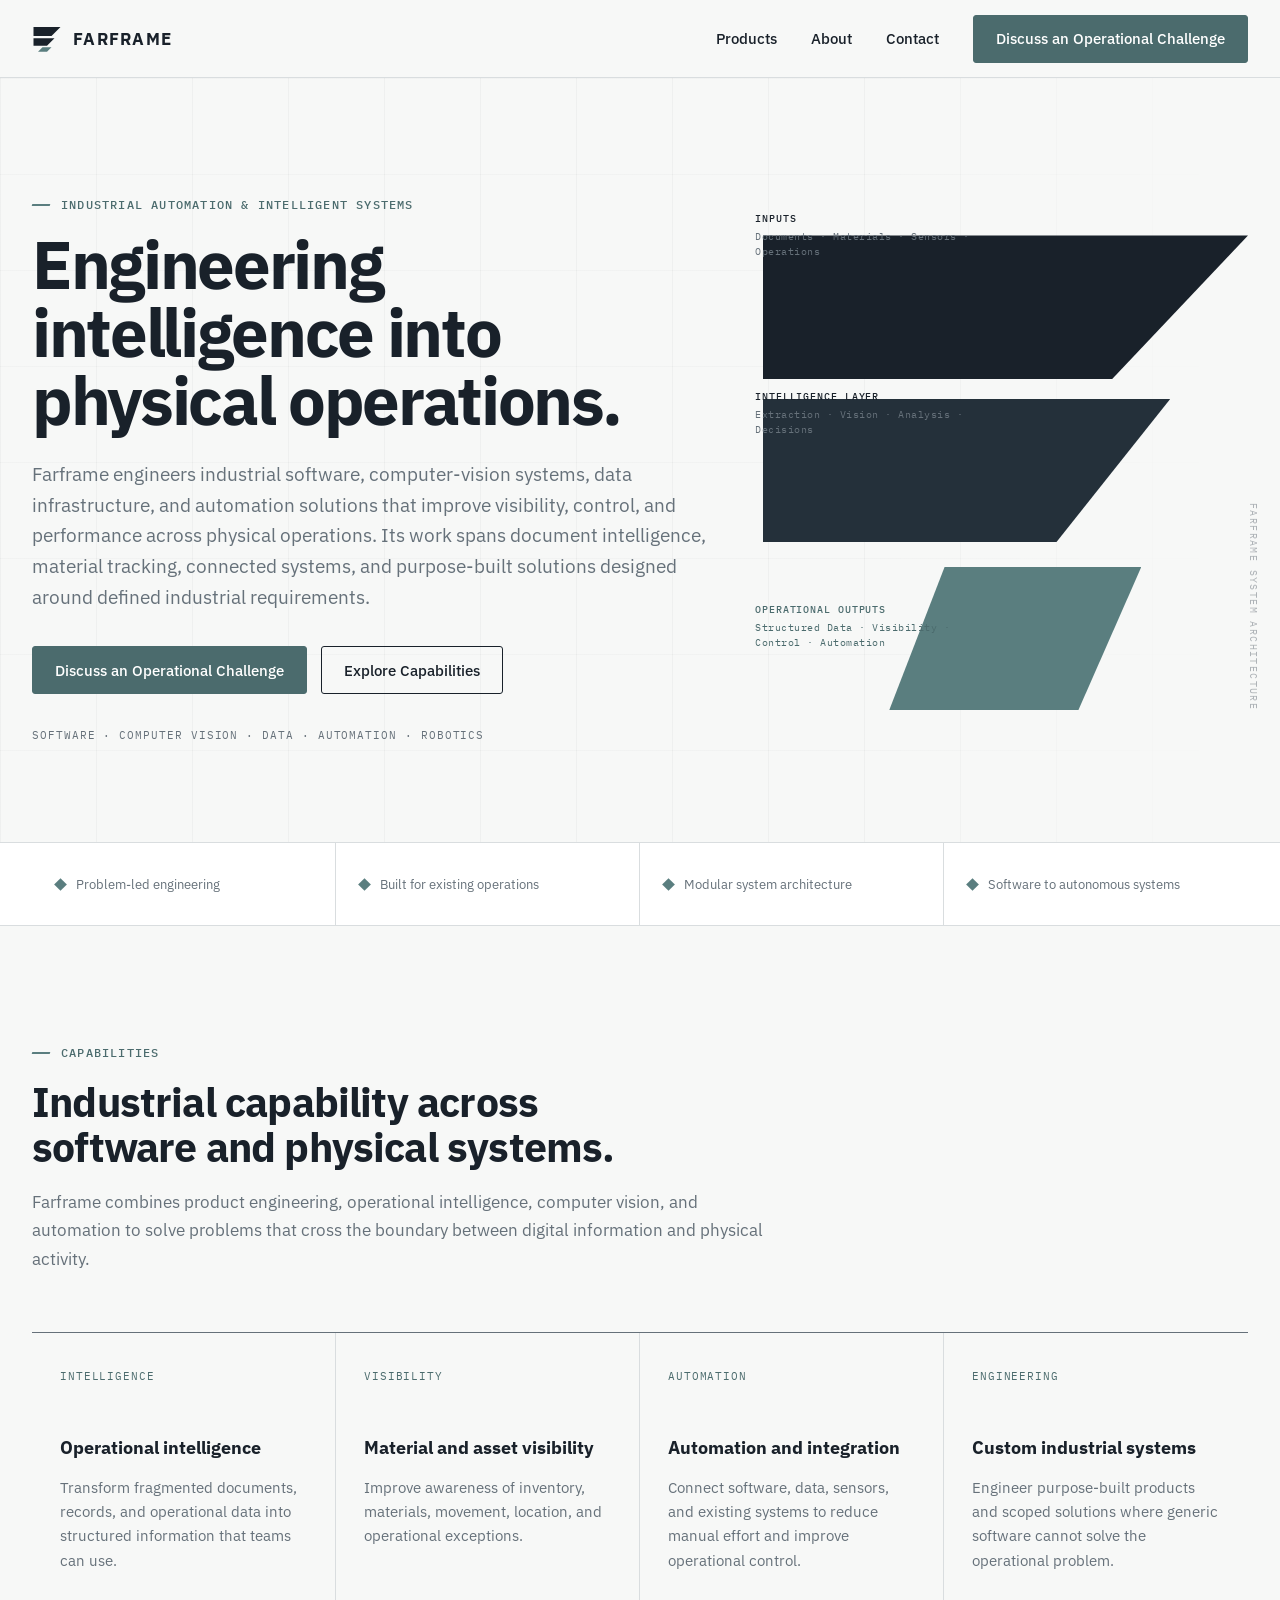
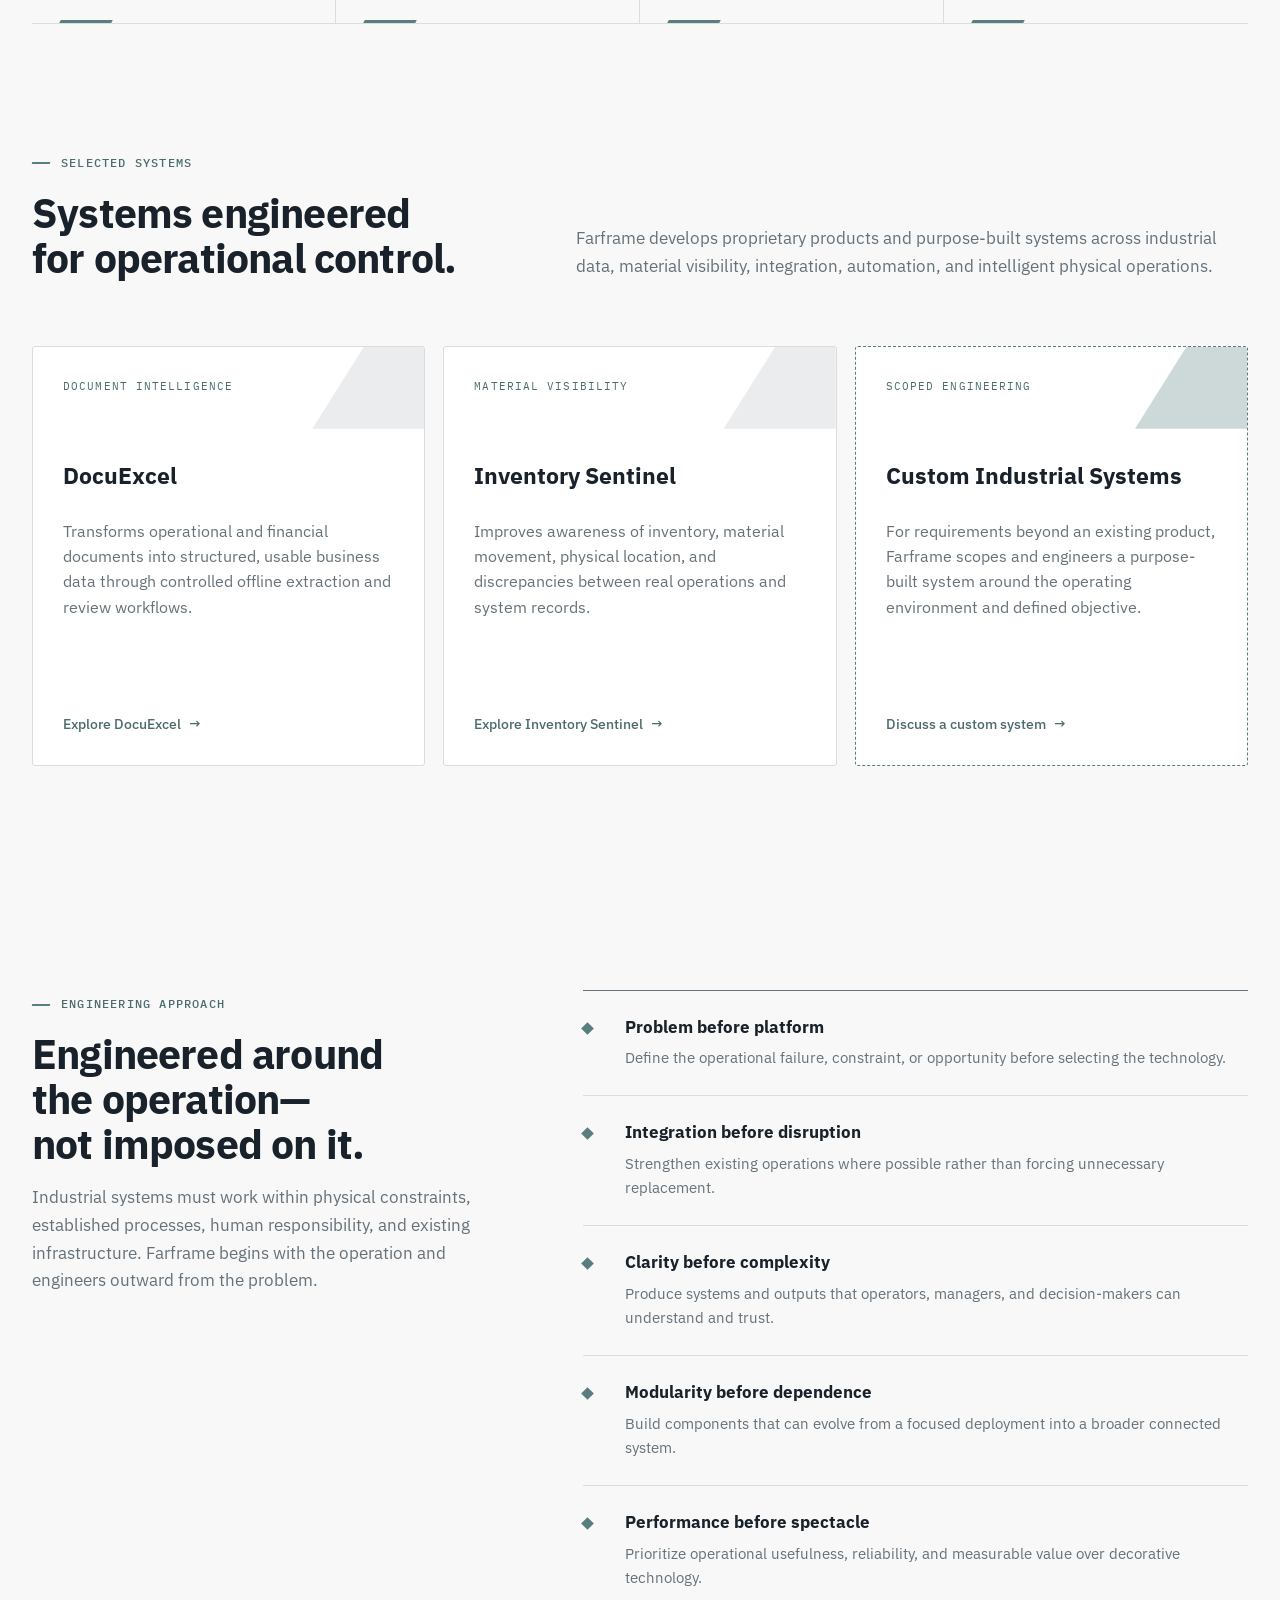
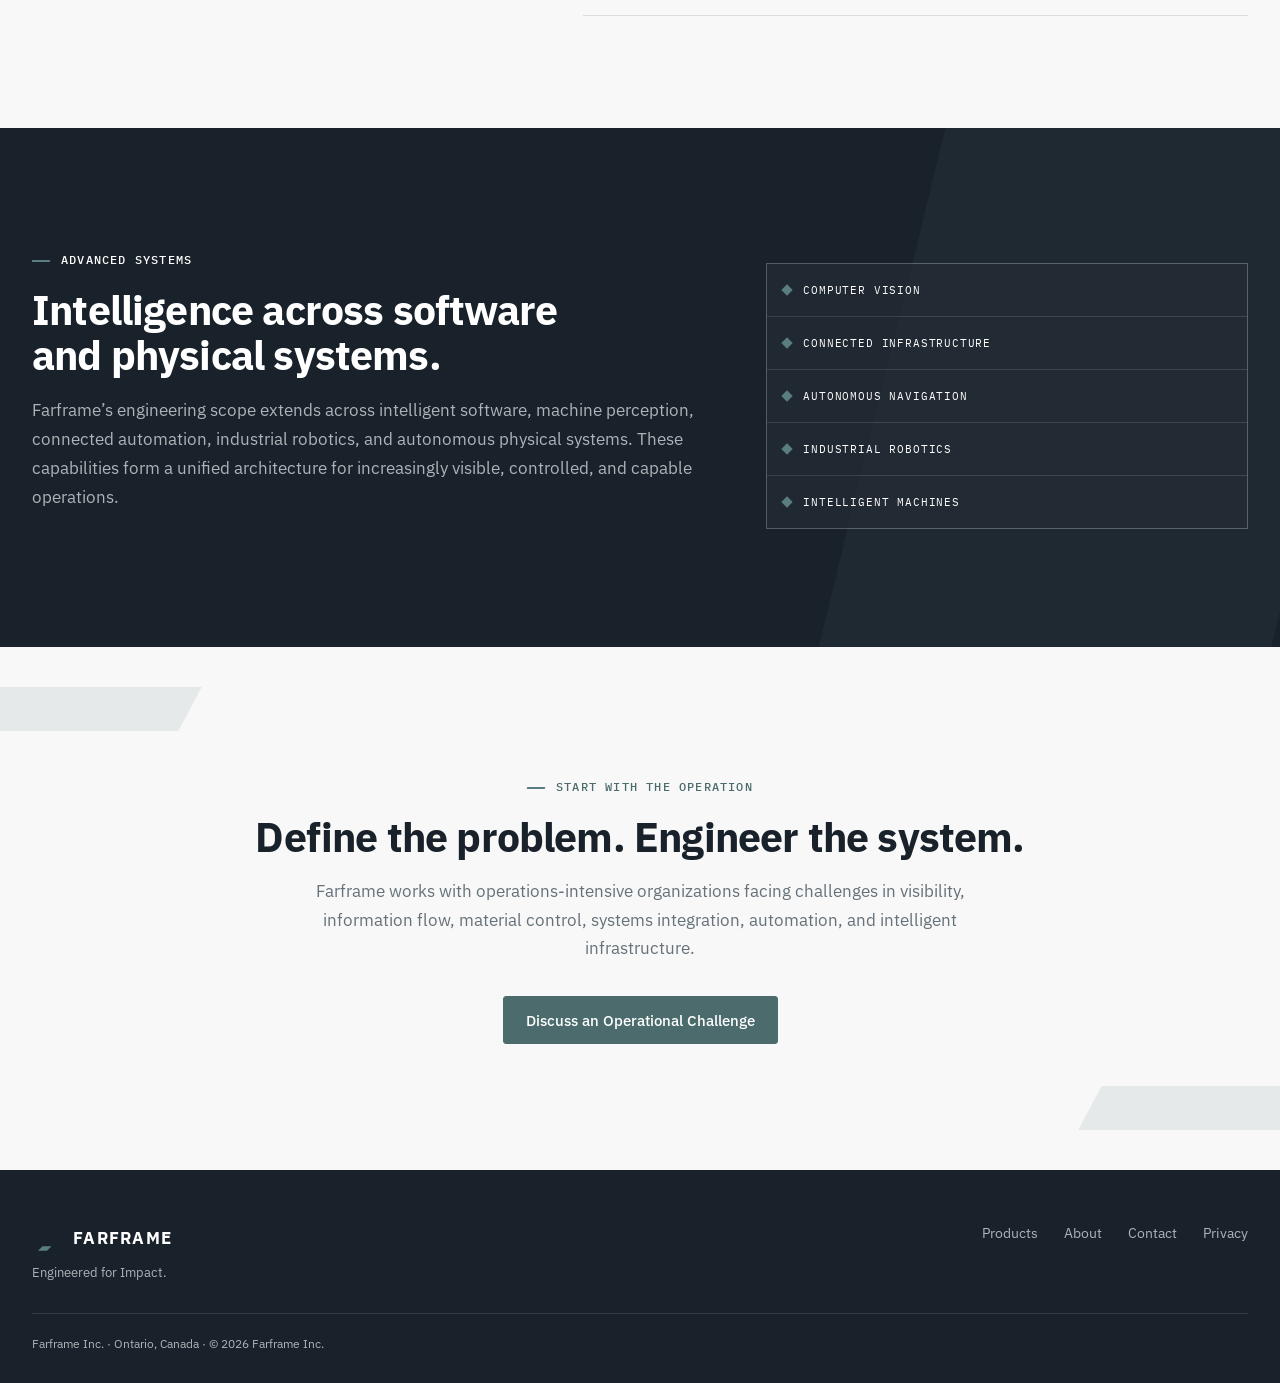
==== index.html @ b7cbfbea "Add files via upload" ====
<!DOCTYPE html>
<html lang="en">
<head>
  <meta charset="UTF-8">
  <meta name="viewport" content="width=device-width, initial-scale=1.0">
  <title>Farframe | Industrial Automation & Intelligent Systems</title>
  <meta name="description" content="Farframe engineers industrial software, computer-vision systems, data infrastructure, automation, and purpose-built intelligent systems for physical operations.">
  <meta name="theme-color" content="#19212A">
  <link rel="canonical" href="https://farframe.ca/">
  <link rel="icon" href="/assets/brand/farframe-favicon.svg" type="image/svg+xml">
  <link rel="preconnect" href="https://fonts.googleapis.com">
  <link rel="preconnect" href="https://fonts.gstatic.com" crossorigin>
  <link href="https://fonts.googleapis.com/css2?family=IBM+Plex+Sans:wght@400;500;600;700&family=IBM+Plex+Mono:wght@500&display=swap" rel="stylesheet">
  <link rel="stylesheet" href="/assets/css/styles.css">
</head>
<body>
<a class="skip-link" href="#main">Skip to main content</a>
<header class="site-header">
  <div class="wrap header-inner">
    <a class="brand" href="/" aria-label="Farframe home">
      <img class="brand-mark" src="/assets/brand/farframe-symbol.svg" width="30" height="28" alt="">
      <span class="brand-word">FARFRAME</span>
    </a>

    <nav class="desktop-nav" aria-label="Primary navigation">
      <a href="/products/">Products</a>
      <a href="/about/">About</a>
      <a href="/contact/">Contact</a>
      <a class="btn btn--primary" href="/contact/">Discuss an Operational Challenge</a>
    </nav>

    <button class="menu-toggle" type="button" aria-label="Open navigation"
      aria-controls="mobile-navigation" aria-expanded="false"><span></span></button>
  </div>
</header>

<nav class="mobile-nav" id="mobile-navigation" aria-label="Mobile navigation"
  data-open="false" aria-hidden="true">
  <a href="/products/">Products</a>
  <a href="/about/">About</a>
  <a href="/contact/">Contact</a>
  <a class="btn btn--primary" href="/contact/">Discuss an Operational Challenge</a>
</nav>
<main id="main">
  <section class="hero">
    <div class="wrap hero-inner">
      <div class="hero-copy">
        <div class="eyebrow mono">INDUSTRIAL AUTOMATION &amp; INTELLIGENT SYSTEMS</div>
        <h1>Engineering intelligence into physical operations.</h1>
        <p>Farframe engineers industrial software, computer-vision systems, data infrastructure, and automation solutions that improve visibility, control, and performance across physical operations. Its work spans document intelligence, material tracking, connected systems, and purpose-built solutions designed around defined industrial requirements.</p>
        <div class="cta-row">
          <a class="btn btn--primary" href="/contact/">Discuss an Operational Challenge</a>
          <a class="btn btn--secondary" href="#capabilities">Explore Capabilities</a>
        </div>
        <div class="capability-line mono">SOFTWARE · COMPUTER VISION · DATA · AUTOMATION · ROBOTICS</div>
      </div>

      <div class="hero-system" aria-hidden="true">
        <div class="system-frame">
          <div class="plane plane--one"></div>
          <div class="plane plane--two"></div>
          <div class="plane plane--three"></div>
          <div class="system-label system-label--input mono"><strong>INPUTS</strong>Documents · Materials · Sensors · Operations</div>
          <div class="system-label system-label--intelligence mono"><strong>INTELLIGENCE LAYER</strong>Extraction · Vision · Analysis · Decisions</div>
          <div class="system-label system-label--output mono"><strong>OPERATIONAL OUTPUTS</strong>Structured Data · Visibility · Control · Automation</div>
          <div class="system-index mono">FARFRAME SYSTEM ARCHITECTURE</div>
        </div>
      </div>
    </div>
  </section>

  <section class="authority-strip" aria-label="Farframe operating principles">
    <div class="wrap authority-grid">
      <div class="authority-item"><span class="authority-node"></span>Problem-led engineering</div>
      <div class="authority-item"><span class="authority-node"></span>Built for existing operations</div>
      <div class="authority-item"><span class="authority-node"></span>Modular system architecture</div>
      <div class="authority-item"><span class="authority-node"></span>Software to autonomous systems</div>
    </div>
  </section>

  <section class="block anchor-section" id="capabilities">
    <div class="wrap">
      <div class="section-head">
        <div class="eyebrow mono">CAPABILITIES</div>
        <h2>Industrial capability across software and physical systems.</h2>
        <p>Farframe combines product engineering, operational intelligence, computer vision, and automation to solve problems that cross the boundary between digital information and physical activity.</p>
      </div>

      <div class="cap-grid">
        <article class="cap-card">
          <span class="cap-number mono">INTELLIGENCE</span>
          <h3>Operational intelligence</h3>
          <p>Transform fragmented documents, records, and operational data into structured information that teams can use.</p>
        </article>
        <article class="cap-card">
          <span class="cap-number mono">VISIBILITY</span>
          <h3>Material and asset visibility</h3>
          <p>Improve awareness of inventory, materials, movement, location, and operational exceptions.</p>
        </article>
        <article class="cap-card">
          <span class="cap-number mono">AUTOMATION</span>
          <h3>Automation and integration</h3>
          <p>Connect software, data, sensors, and existing systems to reduce manual effort and improve operational control.</p>
        </article>
        <article class="cap-card">
          <span class="cap-number mono">ENGINEERING</span>
          <h3>Custom industrial systems</h3>
          <p>Engineer purpose-built products and scoped solutions where generic software cannot solve the operational problem.</p>
        </article>
      </div>
    </div>
  </section>

  <section class="block block--compact-top anchor-section" id="systems">
    <div class="wrap">
      <div class="systems-intro">
        <div>
          <div class="eyebrow mono">SELECTED SYSTEMS</div>
          <h2>Systems engineered for operational control.</h2>
        </div>
        <p>Farframe develops proprietary products and purpose-built systems across industrial data, material visibility, integration, automation, and intelligent physical operations.</p>
      </div>

      <div class="systems-grid">
        <article class="system-card">
          <div class="system-category mono">DOCUMENT INTELLIGENCE</div>
          <h3>DocuExcel</h3>
          <p>Transforms operational and financial documents into structured, usable business data through controlled offline extraction and review workflows.</p>
          <a class="system-link" href="/products/#docuexcel">Explore DocuExcel</a>
        </article>

        <article class="system-card">
          <div class="system-category mono">MATERIAL VISIBILITY</div>
          <h3>Inventory Sentinel</h3>
          <p>Improves awareness of inventory, material movement, physical location, and discrepancies between real operations and system records.</p>
          <a class="system-link" href="/products/#inventory-sentinel">Explore Inventory Sentinel</a>
        </article>

        <article class="system-card system-card--custom">
          <div class="system-category mono">SCOPED ENGINEERING</div>
          <h3>Custom Industrial Systems</h3>
          <p>For requirements beyond an existing product, Farframe scopes and engineers a purpose-built system around the operating environment and defined objective.</p>
          <a class="system-link" href="/contact/?objective=automation">Discuss a custom system</a>
        </article>
      </div>
    </div>
  </section>

  <section class="block anchor-section" id="approach">
    <div class="wrap approach-layout">
      <div class="approach-copy">
        <div class="eyebrow mono">ENGINEERING APPROACH</div>
        <h2>Engineered around the operation—not imposed on it.</h2>
        <p>Industrial systems must work within physical constraints, established processes, human responsibility, and existing infrastructure. Farframe begins with the operation and engineers outward from the problem.</p>
      </div>

      <div class="principles">
        <article class="principle">
          <span class="principle-mark" aria-hidden="true"></span>
          <div><h3>Problem before platform</h3><p>Define the operational failure, constraint, or opportunity before selecting the technology.</p></div>
        </article>
        <article class="principle">
          <span class="principle-mark" aria-hidden="true"></span>
          <div><h3>Integration before disruption</h3><p>Strengthen existing operations where possible rather than forcing unnecessary replacement.</p></div>
        </article>
        <article class="principle">
          <span class="principle-mark" aria-hidden="true"></span>
          <div><h3>Clarity before complexity</h3><p>Produce systems and outputs that operators, managers, and decision-makers can understand and trust.</p></div>
        </article>
        <article class="principle">
          <span class="principle-mark" aria-hidden="true"></span>
          <div><h3>Modularity before dependence</h3><p>Build components that can evolve from a focused deployment into a broader connected system.</p></div>
        </article>
        <article class="principle">
          <span class="principle-mark" aria-hidden="true"></span>
          <div><h3>Performance before spectacle</h3><p>Prioritize operational usefulness, reliability, and measurable value over decorative technology.</p></div>
        </article>
      </div>
    </div>
  </section>

  <section class="advanced">
    <div class="wrap advanced-inner">
      <div>
        <div class="eyebrow mono">ADVANCED SYSTEMS</div>
        <h2>Intelligence across software and physical systems.</h2>
        <p>Farframe’s engineering scope extends across intelligent software, machine perception, connected automation, industrial robotics, and autonomous physical systems. These capabilities form a unified architecture for increasingly visible, controlled, and capable operations.</p>
      </div>
      <div class="advanced-fields" aria-label="Advanced systems fields">
        <div class="advanced-field mono">COMPUTER VISION</div>
        <div class="advanced-field mono">CONNECTED INFRASTRUCTURE</div>
        <div class="advanced-field mono">AUTONOMOUS NAVIGATION</div>
        <div class="advanced-field mono">INDUSTRIAL ROBOTICS</div>
        <div class="advanced-field mono">INTELLIGENT MACHINES</div>
      </div>
    </div>
  </section>

  <section class="final-cta">
    <div class="wrap final-cta-inner">
      <div class="eyebrow mono">START WITH THE OPERATION</div>
      <h2>Define the problem. Engineer the system.</h2>
      <p>Farframe works with operations-intensive organizations facing challenges in visibility, information flow, material control, systems integration, automation, and intelligent infrastructure.</p>
      <a class="btn btn--primary" href="/contact/">Discuss an Operational Challenge</a>
    </div>
  </section>
</main>
<footer class="site-footer">
  <div class="wrap">
    <div class="footer-main">
      <div>
        <div class="footer-brand">
          <img class="brand-mark" src="/assets/brand/farframe-symbol.svg" width="30" height="28" alt="">
          <div class="brand-word">FARFRAME</div>
        </div>
        <div class="footer-tagline">Engineered for Impact.</div>
      </div>
      <nav class="footer-links" aria-label="Footer navigation">
        <a href="/products/">Products</a>
        <a href="/about/">About</a>
        <a href="/contact/">Contact</a>
        <a href="/privacy/">Privacy</a>
      </nav>
    </div>
    <div class="footer-legal">Farframe Inc. · Ontario, Canada · © 2026 Farframe Inc.</div>
  </div>
</footer>
<script src="/assets/js/site.js" defer></script>
</body>
</html>
---- assets/css/styles.css ----
:root {
  --ff-navy: #19212a;
  --ff-navy-2: #24303a;
  --ff-teal-structural: #5a7e7f;
  --ff-teal-interface: #4b6b6d;
  --ff-grey-steel: #66717a;
  --ff-grey-frame: #aeb3b7;
  --ff-grey-foundation: #d9dddf;
  --ff-off-white: #f7f8f7;
  --ff-white: #ffffff;
  --ff-error: #8b2d2d;

  --radius: 3px;
  --header-height: 78px;
  --wrap: 1240px;
  --shadow-small: 0 10px 30px rgba(25, 33, 42, 0.06);
}

*,
*::before,
*::after {
  box-sizing: border-box;
}

html {
  scroll-behavior: smooth;
  scroll-padding-top: calc(var(--header-height) + 20px);
}

body {
  margin: 0;
  background: var(--ff-off-white);
  color: var(--ff-navy);
  font-family: "IBM Plex Sans", Arial, sans-serif;
  -webkit-font-smoothing: antialiased;
  text-rendering: optimizeLegibility;
}

body.menu-open {
  overflow: hidden;
}

img,
svg {
  display: block;
  max-width: 100%;
}

a {
  color: inherit;
}

button,
input,
select,
textarea {
  font: inherit;
}

button {
  color: inherit;
}

.wrap {
  width: min(var(--wrap), calc(100% - 64px));
  margin-inline: auto;
}

.narrow {
  max-width: 760px;
}

.mono {
  font-family: "IBM Plex Mono", ui-monospace, SFMono-Regular, Menlo, monospace;
}

.anchor-section {
  scroll-margin-top: calc(var(--header-height) + 20px);
}

.skip-link {
  position: fixed;
  top: -100px;
  left: 16px;
  z-index: 500;
  padding: 12px 18px;
  border-radius: var(--radius);
  background: var(--ff-navy);
  color: var(--ff-white);
  text-decoration: none;
}

.skip-link:focus {
  top: 14px;
}

a:focus-visible,
button:focus-visible,
input:focus-visible,
select:focus-visible,
textarea:focus-visible {
  outline: 3px solid var(--ff-navy);
  outline-offset: 3px;
}

.sr-only {
  position: absolute;
  width: 1px;
  height: 1px;
  padding: 0;
  margin: -1px;
  overflow: hidden;
  white-space: nowrap;
  border: 0;
  clip: rect(0, 0, 0, 0);
}

/* Header */
.site-header {
  position: sticky;
  top: 0;
  z-index: 100;
  height: var(--header-height);
  display: flex;
  align-items: center;
  border-bottom: 1px solid var(--ff-grey-foundation);
  background: rgba(247, 248, 247, 0.96);
  backdrop-filter: blur(10px);
}

.header-inner {
  display: flex;
  align-items: center;
  justify-content: space-between;
  gap: 28px;
}

.brand {
  display: inline-flex;
  align-items: center;
  gap: 11px;
  min-width: max-content;
  color: var(--ff-navy);
  text-decoration: none;
}

.brand-mark {
  width: 30px;
  height: 28px;
  flex: 0 0 auto;
}

.brand-word {
  font-size: 17px;
  font-weight: 700;
  letter-spacing: 0.075em;
}

.desktop-nav {
  display: flex;
  align-items: center;
  gap: 34px;
  margin-left: auto;
}

.desktop-nav > a:not(.btn) {
  position: relative;
  color: var(--ff-navy);
  font-size: 15px;
  font-weight: 500;
  text-decoration: none;
}

.desktop-nav > a:not(.btn)::after {
  content: "";
  position: absolute;
  right: 0;
  bottom: -8px;
  left: 0;
  height: 2px;
  background: var(--ff-teal-interface);
  transform: scaleX(0);
  transform-origin: left;
  transition: transform 180ms ease;
}

.desktop-nav > a:not(.btn):hover::after,
.desktop-nav > a[aria-current="page"]::after {
  transform: scaleX(1);
}

.menu-toggle {
  display: none;
  width: 46px;
  height: 46px;
  padding: 0;
  border: 1px solid var(--ff-grey-steel);
  border-radius: var(--radius);
  background: transparent;
  cursor: pointer;
}

.menu-toggle span,
.menu-toggle::before,
.menu-toggle::after {
  content: "";
  display: block;
  width: 20px;
  height: 2px;
  margin: 4px auto;
  background: currentColor;
  transition: transform 180ms ease, opacity 180ms ease;
}

.menu-toggle[aria-expanded="true"] span {
  opacity: 0;
}

.menu-toggle[aria-expanded="true"]::before {
  transform: translateY(6px) rotate(45deg);
}

.menu-toggle[aria-expanded="true"]::after {
  transform: translateY(-6px) rotate(-45deg);
}

.mobile-nav {
  position: fixed;
  inset: var(--header-height) 0 auto 0;
  z-index: 90;
  display: none;
  padding: 18px 20px 24px;
  border-bottom: 1px solid var(--ff-grey-foundation);
  background: var(--ff-off-white);
  box-shadow: var(--shadow-small);
}

.mobile-nav[data-open="true"] {
  display: block;
}

.mobile-nav a {
  display: flex;
  min-height: 50px;
  align-items: center;
  border-bottom: 1px solid var(--ff-grey-foundation);
  font-weight: 500;
  text-decoration: none;
}

.mobile-nav .btn {
  width: 100%;
  margin-top: 18px;
  border-bottom: 0;
}

/* Buttons */
.btn {
  display: inline-flex;
  min-height: 48px;
  align-items: center;
  justify-content: center;
  padding: 0 22px;
  border: 1px solid transparent;
  border-radius: var(--radius);
  font-size: 15px;
  font-weight: 500;
  text-align: center;
  text-decoration: none;
  cursor: pointer;
  transition:
    background-color 180ms ease,
    border-color 180ms ease,
    color 180ms ease,
    transform 180ms ease;
}

.btn--primary {
  border-color: var(--ff-teal-interface);
  background: var(--ff-teal-interface);
  color: var(--ff-white);
}

.btn--primary:hover {
  border-color: #3f5c5e;
  background: #3f5c5e;
}

.btn--primary:active {
  transform: translateY(1px);
}

.btn--primary:focus-visible {
  outline: none;
  box-shadow:
    0 0 0 2px var(--ff-white),
    0 0 0 5px var(--ff-navy);
}

.btn--secondary {
  border-color: var(--ff-navy);
  background: transparent;
  color: var(--ff-navy);
}

.btn--secondary:hover {
  background: var(--ff-navy);
  color: var(--ff-white);
}

.btn--light {
  border-color: var(--ff-white);
  color: var(--ff-white);
}

.btn--light:hover {
  background: var(--ff-white);
  color: var(--ff-navy);
}

/* Typography */
.eyebrow {
  display: inline-flex;
  align-items: center;
  gap: 11px;
  margin-bottom: 18px;
  color: var(--ff-teal-interface);
  font-size: 12px;
  font-weight: 500;
  line-height: 1.4;
  letter-spacing: 0.1em;
}

.eyebrow::before {
  content: "";
  width: 18px;
  height: 2px;
  background: var(--ff-teal-structural);
  transform: skewX(-16deg);
}

h1,
h2,
h3 {
  margin-top: 0;
  text-wrap: balance;
}

h1 {
  margin-bottom: 24px;
  font-size: clamp(2.65rem, 5.2vw, 4.7rem);
  font-weight: 700;
  line-height: 1.02;
  letter-spacing: -0.035em;
}

h2 {
  margin-bottom: 18px;
  font-size: clamp(2rem, 3.2vw, 2.8rem);
  line-height: 1.1;
  letter-spacing: -0.02em;
}

h3 {
  line-height: 1.25;
}

.lead {
  color: var(--ff-grey-steel);
  font-size: clamp(1.05rem, 1.5vw, 1.16rem);
  line-height: 1.68;
}

.page-hero {
  position: relative;
  overflow: hidden;
  padding: 106px 0 94px;
  border-bottom: 1px solid var(--ff-grey-foundation);
}

.page-hero::after {
  content: "";
  position: absolute;
  right: -80px;
  bottom: -70px;
  width: 430px;
  height: 160px;
  background: var(--ff-grey-foundation);
  opacity: 0.6;
  clip-path: polygon(18% 0, 100% 0, 76% 100%, 0 100%);
}

.page-hero .lead {
  max-width: 780px;
}

.page-actions {
  display: flex;
  flex-wrap: wrap;
  gap: 14px;
  margin-top: 34px;
}

/* Home hero */
.hero {
  position: relative;
  min-height: 720px;
  overflow: hidden;
  padding: 112px 0 96px;
}

.hero::before {
  content: "";
  position: absolute;
  inset: 0;
  background-image:
    linear-gradient(to right, rgba(25, 33, 42, 0.035) 1px, transparent 1px),
    linear-gradient(to bottom, rgba(25, 33, 42, 0.025) 1px, transparent 1px);
  background-size: 96px 96px;
  mask-image: linear-gradient(to right, black 0%, black 68%, transparent 96%);
  pointer-events: none;
}

.hero-inner {
  position: relative;
  z-index: 3;
  display: grid;
  grid-template-columns: minmax(0, 7fr) minmax(360px, 5fr);
  gap: 52px;
  align-items: center;
}

.hero-copy p {
  max-width: 680px;
  margin: 0 0 34px;
  color: var(--ff-grey-steel);
  font-size: clamp(1.05rem, 1.5vw, 1.16rem);
  line-height: 1.65;
}

.cta-row {
  display: flex;
  flex-wrap: wrap;
  gap: 14px;
  margin-bottom: 32px;
}

.capability-line {
  max-width: 760px;
  color: var(--ff-grey-steel);
  font-size: 11px;
  line-height: 1.8;
  letter-spacing: 0.085em;
}

.hero-system {
  position: relative;
  min-height: 500px;
  display: grid;
  place-items: center;
}

.system-frame {
  position: relative;
  width: min(100%, 490px);
  aspect-ratio: 0.98;
}

.plane {
  position: absolute;
  left: 0;
  height: 29%;
  clip-path: polygon(0 0, 100% 0, 72% 100%, 0 100%);
}

.plane--one {
  top: 3%;
  width: 100%;
  background: var(--ff-navy);
}

.plane--two {
  top: 36%;
  width: 84%;
  background: var(--ff-navy-2);
}

.plane--three {
  top: 70%;
  left: 26%;
  width: 52%;
  background: var(--ff-teal-structural);
  clip-path: polygon(22% 0, 100% 0, 75% 100%, 0 100%);
}

.system-label {
  position: absolute;
  left: -8px;
  width: 230px;
  color: var(--ff-grey-steel);
  font-size: 10px;
  line-height: 1.5;
  letter-spacing: 0.05em;
}

.system-label strong {
  display: block;
  margin-bottom: 3px;
  color: var(--ff-navy);
  font-weight: 500;
  letter-spacing: 0.09em;
}

.system-label--input {
  top: -2%;
}

.system-label--intelligence {
  top: 34%;
}

.system-label--output {
  top: 77%;
  color: var(--ff-teal-interface);
}

.system-label--output strong {
  color: var(--ff-teal-interface);
}

.system-index {
  position: absolute;
  right: -12px;
  bottom: 1%;
  color: var(--ff-grey-frame);
  font-size: 10px;
  letter-spacing: 0.14em;
  writing-mode: vertical-rl;
}

/* Authority strip */
.authority-strip {
  position: relative;
  z-index: 5;
  border-block: 1px solid var(--ff-grey-foundation);
  background: var(--ff-white);
}

.authority-grid {
  display: grid;
  grid-template-columns: repeat(4, 1fr);
}

.authority-item {
  display: flex;
  min-height: 82px;
  align-items: center;
  padding: 18px 24px;
  border-right: 1px solid var(--ff-grey-foundation);
  color: var(--ff-grey-steel);
  font-size: 13px;
}

.authority-item:last-child {
  border-right: 0;
}

.authority-node,
.principle-mark {
  width: 9px;
  height: 9px;
  flex: 0 0 auto;
  background: var(--ff-teal-structural);
  transform: rotate(45deg);
}

.authority-node {
  margin-right: 11px;
}

/* Shared sections */
.block {
  padding: 112px 0;
}

.block--white {
  background: var(--ff-white);
}

.block--compact-top {
  padding-top: 12px;
}

.section-head {
  max-width: 790px;
  margin-bottom: 58px;
}

.section-head p,
.body-copy {
  color: var(--ff-grey-steel);
  font-size: 1.075rem;
  line-height: 1.68;
}

.section-head p {
  max-width: 740px;
}

.cap-grid {
  display: grid;
  grid-template-columns: repeat(4, minmax(0, 1fr));
  border-top: 1px solid var(--ff-grey-steel);
  border-bottom: 1px solid var(--ff-grey-foundation);
}

.cap-card {
  position: relative;
  min-height: 290px;
  padding: 36px 28px 32px;
  border-right: 1px solid var(--ff-grey-foundation);
}

.cap-card:last-child {
  border-right: 0;
}

.cap-number {
  display: block;
  margin-bottom: 54px;
  color: var(--ff-teal-interface);
  font-size: 11px;
  letter-spacing: 0.08em;
}

.cap-card h3 {
  margin-bottom: 14px;
  font-size: 1.12rem;
}

.cap-card p {
  color: var(--ff-grey-steel);
  font-size: 0.95rem;
  line-height: 1.6;
}

.cap-card::after {
  content: "";
  position: absolute;
  bottom: 0;
  left: 28px;
  width: 52px;
  height: 3px;
  background: var(--ff-teal-structural);
  transform: skewX(-28deg);
}

/* Systems cards */
.systems-intro {
  display: grid;
  grid-template-columns: 5fr 7fr;
  gap: 64px;
  align-items: end;
  margin-bottom: 48px;
}

.systems-intro p {
  color: var(--ff-grey-steel);
  font-size: 1.05rem;
  line-height: 1.65;
}

.systems-grid {
  display: grid;
  grid-template-columns: repeat(3, minmax(0, 1fr));
  gap: 18px;
}

.system-card {
  position: relative;
  display: flex;
  min-height: 420px;
  flex-direction: column;
  overflow: hidden;
  padding: 32px 30px;
  border: 1px solid var(--ff-grey-foundation);
  border-radius: var(--radius);
  background: var(--ff-white);
  transition: transform 180ms ease, border-color 180ms ease;
}

.system-card:hover {
  border-color: var(--ff-grey-steel);
  transform: translateY(-2px);
}

.system-card--custom {
  border-color: var(--ff-teal-structural);
  border-style: dashed;
}

.system-card::before {
  content: "";
  position: absolute;
  top: 0;
  right: 0;
  width: 112px;
  height: 82px;
  background: var(--ff-grey-foundation);
  opacity: 0.55;
  clip-path: polygon(46% 0, 100% 0, 100% 100%, 0 100%);
}

.system-card--custom::before {
  background: var(--ff-teal-structural);
  opacity: 0.3;
}

.system-category {
  position: relative;
  z-index: 1;
  margin-bottom: 68px;
  color: var(--ff-teal-interface);
  font-size: 11px;
  letter-spacing: 0.1em;
}

.system-card h3 {
  margin-bottom: 14px;
  font-size: 1.45rem;
}

.system-card p {
  flex-grow: 1;
  margin-bottom: 28px;
  color: var(--ff-grey-steel);
  font-size: 0.97rem;
  line-height: 1.62;
}

.system-link {
  display: inline-flex;
  width: fit-content;
  align-items: center;
  gap: 8px;
  color: var(--ff-teal-interface);
  font-size: 14px;
  font-weight: 500;
  text-decoration: none;
}

.system-link::after {
  content: "→";
  transition: transform 180ms ease;
}

.system-link:hover::after {
  transform: translateX(4px);
}

/* Approach */
.approach-layout {
  display: grid;
  grid-template-columns: 5fr 7fr;
  gap: 76px;
  align-items: start;
}

.approach-copy {
  position: sticky;
  top: calc(var(--header-height) + 40px);
}

.approach-copy p {
  color: var(--ff-grey-steel);
  font-size: 1.05rem;
  line-height: 1.65;
}

.principles {
  border-top: 1px solid var(--ff-grey-steel);
}

.principle {
  display: grid;
  grid-template-columns: 24px 1fr;
  gap: 18px;
  padding: 26px 0;
  border-bottom: 1px solid var(--ff-grey-foundation);
}

.principle-mark {
  margin-top: 7px;
}

.principle h3 {
  margin-bottom: 8px;
  font-size: 1.04rem;
}

.principle p {
  margin: 0;
  color: var(--ff-grey-steel);
  font-size: 0.95rem;
  line-height: 1.58;
}

/* Advanced */
.advanced {
  position: relative;
  overflow: hidden;
  padding: 118px 0;
  background: var(--ff-navy);
  color: var(--ff-white);
}

.advanced::after {
  content: "";
  position: absolute;
  top: -28%;
  right: -12%;
  width: 52%;
  height: 168%;
  background: var(--ff-teal-structural);
  opacity: 0.09;
  clip-path: polygon(32% 0, 100% 0, 68% 100%, 0 100%);
}

.advanced-inner {
  position: relative;
  z-index: 2;
  display: grid;
  grid-template-columns: 7fr 5fr;
  gap: 60px;
  align-items: end;
}

.advanced .eyebrow {
  color: var(--ff-white);
}

.advanced h2 {
  max-width: 760px;
}

.advanced p {
  max-width: 720px;
  color: var(--ff-grey-frame);
  font-size: 1.08rem;
  line-height: 1.68;
}

.advanced-fields {
  display: grid;
  gap: 1px;
  border: 1px solid rgba(255, 255, 255, 0.14);
  background: rgba(255, 255, 255, 0.14);
}

.advanced-field {
  display: flex;
  min-height: 52px;
  align-items: center;
  padding: 12px 16px;
  background: rgba(25, 33, 42, 0.75);
  color: var(--ff-white);
  font-size: 11px;
  letter-spacing: 0.075em;
}

.advanced-field::before {
  content: "";
  width: 8px;
  height: 8px;
  margin-right: 12px;
  background: var(--ff-teal-structural);
  transform: rotate(45deg);
}

/* Product detail pages */
.product-section {
  padding: 112px 0;
  border-bottom: 1px solid var(--ff-grey-foundation);
}

.product-layout {
  display: grid;
  grid-template-columns: 5fr 7fr;
  gap: 70px;
  align-items: start;
}

.product-side {
  position: sticky;
  top: calc(var(--header-height) + 40px);
}

.product-side .mono {
  color: var(--ff-teal-interface);
  font-size: 11px;
  letter-spacing: 0.1em;
}

.product-content h2 {
  margin-bottom: 24px;
}

.product-content h3 {
  margin: 34px 0 12px;
  font-size: 1.15rem;
}

.product-content p,
.product-content li {
  color: var(--ff-grey-steel);
  font-size: 1rem;
  line-height: 1.68;
}

.product-content ul {
  display: grid;
  gap: 10px;
  padding-left: 1.2rem;
}

.workflow {
  display: grid;
  gap: 1px;
  margin-top: 36px;
  border: 1px solid var(--ff-grey-foundation);
  background: var(--ff-grey-foundation);
}

.workflow-step {
  display: grid;
  grid-template-columns: 42px 1fr;
  gap: 18px;
  align-items: center;
  min-height: 72px;
  padding: 14px 18px;
  background: var(--ff-white);
}

.workflow-step span:first-child {
  color: var(--ff-teal-interface);
  font-size: 11px;
}

/* About */
.story-grid,
.fact-grid {
  display: grid;
  gap: 1px;
  border: 1px solid var(--ff-grey-foundation);
  background: var(--ff-grey-foundation);
}

.story-grid {
  grid-template-columns: repeat(5, 1fr);
}

.story-card,
.fact-card {
  background: var(--ff-white);
}

.story-card {
  min-height: 260px;
  padding: 28px 24px;
}

.story-card .mono {
  display: block;
  margin-bottom: 52px;
  color: var(--ff-teal-interface);
  font-size: 11px;
  letter-spacing: 0.08em;
}

.story-card h3 {
  margin-bottom: 10px;
  font-size: 1.05rem;
}

.story-card p {
  color: var(--ff-grey-steel);
  font-size: 0.92rem;
  line-height: 1.58;
}

.fact-grid {
  grid-template-columns: repeat(2, 1fr);
}

.fact-card {
  padding: 24px 26px;
}

.fact-card dt {
  margin-bottom: 5px;
  color: var(--ff-teal-interface);
  font-family: "IBM Plex Mono", ui-monospace, monospace;
  font-size: 11px;
  letter-spacing: 0.08em;
}

.fact-card dd {
  margin: 0;
  font-weight: 500;
}

/* Contact form */
.contact-layout {
  display: grid;
  grid-template-columns: 7fr 5fr;
  gap: 70px;
  align-items: start;
}

.contact-form {
  display: grid;
  gap: 22px;
}

.form-row {
  display: grid;
  grid-template-columns: 1fr 1fr;
  gap: 18px;
}

.form-field {
  display: grid;
  gap: 8px;
}

.form-field label {
  font-size: 14px;
  font-weight: 600;
}

.form-field input,
.form-field select,
.form-field textarea {
  width: 100%;
  border: 1px solid var(--ff-grey-steel);
  border-radius: var(--radius);
  background: var(--ff-white);
  color: var(--ff-navy);
}

.form-field input,
.form-field select {
  min-height: 50px;
  padding: 0 14px;
}

.form-field textarea {
  min-height: 180px;
  padding: 14px;
  resize: vertical;
}

.form-field input:hover,
.form-field select:hover,
.form-field textarea:hover {
  border-color: var(--ff-navy);
}

.form-field input:focus-visible,
.form-field select:focus-visible,
.form-field textarea:focus-visible {
  border-color: var(--ff-teal-interface);
}

.form-help,
.privacy-note {
  color: var(--ff-grey-steel);
  font-size: 13px;
  line-height: 1.55;
}

.form-actions {
  display: flex;
  align-items: center;
  gap: 18px;
  flex-wrap: wrap;
}

.contact-panel {
  padding: 32px;
  border: 1px solid var(--ff-grey-foundation);
  background: var(--ff-white);
}

.contact-panel h2 {
  font-size: 1.45rem;
}

.contact-panel ul {
  display: grid;
  gap: 14px;
  padding-left: 1.2rem;
  color: var(--ff-grey-steel);
  line-height: 1.58;
}

/* Privacy */
.legal-copy {
  max-width: 790px;
}

.legal-copy h2 {
  margin-top: 54px;
  font-size: 1.55rem;
}

.legal-copy h3 {
  margin-top: 30px;
  font-size: 1.08rem;
}

.legal-copy p,
.legal-copy li {
  color: var(--ff-grey-steel);
  font-size: 1rem;
  line-height: 1.7;
}

.legal-copy ul {
  display: grid;
  gap: 8px;
  padding-left: 1.2rem;
}

/* Final CTA */
.final-cta {
  position: relative;
  overflow: hidden;
  padding: 126px 0;
  text-align: center;
}

.final-cta::before,
.final-cta::after {
  content: "";
  position: absolute;
  width: 280px;
  height: 44px;
  background: var(--ff-grey-foundation);
  opacity: 0.55;
  transform: skewX(-28deg);
}

.final-cta::before {
  top: 40px;
  left: -90px;
}

.final-cta::after {
  right: -90px;
  bottom: 40px;
}

.final-cta-inner {
  position: relative;
  z-index: 2;
}

.final-cta p {
  max-width: 720px;
  margin: 0 auto 34px;
  color: var(--ff-grey-steel);
  font-size: 1.075rem;
  line-height: 1.65;
}

/* Footer */
.site-footer {
  padding: 54px 0 32px;
  background: var(--ff-navy);
  color: var(--ff-white);
}

.footer-main {
  display: flex;
  align-items: flex-start;
  justify-content: space-between;
  gap: 40px;
}

.footer-brand {
  display: inline-flex;
  align-items: center;
  gap: 11px;
}

.footer-brand .brand-word {
  color: var(--ff-white);
}

.footer-tagline {
  margin-top: 8px;
  color: var(--ff-grey-frame);
  font-size: 13px;
}

.footer-links {
  display: flex;
  flex-wrap: wrap;
  gap: 26px;
}

.footer-links a {
  color: var(--ff-grey-frame);
  font-size: 14px;
  text-decoration: none;
}

.footer-links a:hover {
  color: var(--ff-white);
}

.footer-legal {
  margin-top: 32px;
  padding-top: 22px;
  border-top: 1px solid rgba(255, 255, 255, 0.12);
  color: var(--ff-grey-frame);
  font-size: 12px;
}

/* 404 / Thanks */
.state-page {
  min-height: calc(100vh - var(--header-height));
  display: grid;
  place-items: center;
  padding: 80px 0;
}

.state-card {
  max-width: 760px;
  text-align: center;
}

.state-code {
  margin-bottom: 18px;
  color: var(--ff-teal-interface);
  font-size: 12px;
  letter-spacing: 0.1em;
}

/* Responsive */
@media (max-width: 1040px) {
  .hero-inner {
    grid-template-columns: 1fr 0.78fr;
    gap: 28px;
  }

  .system-label {
    display: none;
  }

  .cap-grid {
    grid-template-columns: repeat(2, 1fr);
  }

  .cap-card:nth-child(2) {
    border-right: 0;
  }

  .cap-card:nth-child(-n + 2) {
    border-bottom: 1px solid var(--ff-grey-foundation);
  }

  .systems-intro,
  .approach-layout,
  .advanced-inner,
  .product-layout,
  .contact-layout {
    grid-template-columns: 1fr;
    gap: 38px;
  }

  .approach-copy,
  .product-side {
    position: static;
  }

  .story-grid {
    grid-template-columns: repeat(2, 1fr);
  }

  .story-card:last-child {
    grid-column: 1 / -1;
  }
}

@media (max-width: 800px) {
  :root {
    --header-height: 68px;
  }

  .wrap {
    width: min(100% - 40px, var(--wrap));
  }

  .desktop-nav {
    display: none;
  }

  .menu-toggle {
    display: block;
  }

  .hero {
    min-height: auto;
    padding: 72px 0 64px;
  }

  .hero-inner {
    grid-template-columns: 1fr;
  }

  .hero-system {
    min-height: 320px;
    margin-top: 8px;
    overflow: hidden;
  }

  .system-frame {
    width: min(420px, 112%);
    transform: translateX(12%);
  }

  .system-index {
    display: none;
  }

  .authority-grid {
    grid-template-columns: repeat(2, 1fr);
  }

  .authority-item:nth-child(2) {
    border-right: 0;
  }

  .authority-item:nth-child(-n + 2) {
    border-bottom: 1px solid var(--ff-grey-foundation);
  }

  .block,
  .product-section {
    padding: 84px 0;
  }

  .systems-grid {
    grid-template-columns: 1fr;
  }

  .system-card {
    min-height: 340px;
  }

  .footer-main {
    flex-direction: column;
  }

  .page-hero {
    padding: 76px 0 68px;
  }
}

@media (max-width: 560px) {
  .wrap {
    width: min(100% - 32px, var(--wrap));
  }

  .brand-word {
    font-size: 15px;
  }

  h1 {
    font-size: clamp(2.42rem, 12vw, 3.25rem);
  }

  .eyebrow {
    max-width: 100%;
    font-size: 10px;
  }

  .cta-row,
  .page-actions,
  .form-actions {
    display: grid;
    grid-template-columns: 1fr;
  }

  .btn {
    width: 100%;
  }

  .capability-line {
    font-size: 9.5px;
  }

  .hero-system {
    min-height: 265px;
  }

  .system-frame {
    width: 320px;
    transform: translateX(18%);
  }

  .authority-grid,
  .cap-grid,
  .story-grid,
  .fact-grid,
  .form-row {
    grid-template-columns: 1fr;
  }

  .authority-item {
    min-height: 62px;
    padding: 14px 16px;
    border-right: 0;
    border-bottom: 1px solid var(--ff-grey-foundation);
  }

  .authority-item:last-child {
    border-bottom: 0;
  }

  .cap-card {
    min-height: 240px;
    border-right: 0;
    border-bottom: 1px solid var(--ff-grey-foundation);
  }

  .cap-card:last-child {
    border-bottom: 0;
  }

  .cap-number {
    margin-bottom: 38px;
  }

  .systems-intro {
    display: block;
  }

  .systems-intro h2 {
    margin-bottom: 18px;
  }

  .story-card:last-child {
    grid-column: auto;
  }

  .advanced {
    padding: 86px 0;
  }

  .final-cta {
    padding: 92px 0;
  }

  .contact-panel {
    padding: 24px 20px;
  }
}

@media (prefers-reduced-motion: reduce) {
  html {
    scroll-behavior: auto;
  }

  *,
  *::before,
  *::after {
    animation-duration: 0.01ms !important;
    animation-iteration-count: 1 !important;
    transition-duration: 0.01ms !important;
  }
}
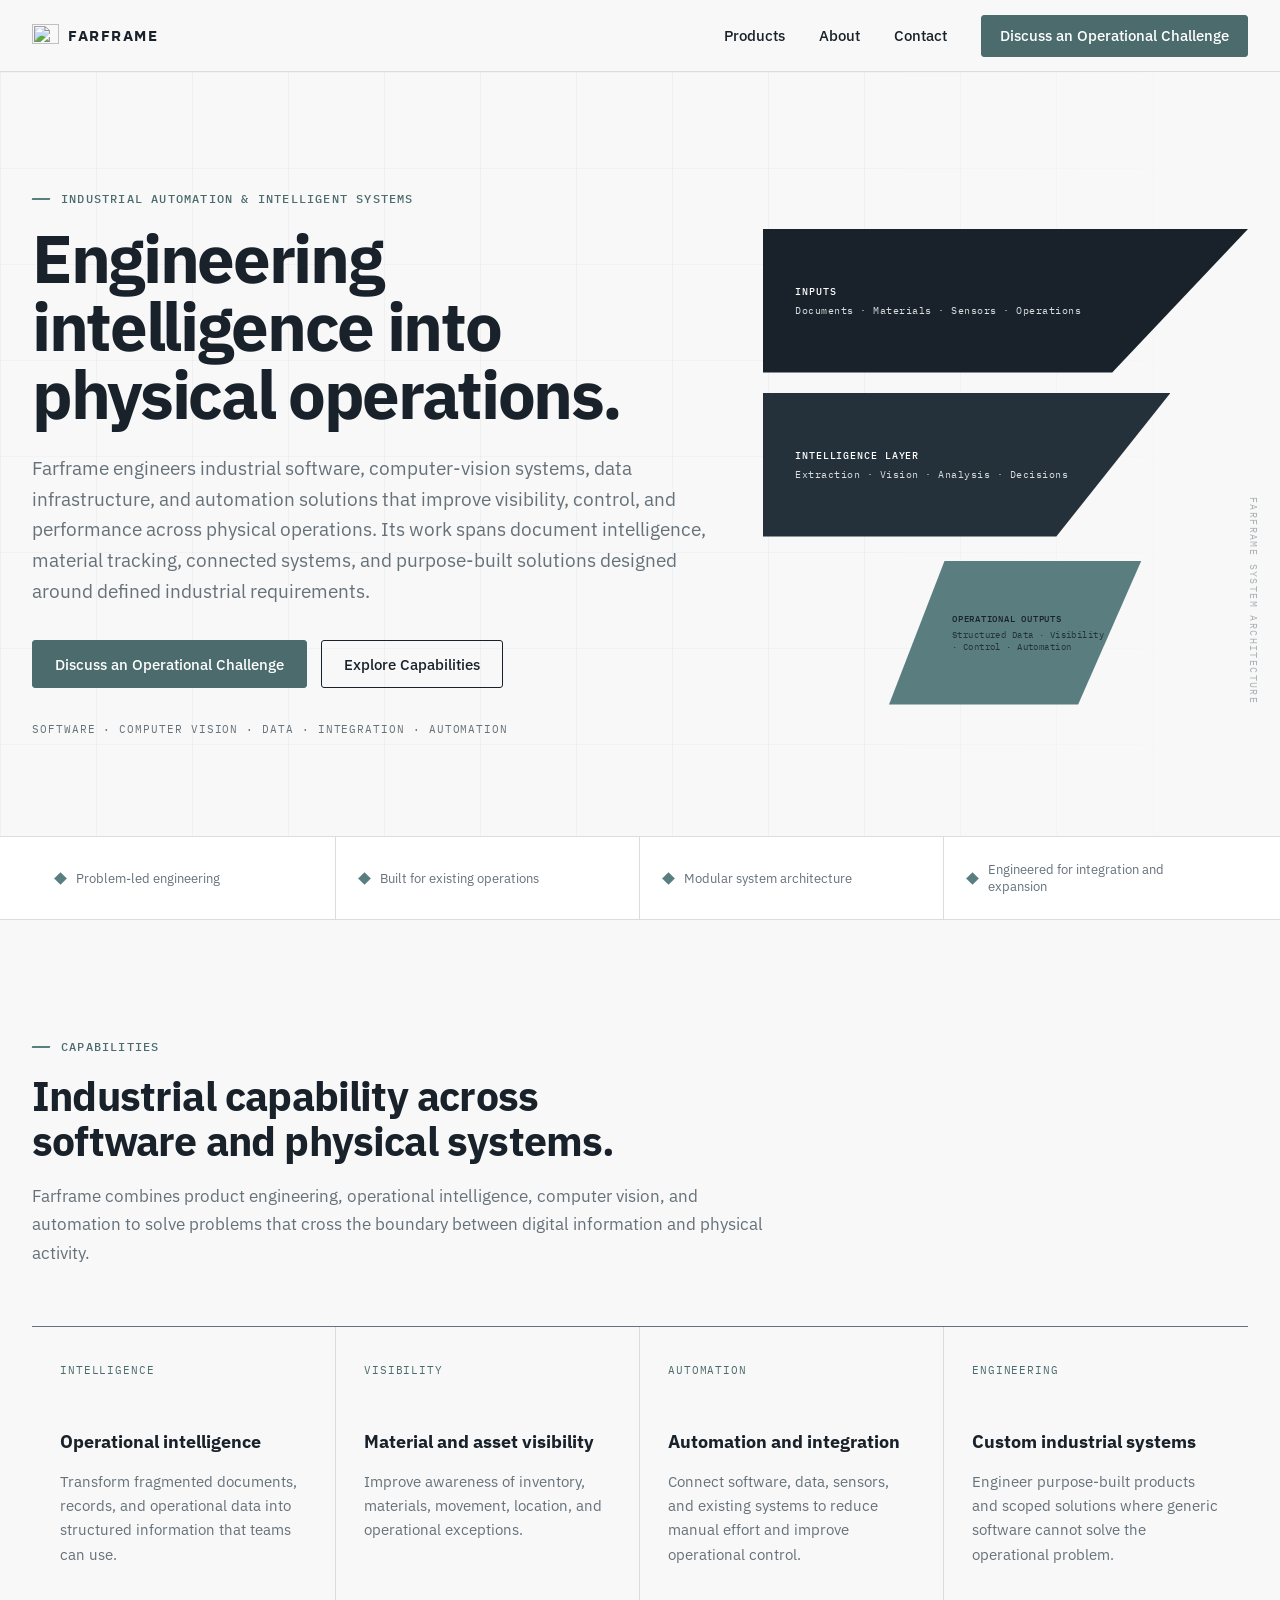
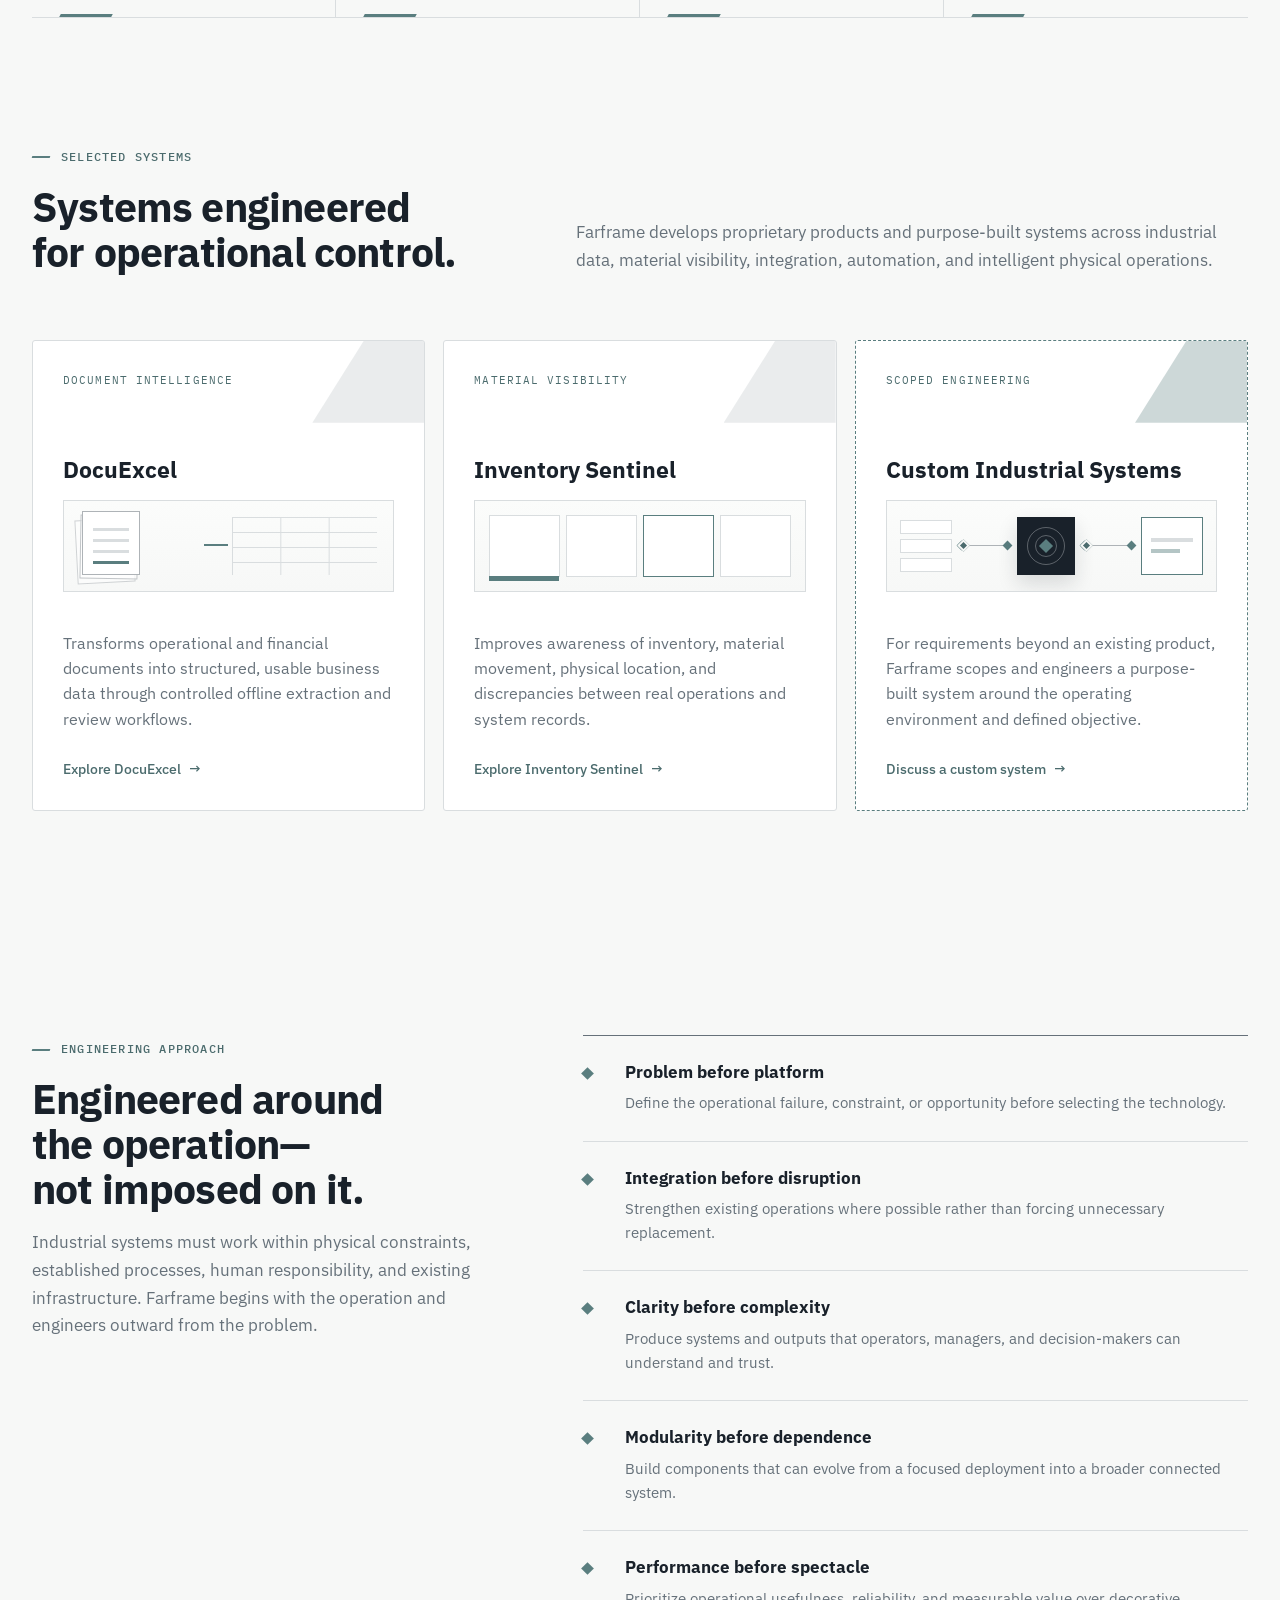
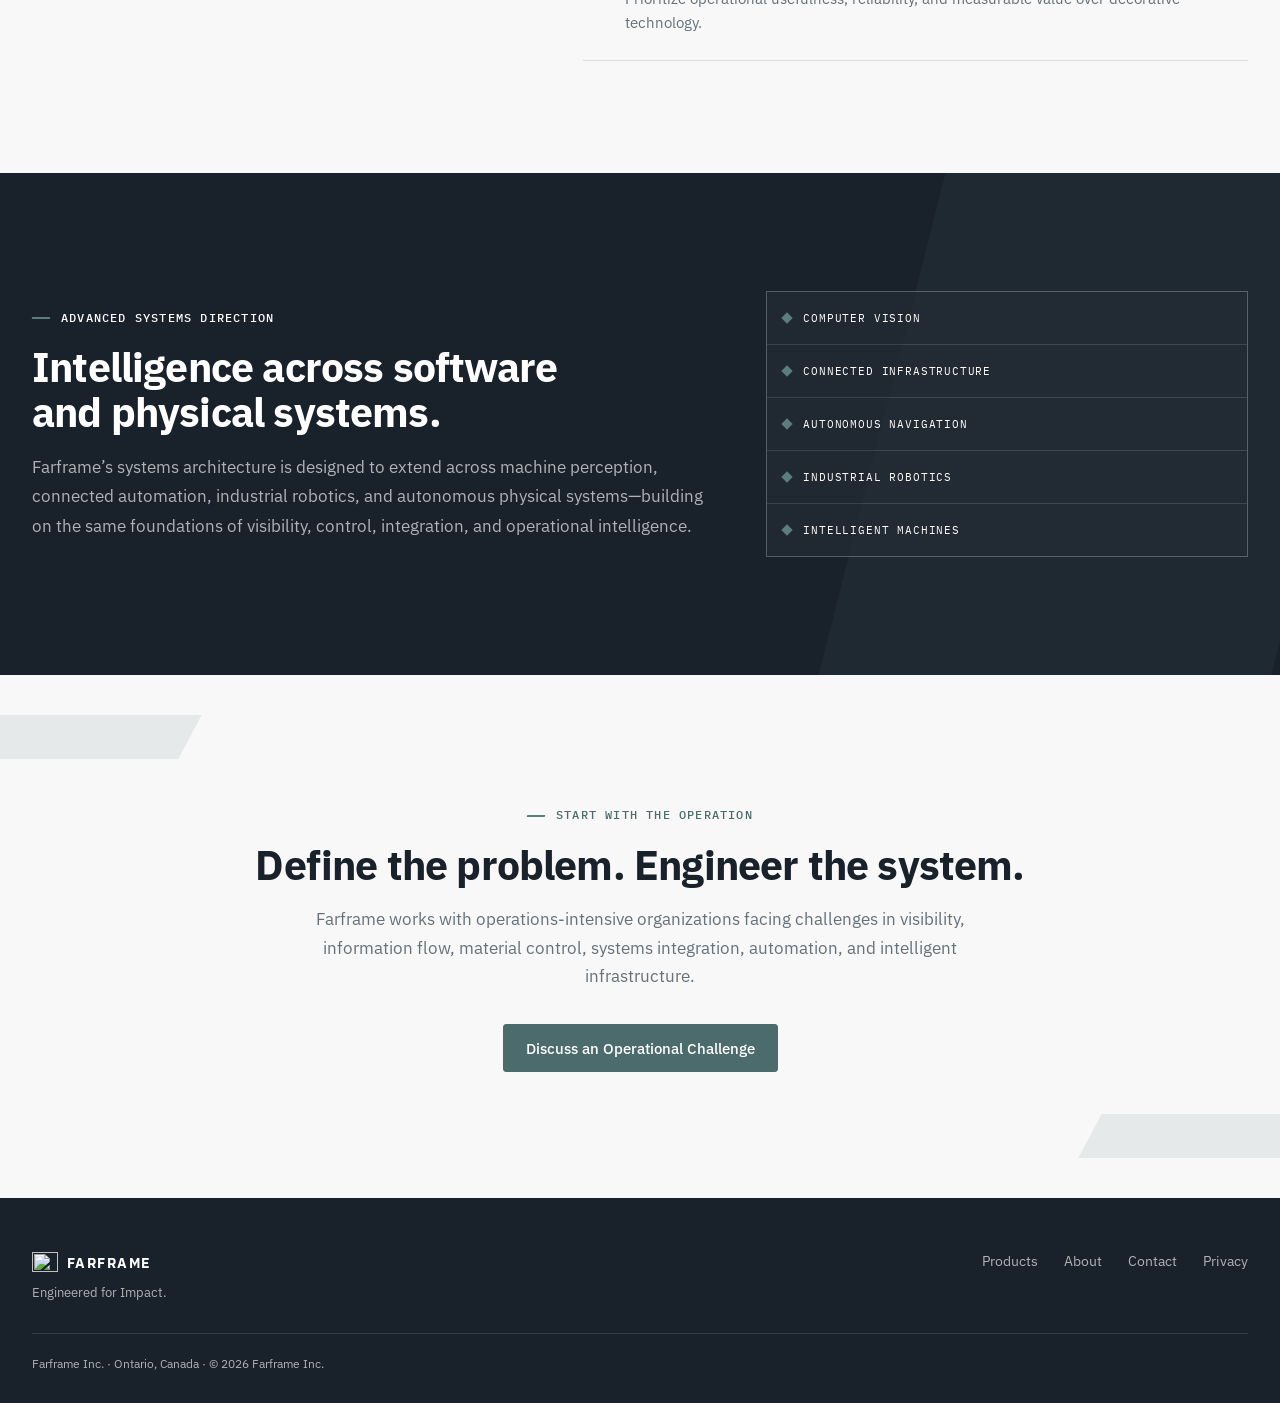
==== commit 41387418: "Add files via upload" ====
--- a/index.html
+++ b/index.html
@@ -3,11 +3,11 @@
 <head>
   <meta charset="UTF-8">
   <meta name="viewport" content="width=device-width, initial-scale=1.0">
-  <title>Farframe | Industrial Automation & Intelligent Systems</title>
+  <title>Farframe | Industrial Automation &amp; Intelligent Systems</title>
   <meta name="description" content="Farframe engineers industrial software, computer-vision systems, data infrastructure, automation, and purpose-built intelligent systems for physical operations.">
   <meta name="theme-color" content="#19212A">
   <link rel="canonical" href="https://farframe.ca/">
-  <link rel="icon" href="/assets/brand/farframe-favicon.svg" type="image/svg+xml">
+  <link rel="icon" href="/assets/brand/farframe-favicon-official.svg?v=20260729-1" type="image/svg+xml">
   <link rel="preconnect" href="https://fonts.googleapis.com">
   <link rel="preconnect" href="https://fonts.gstatic.com" crossorigin>
   <link href="https://fonts.googleapis.com/css2?family=IBM+Plex+Sans:wght@400;500;600;700&family=IBM+Plex+Mono:wght@500&display=swap" rel="stylesheet">
@@ -18,24 +18,19 @@
 <header class="site-header">
   <div class="wrap header-inner">
     <a class="brand" href="/" aria-label="Farframe home">
-      <img class="brand-mark" src="/assets/brand/farframe-symbol.svg" width="30" height="28" alt="">
-      <span class="brand-word">FARFRAME</span>
+      <img class="brand-symbol" src="/assets/brand/farframe-mark-2026.svg" width="28" height="24" alt="">
+      <span class="brand-name">FARFRAME</span>
     </a>
-
     <nav class="desktop-nav" aria-label="Primary navigation">
       <a href="/products/">Products</a>
       <a href="/about/">About</a>
       <a href="/contact/">Contact</a>
-      <a class="btn btn--primary" href="/contact/">Discuss an Operational Challenge</a>
+      <a class="btn btn--primary btn--header" href="/contact/">Discuss an Operational Challenge</a>
     </nav>
-
-    <button class="menu-toggle" type="button" aria-label="Open navigation"
-      aria-controls="mobile-navigation" aria-expanded="false"><span></span></button>
+    <button class="menu-toggle" type="button" aria-label="Open navigation" aria-controls="mobile-navigation" aria-expanded="false"><span></span></button>
   </div>
 </header>
-
-<nav class="mobile-nav" id="mobile-navigation" aria-label="Mobile navigation"
-  data-open="false" aria-hidden="true">
+<nav class="mobile-nav" id="mobile-navigation" aria-label="Mobile navigation" data-open="false" aria-hidden="true">
   <a href="/products/">Products</a>
   <a href="/about/">About</a>
   <a href="/contact/">Contact</a>
@@ -52,17 +47,20 @@
           <a class="btn btn--primary" href="/contact/">Discuss an Operational Challenge</a>
           <a class="btn btn--secondary" href="#capabilities">Explore Capabilities</a>
         </div>
-        <div class="capability-line mono">SOFTWARE · COMPUTER VISION · DATA · AUTOMATION · ROBOTICS</div>
+        <div class="capability-line mono">SOFTWARE · COMPUTER VISION · DATA · INTEGRATION · AUTOMATION</div>
       </div>
 
       <div class="hero-system" aria-hidden="true">
         <div class="system-frame">
-          <div class="plane plane--one"></div>
-          <div class="plane plane--two"></div>
-          <div class="plane plane--three"></div>
-          <div class="system-label system-label--input mono"><strong>INPUTS</strong>Documents · Materials · Sensors · Operations</div>
-          <div class="system-label system-label--intelligence mono"><strong>INTELLIGENCE LAYER</strong>Extraction · Vision · Analysis · Decisions</div>
-          <div class="system-label system-label--output mono"><strong>OPERATIONAL OUTPUTS</strong>Structured Data · Visibility · Control · Automation</div>
+          <div class="plane plane--one">
+            <div class="system-label system-label--input mono"><strong>INPUTS</strong><span>Documents · Materials · Sensors · Operations</span></div>
+          </div>
+          <div class="plane plane--two">
+            <div class="system-label system-label--intelligence mono"><strong>INTELLIGENCE LAYER</strong><span>Extraction · Vision · Analysis · Decisions</span></div>
+          </div>
+          <div class="plane plane--three">
+            <div class="system-label system-label--output mono"><strong>OPERATIONAL OUTPUTS</strong><span>Structured Data · Visibility · Control · Automation</span></div>
+          </div>
           <div class="system-index mono">FARFRAME SYSTEM ARCHITECTURE</div>
         </div>
       </div>
@@ -74,7 +72,7 @@
       <div class="authority-item"><span class="authority-node"></span>Problem-led engineering</div>
       <div class="authority-item"><span class="authority-node"></span>Built for existing operations</div>
       <div class="authority-item"><span class="authority-node"></span>Modular system architecture</div>
-      <div class="authority-item"><span class="authority-node"></span>Software to autonomous systems</div>
+      <div class="authority-item"><span class="authority-node"></span>Engineered for integration and expansion</div>
     </div>
   </section>
 
@@ -125,20 +123,31 @@
         <article class="system-card">
           <div class="system-category mono">DOCUMENT INTELLIGENCE</div>
           <h3>DocuExcel</h3>
+          <div class="system-mini system-mini--document" aria-hidden="true"><span></span><span></span><span></span><i></i></div>
           <p>Transforms operational and financial documents into structured, usable business data through controlled offline extraction and review workflows.</p>
-          <a class="system-link" href="/products/#docuexcel">Explore DocuExcel</a>
+          <a class="system-link" href="/products/docuexcel/">Explore DocuExcel</a>
         </article>
 
         <article class="system-card">
           <div class="system-category mono">MATERIAL VISIBILITY</div>
           <h3>Inventory Sentinel</h3>
+          <div class="system-mini system-mini--inventory" aria-hidden="true"><span></span><span></span><span></span><span></span><i></i></div>
           <p>Improves awareness of inventory, material movement, physical location, and discrepancies between real operations and system records.</p>
-          <a class="system-link" href="/products/#inventory-sentinel">Explore Inventory Sentinel</a>
+          <a class="system-link" href="/products/inventory-sentinel/">Explore Inventory Sentinel</a>
         </article>
 
         <article class="system-card system-card--custom">
           <div class="system-category mono">SCOPED ENGINEERING</div>
           <h3>Custom Industrial Systems</h3>
+          <div class="system-mini system-mini--custom" aria-hidden="true">
+            <div class="custom-mini-inputs">
+              <span></span><span></span><span></span>
+            </div>
+            <div class="custom-mini-route custom-mini-route--in"><i></i></div>
+            <div class="custom-mini-core"><b></b></div>
+            <div class="custom-mini-route custom-mini-route--out"><i></i></div>
+            <div class="custom-mini-output"><span></span><span></span></div>
+          </div>
           <p>For requirements beyond an existing product, Farframe scopes and engineers a purpose-built system around the operating environment and defined objective.</p>
           <a class="system-link" href="/contact/?objective=automation">Discuss a custom system</a>
         </article>
@@ -182,9 +191,9 @@
   <section class="advanced">
     <div class="wrap advanced-inner">
       <div>
-        <div class="eyebrow mono">ADVANCED SYSTEMS</div>
+        <div class="eyebrow mono">ADVANCED SYSTEMS DIRECTION</div>
         <h2>Intelligence across software and physical systems.</h2>
-        <p>Farframe’s engineering scope extends across intelligent software, machine perception, connected automation, industrial robotics, and autonomous physical systems. These capabilities form a unified architecture for increasingly visible, controlled, and capable operations.</p>
+        <p>Farframe’s systems architecture is designed to extend across machine perception, connected automation, industrial robotics, and autonomous physical systems—building on the same foundations of visibility, control, integration, and operational intelligence.</p>
       </div>
       <div class="advanced-fields" aria-label="Advanced systems fields">
         <div class="advanced-field mono">COMPUTER VISION</div>
@@ -208,11 +217,11 @@
 <footer class="site-footer">
   <div class="wrap">
     <div class="footer-main">
-      <div>
-        <div class="footer-brand">
-          <img class="brand-mark" src="/assets/brand/farframe-symbol.svg" width="30" height="28" alt="">
-          <div class="brand-word">FARFRAME</div>
-        </div>
+      <div class="footer-identity">
+        <a class="footer-brand" href="/" aria-label="Farframe home">
+          <img class="footer-symbol" src="/assets/brand/farframe-mark-reversed-2026.svg" width="27" height="23" alt="">
+          <span class="footer-name">FARFRAME</span>
+        </a>
         <div class="footer-tagline">Engineered for Impact.</div>
       </div>
       <nav class="footer-links" aria-label="Footer navigation">
--- a/assets/css/styles.css
+++ b/assets/css/styles.css
@@ -1481,4 +1481,1137 @@
     animation-iteration-count: 1 !important;
     transition-duration: 0.01ms !important;
   }
-}+}
+
+/* ==========================================================================
+   Farframe web refinement — restrained brand use and product system motion
+   ========================================================================== */
+
+:root {
+  --header-height: 72px;
+  --motion-standard: 760ms cubic-bezier(.2,.75,.2,1);
+}
+
+/* Approved logo assets are cropped and deliberately small. */
+.brand,
+.footer-brand {
+  display: inline-flex;
+  align-items: center;
+  text-decoration: none;
+}
+
+.brand { gap: 10px; }
+.brand-symbol { width: 27px; height: auto; flex: 0 0 auto; }
+.brand-wordmark { width: 112px; height: auto; }
+.footer-brand { gap: 10px; }
+.footer-symbol { width: 26px; height: auto; }
+.footer-wordmark { width: 108px; height: auto; }
+
+.brand-mark,
+.brand-word { display: none; }
+
+.btn--header { min-height: 42px; padding-inline: 18px; }
+.site-header { background: rgba(247,248,247,.94); }
+
+.reveal {
+  opacity: 0;
+  transform: translateY(22px);
+  transition: opacity var(--motion-standard), transform var(--motion-standard);
+}
+.reveal.is-visible { opacity: 1; transform: none; }
+
+/* Home selected-system cards: product-specific micro diagrams, not repeated logos. */
+.system-card { min-height: 440px; }
+.system-card h3 { position: relative; z-index: 2; }
+.system-mini {
+  position: relative;
+  z-index: 2;
+  height: 92px;
+  margin: 2px 0 24px;
+  overflow: hidden;
+  border: 1px solid var(--ff-grey-foundation);
+  background: linear-gradient(180deg, #fbfcfb, var(--ff-off-white));
+}
+.system-mini--document span {
+  position: absolute;
+  left: 18px;
+  width: 58px;
+  height: 64px;
+  border: 1px solid var(--ff-grey-frame);
+  background: var(--ff-white);
+}
+.system-mini--document span:nth-child(1) { top: 18px; transform: translateX(-6px) rotate(-3deg); opacity: .55; }
+.system-mini--document span:nth-child(2) { top: 14px; transform: translateX(-2px) rotate(1deg); opacity: .75; }
+.system-mini--document span:nth-child(3) { top: 10px; }
+.system-mini--document span:nth-child(3)::before,
+.system-mini--document span:nth-child(3)::after {
+  content: ""; position: absolute; left: 10px; right: 10px; height: 3px; background: var(--ff-grey-foundation);
+}
+.system-mini--document span:nth-child(3)::before { top: 16px; box-shadow: 0 11px 0 var(--ff-grey-foundation), 0 22px 0 var(--ff-grey-foundation); }
+.system-mini--document span:nth-child(3)::after { bottom: 10px; background: var(--ff-teal-structural); }
+.system-mini--document i {
+  position: absolute; right: 16px; top: 16px; width: 44%; height: 58px;
+  background-image: linear-gradient(var(--ff-grey-foundation) 1px, transparent 1px), linear-gradient(90deg,var(--ff-grey-foundation) 1px, transparent 1px);
+  background-size: 100% 15px, 33.33% 100%;
+}
+.system-mini--document i::after {
+  content: ""; position: absolute; left: -28px; top: 27px; width: 24px; height: 2px; background: var(--ff-teal-structural);
+  animation: mini-transfer 3.2s ease-in-out infinite;
+}
+.system-mini--inventory {
+  display: grid; grid-template-columns: repeat(4,1fr); gap: 6px; padding: 14px;
+}
+.system-mini--inventory span { border: 1px solid var(--ff-grey-foundation); background: var(--ff-white); }
+.system-mini--inventory span:nth-child(3) { border-color: var(--ff-teal-structural); }
+.system-mini--inventory i {
+  position: absolute; width: calc(25% - 13px); height: 5px; left: 14px; bottom: 10px; background: var(--ff-teal-structural);
+  animation: inventory-mini 4.2s ease-in-out infinite;
+}
+@keyframes mini-transfer { 0%,18% { transform: translateX(-18px); opacity: 0; } 40%,72% { transform: translateX(24px); opacity: 1; } 100% { transform: translateX(52px); opacity: 0; } }
+@keyframes inventory-mini { 0%,15% { transform: translateX(0); } 48%,64% { transform: translateX(215%); } 100% { transform: translateX(323%); } }
+
+/* Products overview */
+.page-hero--products { padding-block: 96px 84px; }
+.product-hero-grid { display: grid; grid-template-columns: 7fr 5fr; gap: 76px; align-items: end; }
+.product-index-panel { border-top: 1px solid var(--ff-grey-steel); }
+.product-index-panel > .mono { padding: 0 0 18px; color: var(--ff-teal-interface); font-size: 11px; letter-spacing: .1em; }
+.product-index-panel a {
+  display: grid; grid-template-columns: 36px 1fr auto; gap: 14px; align-items: center;
+  min-height: 72px; border-bottom: 1px solid var(--ff-grey-foundation); text-decoration: none;
+}
+.product-index-panel a > span { color: var(--ff-teal-interface); font-family: "IBM Plex Mono", monospace; font-size: 11px; }
+.product-index-panel a strong { font-size: 1rem; }
+.product-index-panel a small { color: var(--ff-grey-steel); }
+.product-index-panel a:hover strong { color: var(--ff-teal-interface); }
+
+.product-showcase { padding: 118px 0; border-bottom: 1px solid var(--ff-grey-foundation); }
+.product-showcase--white { background: var(--ff-white); }
+.product-showcase-grid { display: grid; grid-template-columns: minmax(300px,5fr) minmax(500px,7fr); gap: 72px; align-items: center; }
+.product-showcase-grid--reverse .product-showcase-copy { order: 2; }
+.product-showcase-copy p { color: var(--ff-grey-steel); font-size: 1.08rem; line-height: 1.7; }
+.signal-list { display: grid; gap: 12px; margin: 30px 0 34px; padding: 0; list-style: none; }
+.signal-list li { position: relative; padding-left: 22px; color: var(--ff-grey-steel); line-height: 1.55; }
+.signal-list li::before { content: ""; position: absolute; left: 1px; top: .62em; width: 8px; height: 8px; background: var(--ff-teal-structural); transform: rotate(45deg); }
+
+.custom-system-panel { display: grid; grid-template-columns: 5fr 7fr; gap: 72px; padding: 56px; border: 1px solid var(--ff-teal-structural); background: var(--ff-white); }
+.custom-system-panel p { margin-top: 0; color: var(--ff-grey-steel); font-size: 1.05rem; line-height: 1.68; }
+.custom-system-fields { display: flex; flex-wrap: wrap; gap: 8px; margin: 28px 0 34px; }
+.custom-system-fields span { padding: 9px 11px; border: 1px solid var(--ff-grey-foundation); color: var(--ff-grey-steel); font-size: 10px; letter-spacing: .06em; }
+
+/* Product animations */
+.product-visual {
+  position: relative; min-height: 440px; overflow: hidden; padding: 24px;
+  border: 1px solid var(--ff-grey-foundation); background: #f1f4f3;
+  box-shadow: 0 24px 70px rgba(25,33,42,.08);
+  isolation: isolate;
+}
+.product-visual::before {
+  content: ""; position: absolute; inset: 0; z-index: -2;
+  background-image: linear-gradient(rgba(25,33,42,.045) 1px,transparent 1px),linear-gradient(90deg,rgba(25,33,42,.045) 1px,transparent 1px);
+  background-size: 44px 44px;
+}
+.product-visual::after { content: ""; position: absolute; z-index: -1; right: -70px; bottom: -80px; width: 280px; height: 180px; background: rgba(90,126,127,.12); transform: skewX(-26deg); }
+.visual-topline,
+.visual-status { display: flex; align-items: center; justify-content: space-between; gap: 18px; color: var(--ff-grey-steel); font-size: 9px; letter-spacing: .085em; }
+.visual-topline { padding-bottom: 16px; border-bottom: 1px solid var(--ff-grey-foundation); }
+.visual-topline span:first-child { color: var(--ff-navy); }
+.visual-status { position: absolute; right: 24px; bottom: 20px; left: 24px; justify-content: flex-start; }
+.status-node { width: 7px; height: 7px; flex: 0 0 auto; background: var(--ff-teal-structural); transform: rotate(45deg); animation: status-pulse 2.6s ease-in-out infinite; }
+
+.doc-model { display: grid; grid-template-columns: 1fr 86px 1.25fr; align-items: center; min-height: 330px; padding: 24px 8px 40px; }
+.document-stack { position: relative; width: 150px; height: 190px; justify-self: center; }
+.document-page { position: absolute; inset: 0; border: 1px solid var(--ff-grey-frame); background: var(--ff-white); box-shadow: 0 12px 25px rgba(25,33,42,.06); }
+.document-page--back { transform: translate(-16px,12px) rotate(-3deg); opacity: .48; }
+.document-page--mid { transform: translate(-8px,6px) rotate(1deg); opacity: .72; }
+.document-page--front { padding: 24px 20px; animation: document-lift 7s ease-in-out infinite; }
+.document-page--front > i { display: block; width: 100%; height: 5px; margin-bottom: 14px; background: var(--ff-grey-foundation); }
+.document-page--front > i:nth-child(2) { width: 72%; }
+.document-page--front > i:nth-child(3) { width: 88%; }
+.document-page--front > i:nth-child(4) { width: 60%; }
+.field { position: absolute; left: 18px; height: 22px; border: 1px solid var(--ff-teal-structural); background: rgba(90,126,127,.08); opacity: 0; animation: field-detect 7s ease-in-out infinite; }
+.field--one { top: 44px; width: 108px; }
+.field--two { top: 96px; width: 82px; animation-delay: .55s; }
+.data-transfer { position: relative; height: 2px; background: var(--ff-grey-frame); }
+.data-transfer::before,
+.data-transfer::after { content: ""; position: absolute; top: -3px; width: 8px; height: 8px; background: var(--ff-teal-structural); transform: rotate(45deg); }
+.data-transfer::before { left: -2px; }
+.data-transfer::after { right: -2px; }
+.data-transfer span { position: absolute; top: -4px; left: 0; width: 10px; height: 10px; border: 2px solid var(--ff-white); background: var(--ff-teal-interface); transform: rotate(45deg); animation: transfer-data 3.5s ease-in-out infinite; }
+.sheet-output { position: relative; min-height: 216px; border: 1px solid var(--ff-grey-steel); background: var(--ff-white); box-shadow: 0 16px 35px rgba(25,33,42,.07); }
+.sheet-head,
+.sheet-row { display: grid; grid-template-columns: 1fr 1fr 1fr; }
+.sheet-head { height: 35px; background: var(--ff-navy); }
+.sheet-head i + i,
+.sheet-row i + i { border-left: 1px solid var(--ff-grey-foundation); }
+.sheet-row { height: 43px; border-top: 1px solid var(--ff-grey-foundation); opacity: .22; animation: row-populate 7s ease-in-out infinite; }
+.sheet-row--2 { animation-delay: .28s; }
+.sheet-row--3 { animation-delay: .56s; }
+.sheet-row--4 { animation-delay: .84s; }
+.sheet-row i { position: relative; }
+.sheet-row i::after { content: ""; position: absolute; left: 10px; right: 18px; top: 19px; height: 3px; background: var(--ff-grey-foundation); }
+.sheet-row i:nth-child(2)::after { right: 8px; background: rgba(90,126,127,.38); }
+
+.inventory-model { display: grid; grid-template-columns: minmax(260px,1.4fr) minmax(150px,.6fr); gap: 18px; min-height: 330px; padding: 26px 4px 42px; }
+.warehouse-grid { position: relative; display: grid; grid-template-columns: repeat(3,1fr); gap: 8px; min-height: 272px; padding: 12px; overflow: hidden; border: 1px solid var(--ff-grey-steel); background: rgba(255,255,255,.75); }
+.rack-cell { position: relative; border: 1px solid var(--ff-grey-foundation); background: rgba(255,255,255,.78); }
+.rack-cell b { position: absolute; left: 7px; bottom: 5px; color: var(--ff-grey-frame); font: 500 8px "IBM Plex Mono",monospace; }
+.rack-cell--5 { border-color: var(--ff-teal-structural); background: rgba(90,126,127,.08); }
+.scan-band { position: absolute; z-index: 2; top: -20%; left: 0; width: 100%; height: 42px; border-bottom: 2px solid var(--ff-teal-structural); background: linear-gradient(to bottom,transparent,rgba(90,126,127,.16)); animation: scan-area 5.4s ease-in-out infinite; }
+.tracked-item { position: absolute; z-index: 3; top: 37px; left: 38px; width: 33px; height: 27px; border: 2px solid var(--ff-navy); background: var(--ff-teal-structural); box-shadow: 0 7px 18px rgba(25,33,42,.22); animation: material-move 8s cubic-bezier(.55,.02,.35,1) infinite; }
+.tracked-item i { position: absolute; inset: 5px; border: 1px solid rgba(255,255,255,.7); }
+.exception-marker { position: absolute; z-index: 4; right: 19px; bottom: 19px; display: grid; place-items: center; width: 25px; height: 25px; border-radius: 50%; background: var(--ff-error); color: #fff; font: 600 13px "IBM Plex Mono",monospace; animation: exception-show 8s ease-in-out infinite; }
+.inventory-panel { padding: 19px 16px; border: 1px solid var(--ff-grey-foundation); background: var(--ff-navy); color: var(--ff-white); }
+.panel-label { margin-bottom: 23px; color: var(--ff-grey-frame); font-size: 9px; letter-spacing: .1em; }
+.panel-metric { padding: 13px 0; border-top: 1px solid rgba(255,255,255,.12); }
+.panel-metric span { display: block; margin-bottom: 4px; color: var(--ff-grey-frame); font: 500 8px "IBM Plex Mono",monospace; letter-spacing: .08em; }
+.panel-metric strong { font-size: 14px; font-weight: 500; }
+.panel-metric:last-of-type strong { color: #9db7b7; animation: status-text 8s ease-in-out infinite; }
+.panel-track { height: 3px; margin-top: 22px; background: rgba(255,255,255,.14); }
+.panel-track i { display: block; width: 32%; height: 100%; background: var(--ff-teal-structural); animation: panel-progress 8s ease-in-out infinite; }
+
+@keyframes status-pulse { 0%,100% { opacity:.45; } 50% { opacity:1; } }
+@keyframes document-lift { 0%,100% { transform: translateY(0); } 35%,55% { transform: translateY(-6px); } }
+@keyframes field-detect { 0%,18%,82%,100% { opacity:0; transform:scaleX(.7); transform-origin:left; } 28%,68% { opacity:1; transform:scaleX(1); } }
+@keyframes transfer-data { 0%,10% { left:0; opacity:0; } 25% { opacity:1; } 75% { opacity:1; } 90%,100% { left:calc(100% - 10px); opacity:0; } }
+@keyframes row-populate { 0%,25% { opacity:.18; transform:translateX(4px); } 42%,78% { opacity:1; transform:none; } 100% { opacity:.25; } }
+@keyframes scan-area { 0% { top:-18%; opacity:0; } 16% { opacity:1; } 72% { opacity:1; } 100% { top:104%; opacity:0; } }
+@keyframes material-move { 0%,12% { transform:translate(0,0); } 34%,46% { transform:translate(190px,0); } 64%,78% { transform:translate(190px,151px); } 100% { transform:translate(92px,151px); } }
+@keyframes exception-show { 0%,58%,100% { opacity:0; transform:scale(.65); } 66%,88% { opacity:1; transform:scale(1); } }
+@keyframes status-text { 0%,58%,100% { color:#9db7b7; } 66%,88% { color:#e5a7a7; } }
+@keyframes panel-progress { 0%,12% { width:18%; } 45% { width:58%; } 78%,100% { width:100%; } }
+
+/* Dedicated product pages */
+.product-detail-hero { padding: 96px 0 86px; overflow: hidden; }
+.product-detail-grid { display: grid; grid-template-columns: 5fr 7fr; gap: 66px; align-items: center; }
+.product-detail-copy h1 { font-size: clamp(2.8rem,5vw,4.6rem); }
+.product-detail-copy .lead { max-width: 630px; }
+.detail-signal-strip { border-block: 1px solid var(--ff-grey-foundation); background: var(--ff-white); }
+.detail-signal-grid { display: grid; grid-template-columns: repeat(4,1fr); }
+.detail-signal-grid span { min-height: 70px; display: grid; place-items: center; padding: 12px; border-right: 1px solid var(--ff-grey-foundation); color: var(--ff-grey-steel); font-size: 9px; letter-spacing: .08em; text-align: center; }
+.detail-signal-grid span:last-child { border-right: 0; }
+.detail-two-column { display: grid; grid-template-columns: 5fr 7fr; gap: 76px; align-items: start; }
+.sticky-copy { position: sticky; top: calc(var(--header-height) + 38px); }
+.sticky-copy p { color: var(--ff-grey-steel); font-size: 1.05rem; line-height: 1.68; }
+.detail-steps { border-top: 1px solid var(--ff-grey-steel); }
+.detail-steps article { display: grid; grid-template-columns: 48px 1fr; gap: 20px; padding: 28px 0; border-bottom: 1px solid var(--ff-grey-foundation); }
+.detail-steps article > span { color: var(--ff-teal-interface); font-size: 11px; }
+.detail-steps h3 { margin-bottom: 8px; }
+.detail-steps p { margin: 0; color: var(--ff-grey-steel); line-height: 1.62; }
+.detail-use-grid .section-head { margin-bottom: 48px; }
+.use-card-grid { display: grid; grid-template-columns: repeat(4,1fr); border: 1px solid var(--ff-grey-foundation); background: var(--ff-grey-foundation); gap: 1px; }
+.use-card-grid article { min-height: 270px; padding: 28px 24px; background: var(--ff-white); }
+.use-card-grid article > span { display:block; margin-bottom: 48px; color: var(--ff-teal-interface); font-size: 10px; letter-spacing:.08em; }
+.use-card-grid h3 { margin-bottom: 12px; font-size: 1.05rem; }
+.use-card-grid p { color: var(--ff-grey-steel); font-size: .93rem; line-height: 1.58; }
+.story-grid--four { grid-template-columns: repeat(4,1fr); }
+
+@media (max-width: 1120px) {
+  .product-showcase-grid,
+  .product-detail-grid { grid-template-columns: 1fr 1.15fr; gap: 42px; }
+  .product-visual { min-height: 410px; }
+  .doc-model { grid-template-columns: 1fr 58px 1.1fr; }
+  .document-stack { width: 124px; height: 166px; }
+  .inventory-model { grid-template-columns: 1fr 145px; }
+  @keyframes material-move { 0%,12% { transform:translate(0,0); } 34%,46% { transform:translate(145px,0); } 64%,78% { transform:translate(145px,151px); } 100% { transform:translate(72px,151px); } }
+}
+
+@media (max-width: 900px) {
+  .product-hero-grid,
+  .product-showcase-grid,
+  .product-detail-grid,
+  .detail-two-column,
+  .custom-system-panel { grid-template-columns: 1fr; }
+  .product-showcase-grid--reverse .product-showcase-copy { order: 0; }
+  .product-index-panel { margin-top: 12px; }
+  .product-visual { min-height: 430px; }
+  .custom-system-panel { gap: 22px; padding: 38px; }
+  .sticky-copy { position: static; }
+  .use-card-grid,
+  .story-grid--four { grid-template-columns: repeat(2,1fr); }
+}
+
+@media (max-width: 800px) {
+  :root { --header-height: 66px; }
+  .brand-symbol { width: 25px; height: auto; }
+  .brand-wordmark { width: 101px; }
+  .product-showcase,
+  .product-detail-hero { padding-block: 78px; }
+  .detail-signal-grid { grid-template-columns: repeat(2,1fr); }
+  .detail-signal-grid span:nth-child(2) { border-right:0; }
+  .detail-signal-grid span:nth-child(-n+2) { border-bottom:1px solid var(--ff-grey-foundation); }
+}
+
+@media (max-width: 620px) {
+  .brand { gap: 8px; }
+  .brand-symbol { width: 24px; height: auto; }
+  .brand-wordmark { width: 92px; }
+  .product-index-panel a { grid-template-columns: 30px 1fr; padding-block: 12px; }
+  .product-index-panel a small { grid-column: 2; }
+  .product-visual { min-height: 388px; padding: 17px; }
+  .visual-status { right:17px; bottom:15px; left:17px; font-size:8px; }
+  .visual-topline span:last-child { display:none; }
+  .doc-model { grid-template-columns: 1fr; min-height: 310px; padding-top: 18px; }
+  .document-stack { width: 104px; height: 132px; justify-self:start; margin-left:26px; }
+  .data-transfer { position:absolute; left:46%; top:176px; width:82px; transform:rotate(90deg); transform-origin:left; }
+  .sheet-output { width: 62%; min-height: 138px; justify-self:end; margin-top:-40px; }
+  .sheet-head { height:25px; }
+  .sheet-row { height:28px; }
+  .sheet-row i::after { top:12px; left:6px; right:8px; }
+  .inventory-model { grid-template-columns: 1fr; min-height: 305px; }
+  .warehouse-grid { min-height:225px; }
+  .inventory-panel { display:none; }
+  @keyframes material-move { 0%,12% { transform:translate(0,0); } 34%,46% { transform:translate(145px,0); } 64%,78% { transform:translate(145px,118px); } 100% { transform:translate(72px,118px); } }
+  .use-card-grid,
+  .story-grid--four { grid-template-columns:1fr; }
+  .use-card-grid article { min-height:220px; }
+  .custom-system-panel { padding: 28px 22px; }
+  .footer-wordmark { width: 98px; }
+}
+
+@media (prefers-reduced-motion: reduce) {
+  .reveal { opacity:1; transform:none; }
+  .product-visual *, .system-mini * { animation:none !important; }
+}
+
+[data-product-animation] * { animation-play-state: paused !important; }
+[data-product-animation].is-active * { animation-play-state: running !important; }
+
+
+/* ==========================================================================
+   July 2026 correction — approved mark, embedded architecture labels,
+   and custom-system composition motion
+   ========================================================================== */
+
+/* The hidden Illustrator wordmark is no longer used. The visible uploaded
+   Primary_Logo mark is the sole image asset in header and footer. */
+.brand,
+.footer-brand {
+  gap: 9px;
+}
+
+.brand-symbol {
+  width: 27px;
+  height: auto;
+}
+
+.brand-name,
+.footer-name {
+  display: inline-block;
+  font-family: "IBM Plex Sans", Arial, sans-serif;
+  font-weight: 700;
+  line-height: 1;
+  letter-spacing: 0.105em;
+}
+
+.brand-name {
+  color: var(--ff-navy);
+  font-size: 15px;
+}
+
+.footer-name {
+  color: var(--ff-white);
+  font-size: 14px;
+}
+
+.brand-wordmark,
+.footer-wordmark {
+  display: none !important;
+}
+
+/* Labels are children of the planes, so the copy scales with each structural
+   mass instead of floating independently over the diagram. */
+.plane {
+  isolation: isolate;
+  overflow: hidden;
+}
+
+.system-label {
+  position: absolute;
+  top: 50%;
+  right: 24%;
+  left: 32px;
+  z-index: 10;
+  width: auto;
+  color: var(--ff-grey-foundation);
+  font-size: 10px;
+  line-height: 1.5;
+  letter-spacing: 0.05em;
+  transform: translateY(-50%);
+}
+
+.system-label strong {
+  display: block;
+  margin-bottom: 4px;
+  color: var(--ff-white);
+  font-weight: 500;
+  letter-spacing: 0.09em;
+}
+
+.system-label span {
+  display: block;
+}
+
+.system-label--input,
+.system-label--intelligence,
+.system-label--output {
+  top: 50%;
+}
+
+.plane--two .system-label {
+  right: 20%;
+}
+
+.plane--three .system-label {
+  right: 12%;
+  left: 25%;
+  color: rgba(25, 33, 42, 0.82);
+  font-size: 8.5px;
+  line-height: 1.42;
+}
+
+.plane--three .system-label strong,
+.system-label--output strong {
+  color: var(--ff-navy);
+}
+
+/* Override the previous tablet rule that hid the now-correct labels. */
+@media (max-width: 1040px) {
+  .system-label {
+    display: block;
+    left: 24px;
+    font-size: 8.5px;
+  }
+
+  .plane--three .system-label {
+    left: 23%;
+    font-size: 7.5px;
+  }
+}
+
+@media (max-width: 800px) {
+  .system-frame {
+    width: min(420px, 100%);
+    transform: none;
+  }
+
+  .system-label {
+    left: 26px;
+    font-size: 9px;
+  }
+
+  .plane--three .system-label {
+    left: 24%;
+    font-size: 7.8px;
+  }
+}
+
+@media (max-width: 560px) {
+  .system-frame {
+    width: min(330px, 100%);
+    transform: none;
+  }
+
+  .system-label {
+    left: 20px;
+    font-size: 7.8px;
+    line-height: 1.35;
+  }
+
+  .system-label strong {
+    margin-bottom: 2px;
+    font-size: 7.5px;
+  }
+
+  .plane--three .system-label {
+    right: 9%;
+    left: 23%;
+    font-size: 6.6px;
+  }
+}
+
+/* Custom Systems: animated composition diagram, intentionally distinct from
+   the two product demonstrations. */
+.custom-system-panel {
+  grid-template-columns: minmax(280px, 5fr) minmax(480px, 7fr);
+  align-items: center;
+  gap: 64px;
+  padding: 56px;
+}
+
+.custom-system-copy p {
+  margin-top: 0;
+  color: var(--ff-grey-steel);
+  font-size: 1.05rem;
+  line-height: 1.68;
+}
+
+.custom-system-visual {
+  position: relative;
+  min-height: 390px;
+  overflow: hidden;
+  padding: 22px;
+  border: 1px solid var(--ff-grey-foundation);
+  background: #f1f4f3;
+  box-shadow: 0 22px 55px rgba(25, 33, 42, 0.08);
+  isolation: isolate;
+}
+
+.custom-system-visual::before {
+  content: "";
+  position: absolute;
+  inset: 0;
+  z-index: -2;
+  background-image:
+    linear-gradient(rgba(25, 33, 42, 0.045) 1px, transparent 1px),
+    linear-gradient(90deg, rgba(25, 33, 42, 0.045) 1px, transparent 1px);
+  background-size: 38px 38px;
+}
+
+.custom-system-visual::after {
+  content: "";
+  position: absolute;
+  right: -86px;
+  bottom: -94px;
+  z-index: -1;
+  width: 300px;
+  height: 190px;
+  background: rgba(90, 126, 127, 0.13);
+  transform: skewX(-26deg);
+}
+
+.custom-visual-top,
+.custom-visual-status {
+  display: flex;
+  align-items: center;
+  gap: 14px;
+  color: var(--ff-grey-steel);
+  font-size: 9px;
+  letter-spacing: 0.085em;
+}
+
+.custom-visual-top {
+  justify-content: space-between;
+  padding-bottom: 15px;
+  border-bottom: 1px solid var(--ff-grey-foundation);
+}
+
+.custom-visual-top span:first-child {
+  color: var(--ff-navy);
+}
+
+.custom-map {
+  position: relative;
+  display: grid;
+  grid-template-columns: minmax(112px, 1fr) 64px minmax(132px, 1.15fr) 64px minmax(112px, 1fr);
+  align-items: center;
+  min-height: 286px;
+  padding: 42px 4px 44px;
+}
+
+.custom-stage {
+  position: relative;
+  z-index: 4;
+  display: flex;
+  min-height: 126px;
+  flex-direction: column;
+  justify-content: flex-end;
+  padding: 20px 18px;
+  border: 1px solid var(--ff-grey-frame);
+  background: var(--ff-white);
+  box-shadow: 0 12px 28px rgba(25, 33, 42, 0.055);
+}
+
+.custom-stage--output {
+  border-color: var(--ff-teal-structural);
+}
+
+.custom-stage::before {
+  content: "";
+  position: absolute;
+  top: 0;
+  right: 0;
+  width: 52px;
+  height: 40px;
+  background: var(--ff-grey-foundation);
+  opacity: 0.65;
+  clip-path: polygon(45% 0, 100% 0, 100% 100%, 0 100%);
+}
+
+.custom-stage--output::before {
+  background: var(--ff-teal-structural);
+  opacity: 0.32;
+}
+
+.custom-stage-index {
+  position: absolute;
+  top: 15px;
+  left: 17px;
+  color: var(--ff-teal-interface);
+  font-size: 9px;
+  letter-spacing: 0.08em;
+}
+
+.custom-stage strong,
+.custom-core strong {
+  display: block;
+  color: var(--ff-navy);
+  font-size: 12px;
+  letter-spacing: 0.075em;
+}
+
+.custom-stage small,
+.custom-core small {
+  display: block;
+  margin-top: 7px;
+  color: var(--ff-grey-steel);
+  font-size: 9px;
+  line-height: 1.45;
+}
+
+.custom-core {
+  position: relative;
+  z-index: 5;
+  display: grid;
+  min-height: 166px;
+  place-content: center;
+  padding: 26px 20px;
+  border: 1px solid var(--ff-navy);
+  background: var(--ff-navy);
+  text-align: center;
+  box-shadow: 0 18px 38px rgba(25, 33, 42, 0.16);
+}
+
+.custom-core strong {
+  position: relative;
+  z-index: 4;
+  color: var(--ff-white);
+}
+
+.custom-core small {
+  position: relative;
+  z-index: 4;
+  color: var(--ff-grey-foundation);
+}
+
+.custom-core-node {
+  position: relative;
+  z-index: 4;
+  width: 11px;
+  height: 11px;
+  margin: 0 auto 14px;
+  background: var(--ff-teal-structural);
+  transform: rotate(45deg);
+  animation: custom-core-pulse 2.8s ease-in-out infinite;
+}
+
+.custom-core-ring {
+  position: absolute;
+  top: 50%;
+  left: 50%;
+  border: 1px solid rgba(217, 221, 223, 0.28);
+  border-radius: 50%;
+  transform: translate(-50%, -50%);
+  animation: custom-ring 4.6s ease-out infinite;
+}
+
+.custom-core-ring--one {
+  width: 72px;
+  height: 72px;
+}
+
+.custom-core-ring--two {
+  width: 110px;
+  height: 110px;
+  animation-delay: 1.4s;
+}
+
+.custom-connector {
+  position: relative;
+  z-index: 3;
+  height: 2px;
+  background: var(--ff-grey-frame);
+}
+
+.custom-connector::before,
+.custom-connector::after {
+  content: "";
+  position: absolute;
+  top: -3px;
+  width: 8px;
+  height: 8px;
+  background: var(--ff-teal-structural);
+  transform: rotate(45deg);
+}
+
+.custom-connector::before { left: -2px; }
+.custom-connector::after { right: -2px; }
+
+.custom-connector i {
+  position: absolute;
+  top: -4px;
+  left: 0;
+  width: 10px;
+  height: 10px;
+  border: 2px solid #f1f4f3;
+  background: var(--ff-teal-interface);
+  transform: rotate(45deg);
+  animation: custom-signal 3.4s ease-in-out infinite;
+}
+
+.custom-connector--out i {
+  animation-delay: 1.7s;
+}
+
+.custom-satellite {
+  position: absolute;
+  z-index: 6;
+  min-width: 50px;
+  padding: 6px 8px;
+  border: 1px solid var(--ff-grey-foundation);
+  background: rgba(255, 255, 255, 0.92);
+  color: var(--ff-grey-steel);
+  font-size: 8px;
+  letter-spacing: 0.08em;
+  text-align: center;
+  animation: custom-satellite 4.4s ease-in-out infinite;
+}
+
+.custom-satellite::after {
+  content: "";
+  position: absolute;
+  width: 1px;
+  height: 24px;
+  background: var(--ff-grey-frame);
+}
+
+.custom-satellite--erp { top: 16px; left: 5%; }
+.custom-satellite--erp::after { top: 100%; left: 50%; }
+.custom-satellite--sensor { bottom: 16px; left: 8%; animation-delay: .6s; }
+.custom-satellite--sensor::after { bottom: 100%; left: 50%; }
+.custom-satellite--vision { top: 16px; right: 8%; animation-delay: 1.2s; }
+.custom-satellite--vision::after { top: 100%; left: 50%; }
+.custom-satellite--edge { right: 5%; bottom: 16px; animation-delay: 1.8s; }
+.custom-satellite--edge::after { right: 50%; bottom: 100%; }
+
+.custom-visual-status {
+  position: absolute;
+  right: 22px;
+  bottom: 17px;
+  left: 22px;
+}
+
+@keyframes custom-signal {
+  0%, 12% { left: 0; opacity: 0; }
+  25% { opacity: 1; }
+  72% { opacity: 1; }
+  88%, 100% { left: calc(100% - 10px); opacity: 0; }
+}
+
+@keyframes custom-core-pulse {
+  0%, 100% { opacity: 0.65; transform: rotate(45deg) scale(0.82); }
+  50% { opacity: 1; transform: rotate(45deg) scale(1.08); }
+}
+
+@keyframes custom-ring {
+  0% { opacity: 0; transform: translate(-50%, -50%) scale(0.55); }
+  32% { opacity: 0.5; }
+  100% { opacity: 0; transform: translate(-50%, -50%) scale(1.35); }
+}
+
+@keyframes custom-satellite {
+  0%, 100% { border-color: var(--ff-grey-foundation); color: var(--ff-grey-steel); }
+  45%, 62% { border-color: var(--ff-teal-structural); color: var(--ff-navy); }
+}
+
+@media (max-width: 1080px) {
+  .custom-system-panel {
+    grid-template-columns: 1fr;
+  }
+
+  .custom-system-visual {
+    min-height: 380px;
+  }
+}
+
+@media (max-width: 680px) {
+  .brand-name { font-size: 13px; }
+  .footer-name { font-size: 13px; }
+
+  .custom-system-panel {
+    padding: 28px 22px;
+  }
+
+  .custom-system-visual {
+    min-height: 500px;
+    padding: 17px;
+  }
+
+  .custom-map {
+    grid-template-columns: 1fr;
+    grid-template-rows: 112px 48px 138px 48px 112px;
+    min-height: 424px;
+    padding: 20px 30px 38px;
+  }
+
+  .custom-stage {
+    min-height: 112px;
+  }
+
+  .custom-core {
+    min-height: 138px;
+  }
+
+  .custom-connector {
+    width: 2px;
+    height: 48px;
+    justify-self: center;
+  }
+
+  .custom-connector::before,
+  .custom-connector::after {
+    top: auto;
+    left: -3px;
+  }
+
+  .custom-connector::before { top: -2px; }
+  .custom-connector::after { right: auto; bottom: -2px; }
+
+  .custom-connector i {
+    top: 0;
+    left: -4px;
+    animation-name: custom-signal-vertical;
+  }
+
+  .custom-satellite {
+    display: none;
+  }
+
+  .custom-visual-top span:last-child {
+    display: none;
+  }
+
+  .custom-visual-status {
+    right: 17px;
+    bottom: 14px;
+    left: 17px;
+    font-size: 7.5px;
+  }
+}
+
+@keyframes custom-signal-vertical {
+  0%, 12% { top: 0; opacity: 0; }
+  25% { opacity: 1; }
+  72% { opacity: 1; }
+  88%, 100% { top: calc(100% - 10px); opacity: 0; }
+}
+
+@media (prefers-reduced-motion: reduce) {
+  .custom-system-visual * {
+    animation: none !important;
+  }
+}
+
+/* ========================================================================== 
+   Homepage motion layer — CSS-only and safe without JavaScript
+   ========================================================================== */
+
+/* Subtle motion in the architecture diagram. Labels remain fixed inside planes. */
+.hero-system .plane {
+  will-change: transform;
+  transform-origin: 18% 50%;
+}
+
+.hero-system .plane::after {
+  content: "";
+  position: absolute;
+  top: 0;
+  bottom: 0;
+  width: 34%;
+  background: linear-gradient(
+    90deg,
+    transparent,
+    rgba(255, 255, 255, 0.12),
+    transparent
+  );
+  transform: translateX(-160%) skewX(-18deg);
+  animation: architecture-scan 7.2s ease-in-out infinite;
+  pointer-events: none;
+}
+
+.hero-system .plane--one {
+  animation: architecture-plane-one 8s ease-in-out infinite;
+}
+
+.hero-system .plane--two {
+  animation: architecture-plane-two 8s ease-in-out 0.7s infinite;
+}
+
+.hero-system .plane--three {
+  animation: architecture-plane-three 8s ease-in-out 1.4s infinite;
+}
+
+.hero-system .plane--two::after {
+  animation-delay: 1.1s;
+}
+
+.hero-system .plane--three::after {
+  background: linear-gradient(
+    90deg,
+    transparent,
+    rgba(255, 255, 255, 0.22),
+    transparent
+  );
+  animation-delay: 2.2s;
+}
+
+/* Custom Systems miniature: inputs → engineering core → operational output. */
+.system-mini--custom {
+  display: grid;
+  grid-template-columns: 52px minmax(24px, 1fr) 58px minmax(24px, 1fr) 62px;
+  gap: 7px;
+  align-items: center;
+  padding: 15px 13px;
+}
+
+.custom-mini-inputs {
+  display: grid;
+  gap: 5px;
+}
+
+.custom-mini-inputs span {
+  height: 14px;
+  border: 1px solid var(--ff-grey-foundation);
+  background: var(--ff-white);
+  animation: custom-mini-input 4.8s ease-in-out infinite;
+}
+
+.custom-mini-inputs span:nth-child(2) {
+  animation-delay: 0.55s;
+}
+
+.custom-mini-inputs span:nth-child(3) {
+  animation-delay: 1.1s;
+}
+
+.custom-mini-route {
+  position: relative;
+  height: 1px;
+  background: var(--ff-grey-frame);
+}
+
+.custom-mini-route::before,
+.custom-mini-route::after {
+  content: "";
+  position: absolute;
+  top: -3px;
+  width: 7px;
+  height: 7px;
+  background: var(--ff-teal-structural);
+  transform: rotate(45deg);
+}
+
+.custom-mini-route::before {
+  left: -1px;
+}
+
+.custom-mini-route::after {
+  right: -1px;
+}
+
+.custom-mini-route i {
+  position: absolute;
+  top: -4px;
+  left: 0;
+  width: 9px;
+  height: 9px;
+  border: 2px solid var(--ff-off-white);
+  background: var(--ff-teal-interface);
+  transform: rotate(45deg);
+  animation: custom-mini-signal 3.4s ease-in-out infinite;
+}
+
+.custom-mini-route--out i {
+  animation-delay: 1.7s;
+}
+
+.custom-mini-core {
+  position: relative;
+  display: grid;
+  width: 58px;
+  height: 58px;
+  place-items: center;
+  overflow: hidden;
+  border: 1px solid var(--ff-navy);
+  background: var(--ff-navy);
+  box-shadow: 0 9px 20px rgba(25, 33, 42, 0.14);
+}
+
+.custom-mini-core::before,
+.custom-mini-core::after {
+  content: "";
+  position: absolute;
+  border: 1px solid rgba(217, 221, 223, 0.35);
+  border-radius: 50%;
+  animation: custom-mini-ring 3.8s ease-out infinite;
+}
+
+.custom-mini-core::before {
+  width: 22px;
+  height: 22px;
+}
+
+.custom-mini-core::after {
+  width: 38px;
+  height: 38px;
+  animation-delay: 1.2s;
+}
+
+.custom-mini-core b {
+  position: relative;
+  z-index: 2;
+  width: 10px;
+  height: 10px;
+  background: var(--ff-teal-structural);
+  transform: rotate(45deg);
+  animation: custom-mini-core-pulse 2.4s ease-in-out infinite;
+}
+
+.custom-mini-output {
+  display: grid;
+  align-content: center;
+  min-height: 58px;
+  gap: 7px;
+  padding: 9px;
+  border: 1px solid var(--ff-teal-structural);
+  background: var(--ff-white);
+}
+
+.custom-mini-output span {
+  display: block;
+  height: 4px;
+  background: var(--ff-grey-foundation);
+  transform-origin: left;
+  animation: custom-mini-output 4.8s ease-in-out infinite;
+}
+
+.custom-mini-output span:last-child {
+  width: 68%;
+  background: rgba(90, 126, 127, 0.45);
+  animation-delay: 0.35s;
+}
+
+@keyframes architecture-scan {
+  0%, 18% {
+    transform: translateX(-160%) skewX(-18deg);
+    opacity: 0;
+  }
+  32%, 64% {
+    opacity: 1;
+  }
+  82%, 100% {
+    transform: translateX(430%) skewX(-18deg);
+    opacity: 0;
+  }
+}
+
+@keyframes architecture-plane-one {
+  0%, 100% { transform: translate3d(0, 0, 0); }
+  50% { transform: translate3d(0, -3px, 0); }
+}
+
+@keyframes architecture-plane-two {
+  0%, 100% { transform: translate3d(0, 0, 0); }
+  50% { transform: translate3d(3px, 0, 0); }
+}
+
+@keyframes architecture-plane-three {
+  0%, 100% { transform: translate3d(0, 0, 0); }
+  50% { transform: translate3d(-2px, 3px, 0); }
+}
+
+@keyframes custom-mini-input {
+  0%, 100% {
+    border-color: var(--ff-grey-foundation);
+    background: var(--ff-white);
+  }
+  38%, 58% {
+    border-color: var(--ff-teal-structural);
+    background: rgba(90, 126, 127, 0.08);
+  }
+}
+
+@keyframes custom-mini-signal {
+  0%, 12% {
+    left: 0;
+    opacity: 0;
+  }
+  24%, 74% {
+    opacity: 1;
+  }
+  90%, 100% {
+    left: calc(100% - 9px);
+    opacity: 0;
+  }
+}
+
+@keyframes custom-mini-ring {
+  0% {
+    opacity: 0;
+    transform: scale(0.5);
+  }
+  32% {
+    opacity: 0.65;
+  }
+  100% {
+    opacity: 0;
+    transform: scale(1.45);
+  }
+}
+
+@keyframes custom-mini-core-pulse {
+  0%, 100% {
+    opacity: 0.65;
+    transform: rotate(45deg) scale(0.82);
+  }
+  50% {
+    opacity: 1;
+    transform: rotate(45deg) scale(1.08);
+  }
+}
+
+@keyframes custom-mini-output {
+  0%, 28%, 100% {
+    opacity: 0.3;
+    transform: scaleX(0.35);
+  }
+  48%, 78% {
+    opacity: 1;
+    transform: scaleX(1);
+  }
+}
+
+@media (max-width: 620px) {
+  .system-mini--custom {
+    grid-template-columns: 46px minmax(18px, 1fr) 52px minmax(18px, 1fr) 54px;
+    gap: 5px;
+    padding-inline: 10px;
+  }
+
+  .custom-mini-core {
+    width: 52px;
+    height: 52px;
+  }
+
+  .custom-mini-output {
+    min-height: 52px;
+  }
+}
+
+@media (prefers-reduced-motion: reduce) {
+  .hero-system .plane,
+  .hero-system .plane::after,
+  .system-mini--custom * {
+    animation: none !important;
+  }
+}
+
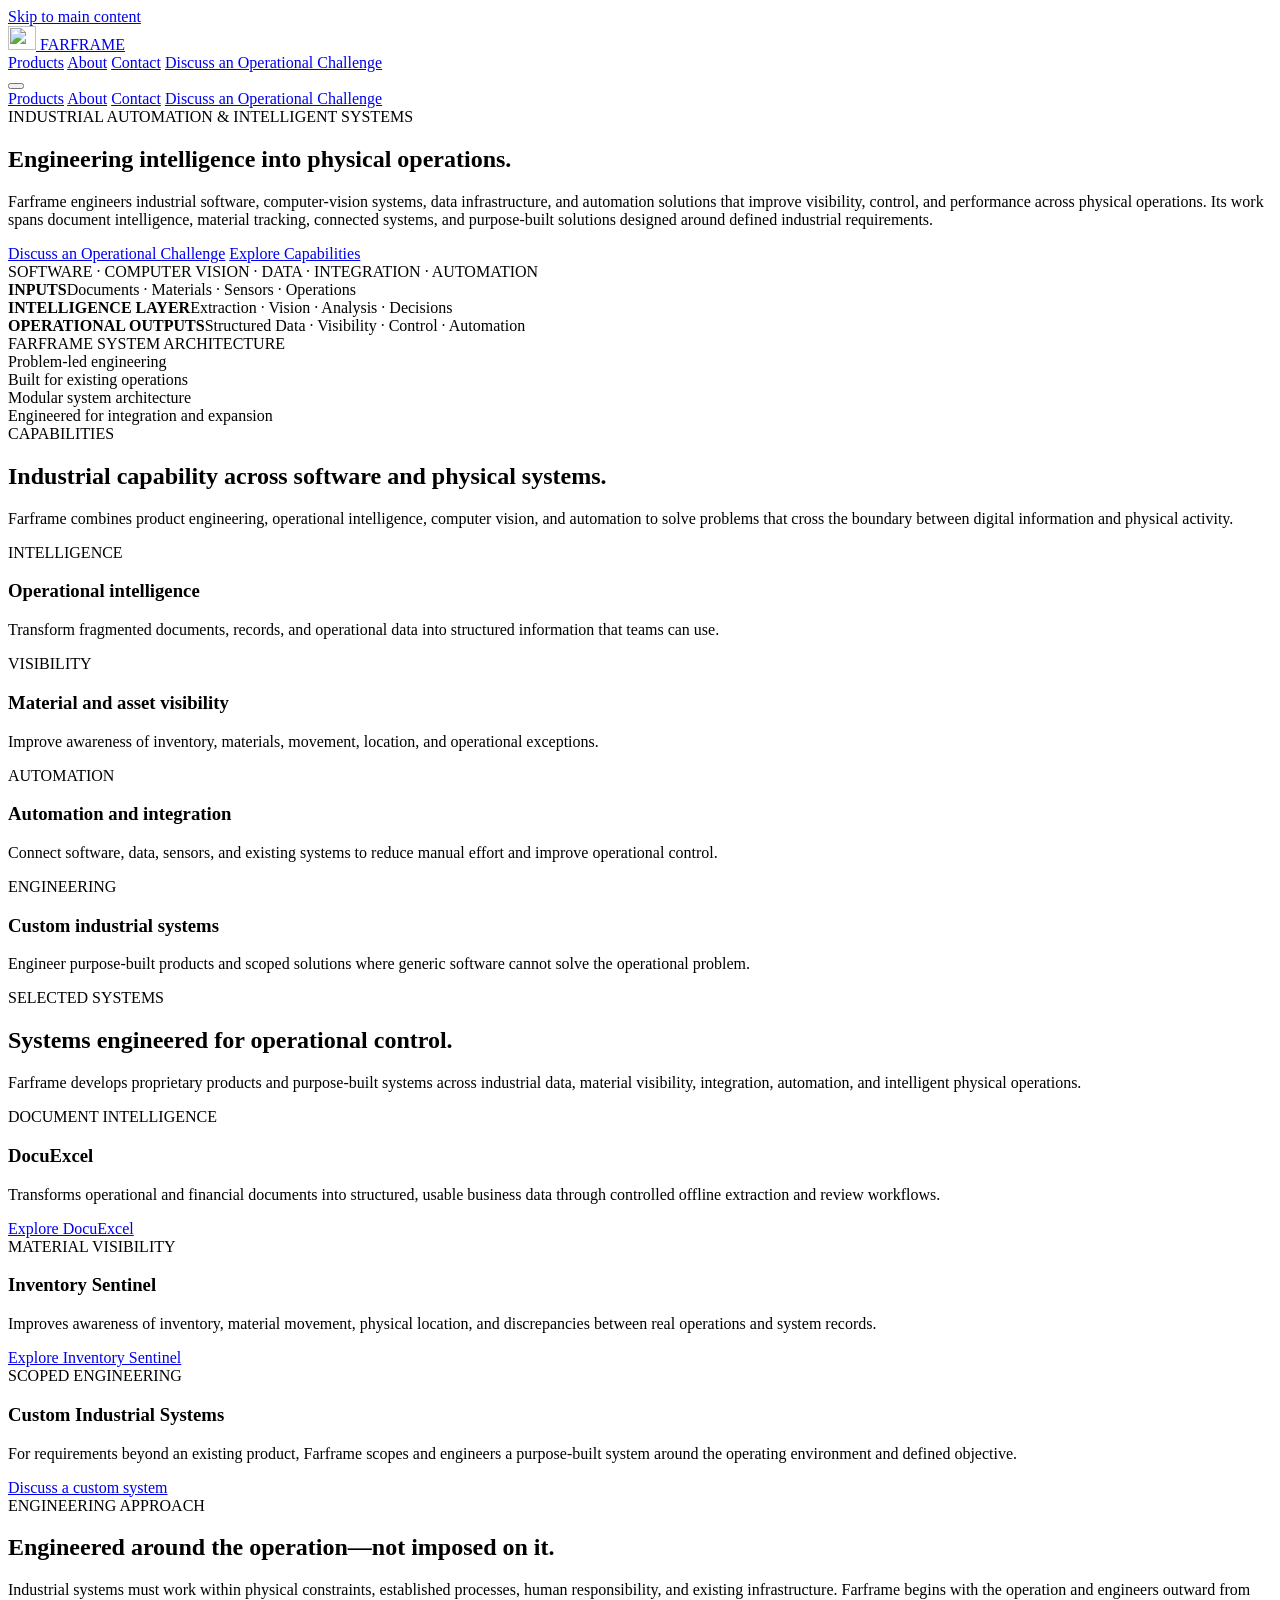
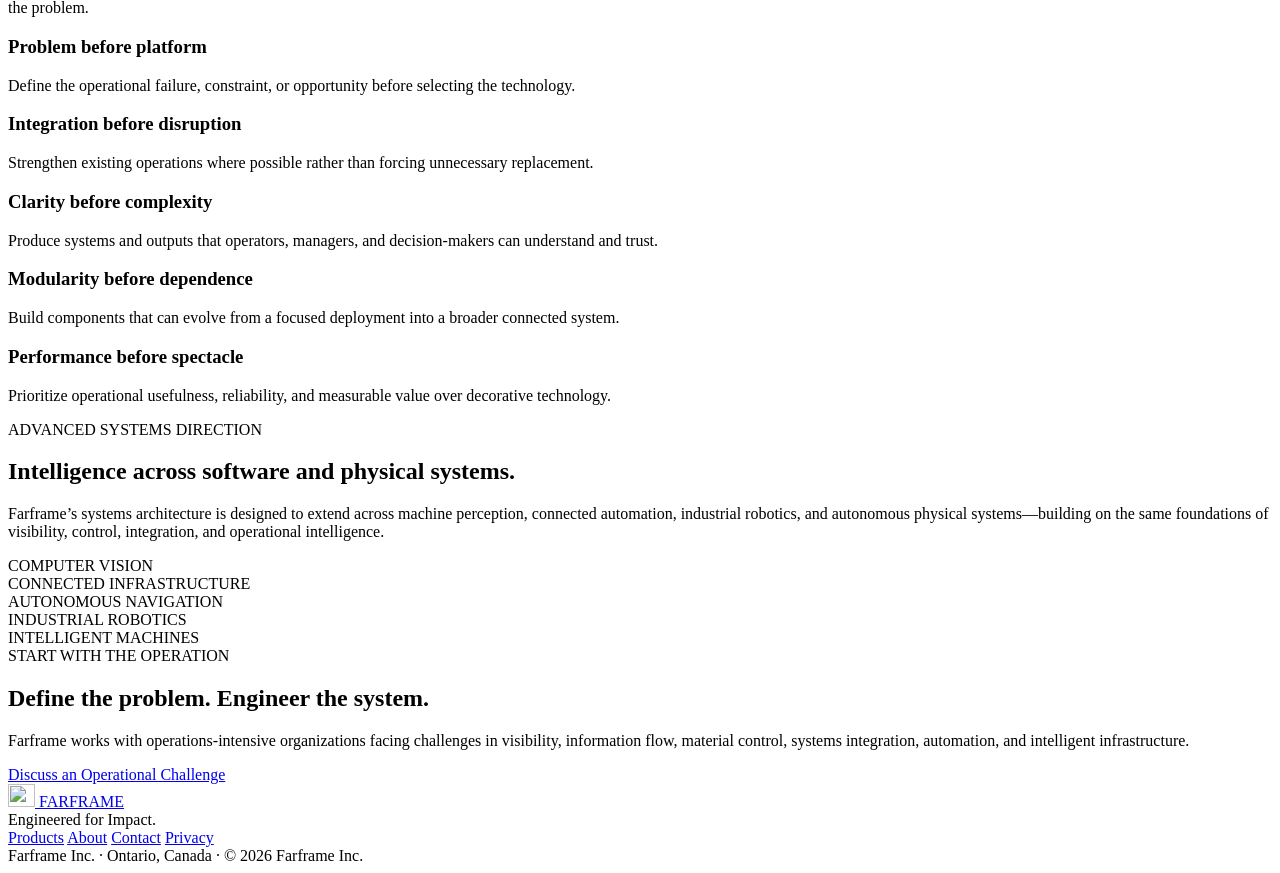
==== commit 46e3fd84: "Update stylesheet link in index.html" ====
--- a/index.html
+++ b/index.html
@@ -11,7 +11,7 @@
   <link rel="preconnect" href="https://fonts.googleapis.com">
   <link rel="preconnect" href="https://fonts.gstatic.com" crossorigin>
   <link href="https://fonts.googleapis.com/css2?family=IBM+Plex+Sans:wght@400;500;600;700&family=IBM+Plex+Mono:wght@500&display=swap" rel="stylesheet">
-  <link rel="stylesheet" href="/assets/css/styles.css">
+  <link rel="stylesheet" href="/styles.css?v=20260729-3">
 </head>
 <body>
 <a class="skip-link" href="#main">Skip to main content</a>
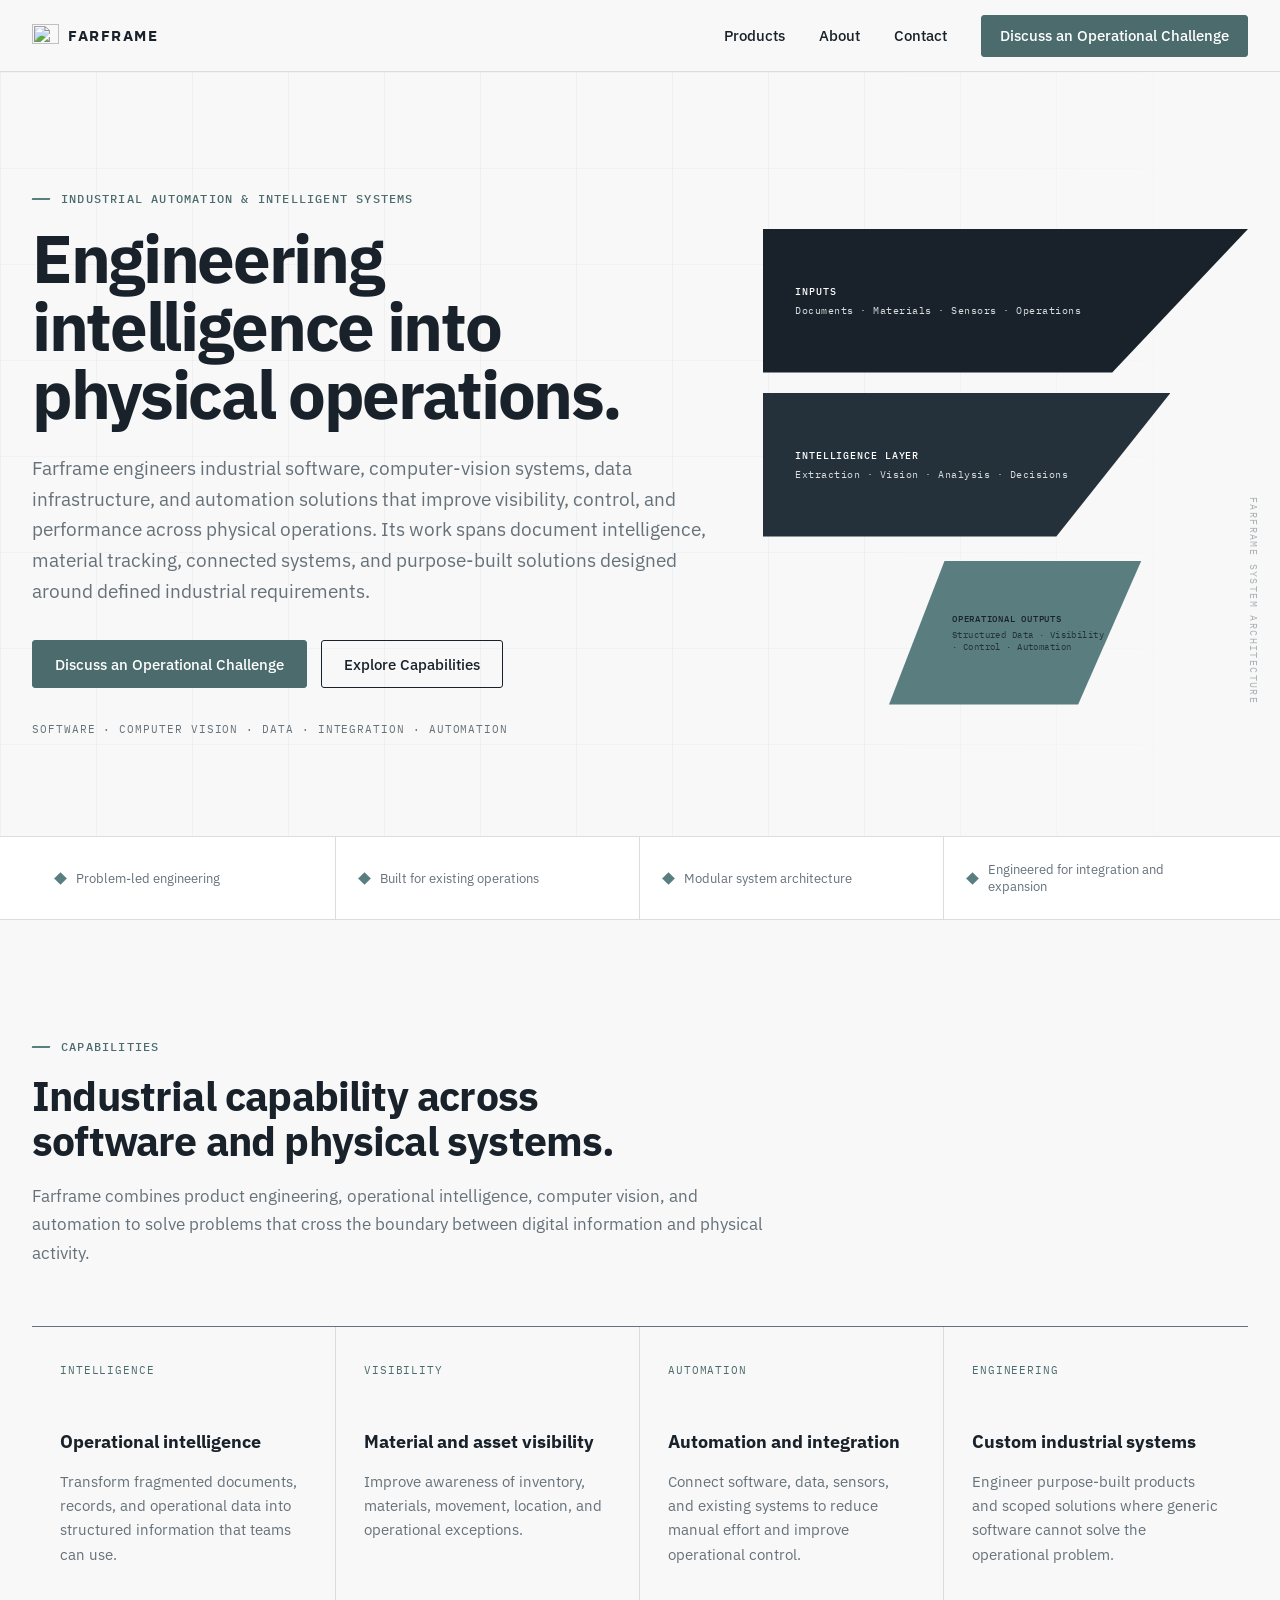
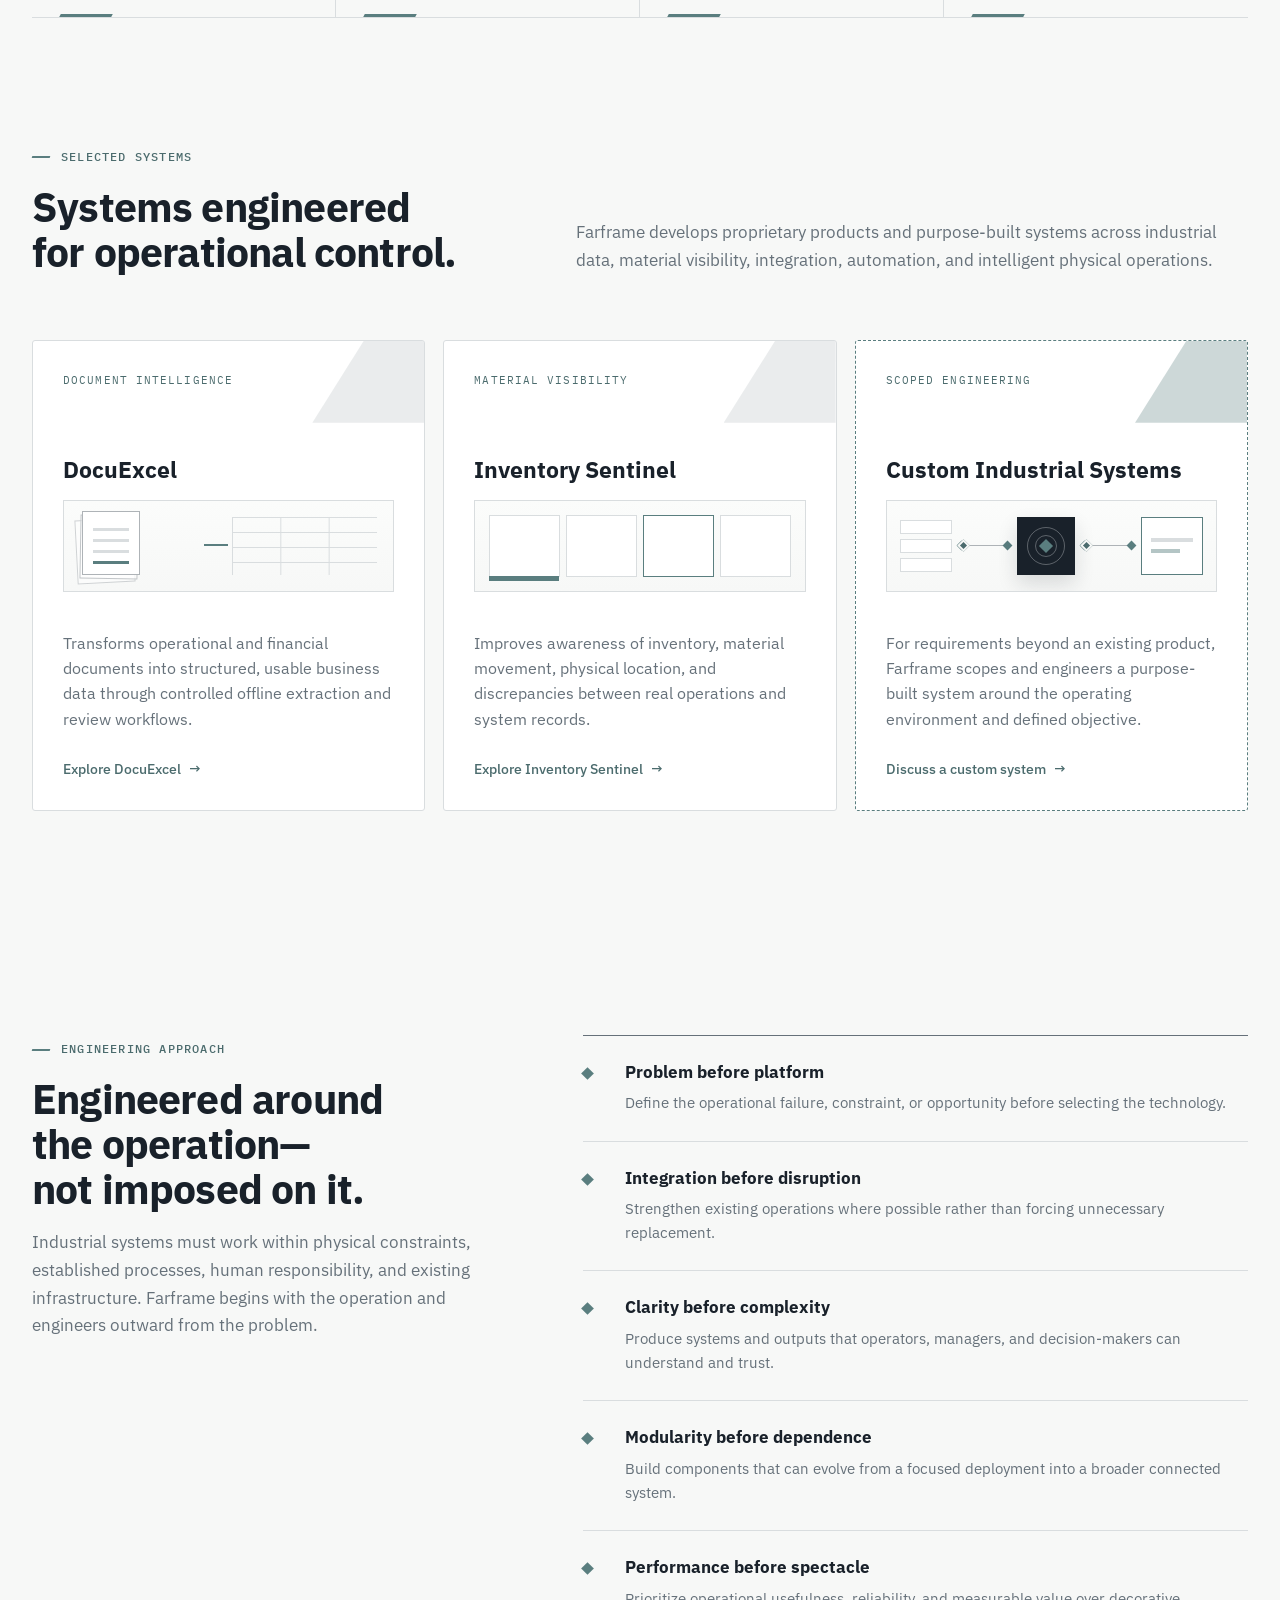
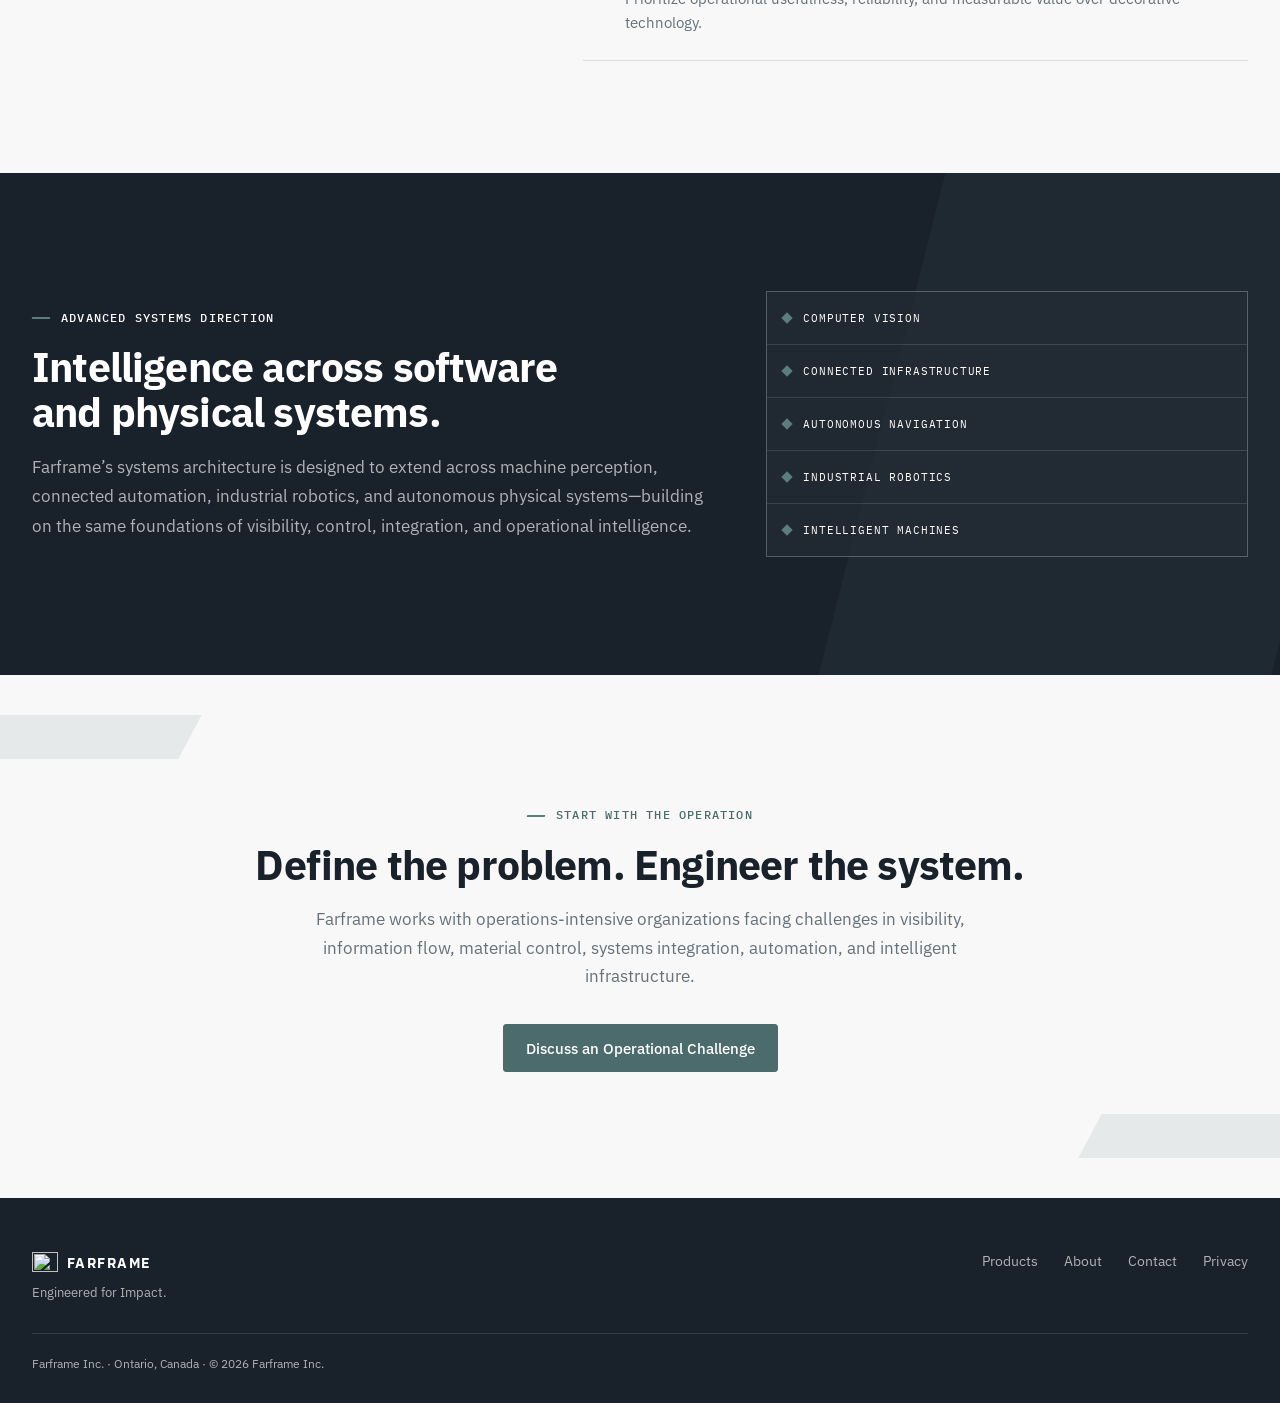
==== commit 1d22b421: "Update stylesheet link to use assets directory" ====
--- a/index.html
+++ b/index.html
@@ -11,7 +11,7 @@
   <link rel="preconnect" href="https://fonts.googleapis.com">
   <link rel="preconnect" href="https://fonts.gstatic.com" crossorigin>
   <link href="https://fonts.googleapis.com/css2?family=IBM+Plex+Sans:wght@400;500;600;700&family=IBM+Plex+Mono:wght@500&display=swap" rel="stylesheet">
-  <link rel="stylesheet" href="/styles.css?v=20260729-3">
+  <link rel="stylesheet" href="/assets/css/styles.css?v=20260729-3">
 </head>
 <body>
 <a class="skip-link" href="#main">Skip to main content</a>
--- a/assets/css/styles.css
+++ b/assets/css/styles.css
@@ -0,0 +1,2617 @@
+:root {
+  --ff-navy: #19212a;
+  --ff-navy-2: #24303a;
+  --ff-teal-structural: #5a7e7f;
+  --ff-teal-interface: #4b6b6d;
+  --ff-grey-steel: #66717a;
+  --ff-grey-frame: #aeb3b7;
+  --ff-grey-foundation: #d9dddf;
+  --ff-off-white: #f7f8f7;
+  --ff-white: #ffffff;
+  --ff-error: #8b2d2d;
+
+  --radius: 3px;
+  --header-height: 78px;
+  --wrap: 1240px;
+  --shadow-small: 0 10px 30px rgba(25, 33, 42, 0.06);
+}
+
+*,
+*::before,
+*::after {
+  box-sizing: border-box;
+}
+
+html {
+  scroll-behavior: smooth;
+  scroll-padding-top: calc(var(--header-height) + 20px);
+}
+
+body {
+  margin: 0;
+  background: var(--ff-off-white);
+  color: var(--ff-navy);
+  font-family: "IBM Plex Sans", Arial, sans-serif;
+  -webkit-font-smoothing: antialiased;
+  text-rendering: optimizeLegibility;
+}
+
+body.menu-open {
+  overflow: hidden;
+}
+
+img,
+svg {
+  display: block;
+  max-width: 100%;
+}
+
+a {
+  color: inherit;
+}
+
+button,
+input,
+select,
+textarea {
+  font: inherit;
+}
+
+button {
+  color: inherit;
+}
+
+.wrap {
+  width: min(var(--wrap), calc(100% - 64px));
+  margin-inline: auto;
+}
+
+.narrow {
+  max-width: 760px;
+}
+
+.mono {
+  font-family: "IBM Plex Mono", ui-monospace, SFMono-Regular, Menlo, monospace;
+}
+
+.anchor-section {
+  scroll-margin-top: calc(var(--header-height) + 20px);
+}
+
+.skip-link {
+  position: fixed;
+  top: -100px;
+  left: 16px;
+  z-index: 500;
+  padding: 12px 18px;
+  border-radius: var(--radius);
+  background: var(--ff-navy);
+  color: var(--ff-white);
+  text-decoration: none;
+}
+
+.skip-link:focus {
+  top: 14px;
+}
+
+a:focus-visible,
+button:focus-visible,
+input:focus-visible,
+select:focus-visible,
+textarea:focus-visible {
+  outline: 3px solid var(--ff-navy);
+  outline-offset: 3px;
+}
+
+.sr-only {
+  position: absolute;
+  width: 1px;
+  height: 1px;
+  padding: 0;
+  margin: -1px;
+  overflow: hidden;
+  white-space: nowrap;
+  border: 0;
+  clip: rect(0, 0, 0, 0);
+}
+
+/* Header */
+.site-header {
+  position: sticky;
+  top: 0;
+  z-index: 100;
+  height: var(--header-height);
+  display: flex;
+  align-items: center;
+  border-bottom: 1px solid var(--ff-grey-foundation);
+  background: rgba(247, 248, 247, 0.96);
+  backdrop-filter: blur(10px);
+}
+
+.header-inner {
+  display: flex;
+  align-items: center;
+  justify-content: space-between;
+  gap: 28px;
+}
+
+.brand {
+  display: inline-flex;
+  align-items: center;
+  gap: 11px;
+  min-width: max-content;
+  color: var(--ff-navy);
+  text-decoration: none;
+}
+
+.brand-mark {
+  width: 30px;
+  height: 28px;
+  flex: 0 0 auto;
+}
+
+.brand-word {
+  font-size: 17px;
+  font-weight: 700;
+  letter-spacing: 0.075em;
+}
+
+.desktop-nav {
+  display: flex;
+  align-items: center;
+  gap: 34px;
+  margin-left: auto;
+}
+
+.desktop-nav > a:not(.btn) {
+  position: relative;
+  color: var(--ff-navy);
+  font-size: 15px;
+  font-weight: 500;
+  text-decoration: none;
+}
+
+.desktop-nav > a:not(.btn)::after {
+  content: "";
+  position: absolute;
+  right: 0;
+  bottom: -8px;
+  left: 0;
+  height: 2px;
+  background: var(--ff-teal-interface);
+  transform: scaleX(0);
+  transform-origin: left;
+  transition: transform 180ms ease;
+}
+
+.desktop-nav > a:not(.btn):hover::after,
+.desktop-nav > a[aria-current="page"]::after {
+  transform: scaleX(1);
+}
+
+.menu-toggle {
+  display: none;
+  width: 46px;
+  height: 46px;
+  padding: 0;
+  border: 1px solid var(--ff-grey-steel);
+  border-radius: var(--radius);
+  background: transparent;
+  cursor: pointer;
+}
+
+.menu-toggle span,
+.menu-toggle::before,
+.menu-toggle::after {
+  content: "";
+  display: block;
+  width: 20px;
+  height: 2px;
+  margin: 4px auto;
+  background: currentColor;
+  transition: transform 180ms ease, opacity 180ms ease;
+}
+
+.menu-toggle[aria-expanded="true"] span {
+  opacity: 0;
+}
+
+.menu-toggle[aria-expanded="true"]::before {
+  transform: translateY(6px) rotate(45deg);
+}
+
+.menu-toggle[aria-expanded="true"]::after {
+  transform: translateY(-6px) rotate(-45deg);
+}
+
+.mobile-nav {
+  position: fixed;
+  inset: var(--header-height) 0 auto 0;
+  z-index: 90;
+  display: none;
+  padding: 18px 20px 24px;
+  border-bottom: 1px solid var(--ff-grey-foundation);
+  background: var(--ff-off-white);
+  box-shadow: var(--shadow-small);
+}
+
+.mobile-nav[data-open="true"] {
+  display: block;
+}
+
+.mobile-nav a {
+  display: flex;
+  min-height: 50px;
+  align-items: center;
+  border-bottom: 1px solid var(--ff-grey-foundation);
+  font-weight: 500;
+  text-decoration: none;
+}
+
+.mobile-nav .btn {
+  width: 100%;
+  margin-top: 18px;
+  border-bottom: 0;
+}
+
+/* Buttons */
+.btn {
+  display: inline-flex;
+  min-height: 48px;
+  align-items: center;
+  justify-content: center;
+  padding: 0 22px;
+  border: 1px solid transparent;
+  border-radius: var(--radius);
+  font-size: 15px;
+  font-weight: 500;
+  text-align: center;
+  text-decoration: none;
+  cursor: pointer;
+  transition:
+    background-color 180ms ease,
+    border-color 180ms ease,
+    color 180ms ease,
+    transform 180ms ease;
+}
+
+.btn--primary {
+  border-color: var(--ff-teal-interface);
+  background: var(--ff-teal-interface);
+  color: var(--ff-white);
+}
+
+.btn--primary:hover {
+  border-color: #3f5c5e;
+  background: #3f5c5e;
+}
+
+.btn--primary:active {
+  transform: translateY(1px);
+}
+
+.btn--primary:focus-visible {
+  outline: none;
+  box-shadow:
+    0 0 0 2px var(--ff-white),
+    0 0 0 5px var(--ff-navy);
+}
+
+.btn--secondary {
+  border-color: var(--ff-navy);
+  background: transparent;
+  color: var(--ff-navy);
+}
+
+.btn--secondary:hover {
+  background: var(--ff-navy);
+  color: var(--ff-white);
+}
+
+.btn--light {
+  border-color: var(--ff-white);
+  color: var(--ff-white);
+}
+
+.btn--light:hover {
+  background: var(--ff-white);
+  color: var(--ff-navy);
+}
+
+/* Typography */
+.eyebrow {
+  display: inline-flex;
+  align-items: center;
+  gap: 11px;
+  margin-bottom: 18px;
+  color: var(--ff-teal-interface);
+  font-size: 12px;
+  font-weight: 500;
+  line-height: 1.4;
+  letter-spacing: 0.1em;
+}
+
+.eyebrow::before {
+  content: "";
+  width: 18px;
+  height: 2px;
+  background: var(--ff-teal-structural);
+  transform: skewX(-16deg);
+}
+
+h1,
+h2,
+h3 {
+  margin-top: 0;
+  text-wrap: balance;
+}
+
+h1 {
+  margin-bottom: 24px;
+  font-size: clamp(2.65rem, 5.2vw, 4.7rem);
+  font-weight: 700;
+  line-height: 1.02;
+  letter-spacing: -0.035em;
+}
+
+h2 {
+  margin-bottom: 18px;
+  font-size: clamp(2rem, 3.2vw, 2.8rem);
+  line-height: 1.1;
+  letter-spacing: -0.02em;
+}
+
+h3 {
+  line-height: 1.25;
+}
+
+.lead {
+  color: var(--ff-grey-steel);
+  font-size: clamp(1.05rem, 1.5vw, 1.16rem);
+  line-height: 1.68;
+}
+
+.page-hero {
+  position: relative;
+  overflow: hidden;
+  padding: 106px 0 94px;
+  border-bottom: 1px solid var(--ff-grey-foundation);
+}
+
+.page-hero::after {
+  content: "";
+  position: absolute;
+  right: -80px;
+  bottom: -70px;
+  width: 430px;
+  height: 160px;
+  background: var(--ff-grey-foundation);
+  opacity: 0.6;
+  clip-path: polygon(18% 0, 100% 0, 76% 100%, 0 100%);
+}
+
+.page-hero .lead {
+  max-width: 780px;
+}
+
+.page-actions {
+  display: flex;
+  flex-wrap: wrap;
+  gap: 14px;
+  margin-top: 34px;
+}
+
+/* Home hero */
+.hero {
+  position: relative;
+  min-height: 720px;
+  overflow: hidden;
+  padding: 112px 0 96px;
+}
+
+.hero::before {
+  content: "";
+  position: absolute;
+  inset: 0;
+  background-image:
+    linear-gradient(to right, rgba(25, 33, 42, 0.035) 1px, transparent 1px),
+    linear-gradient(to bottom, rgba(25, 33, 42, 0.025) 1px, transparent 1px);
+  background-size: 96px 96px;
+  mask-image: linear-gradient(to right, black 0%, black 68%, transparent 96%);
+  pointer-events: none;
+}
+
+.hero-inner {
+  position: relative;
+  z-index: 3;
+  display: grid;
+  grid-template-columns: minmax(0, 7fr) minmax(360px, 5fr);
+  gap: 52px;
+  align-items: center;
+}
+
+.hero-copy p {
+  max-width: 680px;
+  margin: 0 0 34px;
+  color: var(--ff-grey-steel);
+  font-size: clamp(1.05rem, 1.5vw, 1.16rem);
+  line-height: 1.65;
+}
+
+.cta-row {
+  display: flex;
+  flex-wrap: wrap;
+  gap: 14px;
+  margin-bottom: 32px;
+}
+
+.capability-line {
+  max-width: 760px;
+  color: var(--ff-grey-steel);
+  font-size: 11px;
+  line-height: 1.8;
+  letter-spacing: 0.085em;
+}
+
+.hero-system {
+  position: relative;
+  min-height: 500px;
+  display: grid;
+  place-items: center;
+}
+
+.system-frame {
+  position: relative;
+  width: min(100%, 490px);
+  aspect-ratio: 0.98;
+}
+
+.plane {
+  position: absolute;
+  left: 0;
+  height: 29%;
+  clip-path: polygon(0 0, 100% 0, 72% 100%, 0 100%);
+}
+
+.plane--one {
+  top: 3%;
+  width: 100%;
+  background: var(--ff-navy);
+}
+
+.plane--two {
+  top: 36%;
+  width: 84%;
+  background: var(--ff-navy-2);
+}
+
+.plane--three {
+  top: 70%;
+  left: 26%;
+  width: 52%;
+  background: var(--ff-teal-structural);
+  clip-path: polygon(22% 0, 100% 0, 75% 100%, 0 100%);
+}
+
+.system-label {
+  position: absolute;
+  left: -8px;
+  width: 230px;
+  color: var(--ff-grey-steel);
+  font-size: 10px;
+  line-height: 1.5;
+  letter-spacing: 0.05em;
+}
+
+.system-label strong {
+  display: block;
+  margin-bottom: 3px;
+  color: var(--ff-navy);
+  font-weight: 500;
+  letter-spacing: 0.09em;
+}
+
+.system-label--input {
+  top: -2%;
+}
+
+.system-label--intelligence {
+  top: 34%;
+}
+
+.system-label--output {
+  top: 77%;
+  color: var(--ff-teal-interface);
+}
+
+.system-label--output strong {
+  color: var(--ff-teal-interface);
+}
+
+.system-index {
+  position: absolute;
+  right: -12px;
+  bottom: 1%;
+  color: var(--ff-grey-frame);
+  font-size: 10px;
+  letter-spacing: 0.14em;
+  writing-mode: vertical-rl;
+}
+
+/* Authority strip */
+.authority-strip {
+  position: relative;
+  z-index: 5;
+  border-block: 1px solid var(--ff-grey-foundation);
+  background: var(--ff-white);
+}
+
+.authority-grid {
+  display: grid;
+  grid-template-columns: repeat(4, 1fr);
+}
+
+.authority-item {
+  display: flex;
+  min-height: 82px;
+  align-items: center;
+  padding: 18px 24px;
+  border-right: 1px solid var(--ff-grey-foundation);
+  color: var(--ff-grey-steel);
+  font-size: 13px;
+}
+
+.authority-item:last-child {
+  border-right: 0;
+}
+
+.authority-node,
+.principle-mark {
+  width: 9px;
+  height: 9px;
+  flex: 0 0 auto;
+  background: var(--ff-teal-structural);
+  transform: rotate(45deg);
+}
+
+.authority-node {
+  margin-right: 11px;
+}
+
+/* Shared sections */
+.block {
+  padding: 112px 0;
+}
+
+.block--white {
+  background: var(--ff-white);
+}
+
+.block--compact-top {
+  padding-top: 12px;
+}
+
+.section-head {
+  max-width: 790px;
+  margin-bottom: 58px;
+}
+
+.section-head p,
+.body-copy {
+  color: var(--ff-grey-steel);
+  font-size: 1.075rem;
+  line-height: 1.68;
+}
+
+.section-head p {
+  max-width: 740px;
+}
+
+.cap-grid {
+  display: grid;
+  grid-template-columns: repeat(4, minmax(0, 1fr));
+  border-top: 1px solid var(--ff-grey-steel);
+  border-bottom: 1px solid var(--ff-grey-foundation);
+}
+
+.cap-card {
+  position: relative;
+  min-height: 290px;
+  padding: 36px 28px 32px;
+  border-right: 1px solid var(--ff-grey-foundation);
+}
+
+.cap-card:last-child {
+  border-right: 0;
+}
+
+.cap-number {
+  display: block;
+  margin-bottom: 54px;
+  color: var(--ff-teal-interface);
+  font-size: 11px;
+  letter-spacing: 0.08em;
+}
+
+.cap-card h3 {
+  margin-bottom: 14px;
+  font-size: 1.12rem;
+}
+
+.cap-card p {
+  color: var(--ff-grey-steel);
+  font-size: 0.95rem;
+  line-height: 1.6;
+}
+
+.cap-card::after {
+  content: "";
+  position: absolute;
+  bottom: 0;
+  left: 28px;
+  width: 52px;
+  height: 3px;
+  background: var(--ff-teal-structural);
+  transform: skewX(-28deg);
+}
+
+/* Systems cards */
+.systems-intro {
+  display: grid;
+  grid-template-columns: 5fr 7fr;
+  gap: 64px;
+  align-items: end;
+  margin-bottom: 48px;
+}
+
+.systems-intro p {
+  color: var(--ff-grey-steel);
+  font-size: 1.05rem;
+  line-height: 1.65;
+}
+
+.systems-grid {
+  display: grid;
+  grid-template-columns: repeat(3, minmax(0, 1fr));
+  gap: 18px;
+}
+
+.system-card {
+  position: relative;
+  display: flex;
+  min-height: 420px;
+  flex-direction: column;
+  overflow: hidden;
+  padding: 32px 30px;
+  border: 1px solid var(--ff-grey-foundation);
+  border-radius: var(--radius);
+  background: var(--ff-white);
+  transition: transform 180ms ease, border-color 180ms ease;
+}
+
+.system-card:hover {
+  border-color: var(--ff-grey-steel);
+  transform: translateY(-2px);
+}
+
+.system-card--custom {
+  border-color: var(--ff-teal-structural);
+  border-style: dashed;
+}
+
+.system-card::before {
+  content: "";
+  position: absolute;
+  top: 0;
+  right: 0;
+  width: 112px;
+  height: 82px;
+  background: var(--ff-grey-foundation);
+  opacity: 0.55;
+  clip-path: polygon(46% 0, 100% 0, 100% 100%, 0 100%);
+}
+
+.system-card--custom::before {
+  background: var(--ff-teal-structural);
+  opacity: 0.3;
+}
+
+.system-category {
+  position: relative;
+  z-index: 1;
+  margin-bottom: 68px;
+  color: var(--ff-teal-interface);
+  font-size: 11px;
+  letter-spacing: 0.1em;
+}
+
+.system-card h3 {
+  margin-bottom: 14px;
+  font-size: 1.45rem;
+}
+
+.system-card p {
+  flex-grow: 1;
+  margin-bottom: 28px;
+  color: var(--ff-grey-steel);
+  font-size: 0.97rem;
+  line-height: 1.62;
+}
+
+.system-link {
+  display: inline-flex;
+  width: fit-content;
+  align-items: center;
+  gap: 8px;
+  color: var(--ff-teal-interface);
+  font-size: 14px;
+  font-weight: 500;
+  text-decoration: none;
+}
+
+.system-link::after {
+  content: "→";
+  transition: transform 180ms ease;
+}
+
+.system-link:hover::after {
+  transform: translateX(4px);
+}
+
+/* Approach */
+.approach-layout {
+  display: grid;
+  grid-template-columns: 5fr 7fr;
+  gap: 76px;
+  align-items: start;
+}
+
+.approach-copy {
+  position: sticky;
+  top: calc(var(--header-height) + 40px);
+}
+
+.approach-copy p {
+  color: var(--ff-grey-steel);
+  font-size: 1.05rem;
+  line-height: 1.65;
+}
+
+.principles {
+  border-top: 1px solid var(--ff-grey-steel);
+}
+
+.principle {
+  display: grid;
+  grid-template-columns: 24px 1fr;
+  gap: 18px;
+  padding: 26px 0;
+  border-bottom: 1px solid var(--ff-grey-foundation);
+}
+
+.principle-mark {
+  margin-top: 7px;
+}
+
+.principle h3 {
+  margin-bottom: 8px;
+  font-size: 1.04rem;
+}
+
+.principle p {
+  margin: 0;
+  color: var(--ff-grey-steel);
+  font-size: 0.95rem;
+  line-height: 1.58;
+}
+
+/* Advanced */
+.advanced {
+  position: relative;
+  overflow: hidden;
+  padding: 118px 0;
+  background: var(--ff-navy);
+  color: var(--ff-white);
+}
+
+.advanced::after {
+  content: "";
+  position: absolute;
+  top: -28%;
+  right: -12%;
+  width: 52%;
+  height: 168%;
+  background: var(--ff-teal-structural);
+  opacity: 0.09;
+  clip-path: polygon(32% 0, 100% 0, 68% 100%, 0 100%);
+}
+
+.advanced-inner {
+  position: relative;
+  z-index: 2;
+  display: grid;
+  grid-template-columns: 7fr 5fr;
+  gap: 60px;
+  align-items: end;
+}
+
+.advanced .eyebrow {
+  color: var(--ff-white);
+}
+
+.advanced h2 {
+  max-width: 760px;
+}
+
+.advanced p {
+  max-width: 720px;
+  color: var(--ff-grey-frame);
+  font-size: 1.08rem;
+  line-height: 1.68;
+}
+
+.advanced-fields {
+  display: grid;
+  gap: 1px;
+  border: 1px solid rgba(255, 255, 255, 0.14);
+  background: rgba(255, 255, 255, 0.14);
+}
+
+.advanced-field {
+  display: flex;
+  min-height: 52px;
+  align-items: center;
+  padding: 12px 16px;
+  background: rgba(25, 33, 42, 0.75);
+  color: var(--ff-white);
+  font-size: 11px;
+  letter-spacing: 0.075em;
+}
+
+.advanced-field::before {
+  content: "";
+  width: 8px;
+  height: 8px;
+  margin-right: 12px;
+  background: var(--ff-teal-structural);
+  transform: rotate(45deg);
+}
+
+/* Product detail pages */
+.product-section {
+  padding: 112px 0;
+  border-bottom: 1px solid var(--ff-grey-foundation);
+}
+
+.product-layout {
+  display: grid;
+  grid-template-columns: 5fr 7fr;
+  gap: 70px;
+  align-items: start;
+}
+
+.product-side {
+  position: sticky;
+  top: calc(var(--header-height) + 40px);
+}
+
+.product-side .mono {
+  color: var(--ff-teal-interface);
+  font-size: 11px;
+  letter-spacing: 0.1em;
+}
+
+.product-content h2 {
+  margin-bottom: 24px;
+}
+
+.product-content h3 {
+  margin: 34px 0 12px;
+  font-size: 1.15rem;
+}
+
+.product-content p,
+.product-content li {
+  color: var(--ff-grey-steel);
+  font-size: 1rem;
+  line-height: 1.68;
+}
+
+.product-content ul {
+  display: grid;
+  gap: 10px;
+  padding-left: 1.2rem;
+}
+
+.workflow {
+  display: grid;
+  gap: 1px;
+  margin-top: 36px;
+  border: 1px solid var(--ff-grey-foundation);
+  background: var(--ff-grey-foundation);
+}
+
+.workflow-step {
+  display: grid;
+  grid-template-columns: 42px 1fr;
+  gap: 18px;
+  align-items: center;
+  min-height: 72px;
+  padding: 14px 18px;
+  background: var(--ff-white);
+}
+
+.workflow-step span:first-child {
+  color: var(--ff-teal-interface);
+  font-size: 11px;
+}
+
+/* About */
+.story-grid,
+.fact-grid {
+  display: grid;
+  gap: 1px;
+  border: 1px solid var(--ff-grey-foundation);
+  background: var(--ff-grey-foundation);
+}
+
+.story-grid {
+  grid-template-columns: repeat(5, 1fr);
+}
+
+.story-card,
+.fact-card {
+  background: var(--ff-white);
+}
+
+.story-card {
+  min-height: 260px;
+  padding: 28px 24px;
+}
+
+.story-card .mono {
+  display: block;
+  margin-bottom: 52px;
+  color: var(--ff-teal-interface);
+  font-size: 11px;
+  letter-spacing: 0.08em;
+}
+
+.story-card h3 {
+  margin-bottom: 10px;
+  font-size: 1.05rem;
+}
+
+.story-card p {
+  color: var(--ff-grey-steel);
+  font-size: 0.92rem;
+  line-height: 1.58;
+}
+
+.fact-grid {
+  grid-template-columns: repeat(2, 1fr);
+}
+
+.fact-card {
+  padding: 24px 26px;
+}
+
+.fact-card dt {
+  margin-bottom: 5px;
+  color: var(--ff-teal-interface);
+  font-family: "IBM Plex Mono", ui-monospace, monospace;
+  font-size: 11px;
+  letter-spacing: 0.08em;
+}
+
+.fact-card dd {
+  margin: 0;
+  font-weight: 500;
+}
+
+/* Contact form */
+.contact-layout {
+  display: grid;
+  grid-template-columns: 7fr 5fr;
+  gap: 70px;
+  align-items: start;
+}
+
+.contact-form {
+  display: grid;
+  gap: 22px;
+}
+
+.form-row {
+  display: grid;
+  grid-template-columns: 1fr 1fr;
+  gap: 18px;
+}
+
+.form-field {
+  display: grid;
+  gap: 8px;
+}
+
+.form-field label {
+  font-size: 14px;
+  font-weight: 600;
+}
+
+.form-field input,
+.form-field select,
+.form-field textarea {
+  width: 100%;
+  border: 1px solid var(--ff-grey-steel);
+  border-radius: var(--radius);
+  background: var(--ff-white);
+  color: var(--ff-navy);
+}
+
+.form-field input,
+.form-field select {
+  min-height: 50px;
+  padding: 0 14px;
+}
+
+.form-field textarea {
+  min-height: 180px;
+  padding: 14px;
+  resize: vertical;
+}
+
+.form-field input:hover,
+.form-field select:hover,
+.form-field textarea:hover {
+  border-color: var(--ff-navy);
+}
+
+.form-field input:focus-visible,
+.form-field select:focus-visible,
+.form-field textarea:focus-visible {
+  border-color: var(--ff-teal-interface);
+}
+
+.form-help,
+.privacy-note {
+  color: var(--ff-grey-steel);
+  font-size: 13px;
+  line-height: 1.55;
+}
+
+.form-actions {
+  display: flex;
+  align-items: center;
+  gap: 18px;
+  flex-wrap: wrap;
+}
+
+.contact-panel {
+  padding: 32px;
+  border: 1px solid var(--ff-grey-foundation);
+  background: var(--ff-white);
+}
+
+.contact-panel h2 {
+  font-size: 1.45rem;
+}
+
+.contact-panel ul {
+  display: grid;
+  gap: 14px;
+  padding-left: 1.2rem;
+  color: var(--ff-grey-steel);
+  line-height: 1.58;
+}
+
+/* Privacy */
+.legal-copy {
+  max-width: 790px;
+}
+
+.legal-copy h2 {
+  margin-top: 54px;
+  font-size: 1.55rem;
+}
+
+.legal-copy h3 {
+  margin-top: 30px;
+  font-size: 1.08rem;
+}
+
+.legal-copy p,
+.legal-copy li {
+  color: var(--ff-grey-steel);
+  font-size: 1rem;
+  line-height: 1.7;
+}
+
+.legal-copy ul {
+  display: grid;
+  gap: 8px;
+  padding-left: 1.2rem;
+}
+
+/* Final CTA */
+.final-cta {
+  position: relative;
+  overflow: hidden;
+  padding: 126px 0;
+  text-align: center;
+}
+
+.final-cta::before,
+.final-cta::after {
+  content: "";
+  position: absolute;
+  width: 280px;
+  height: 44px;
+  background: var(--ff-grey-foundation);
+  opacity: 0.55;
+  transform: skewX(-28deg);
+}
+
+.final-cta::before {
+  top: 40px;
+  left: -90px;
+}
+
+.final-cta::after {
+  right: -90px;
+  bottom: 40px;
+}
+
+.final-cta-inner {
+  position: relative;
+  z-index: 2;
+}
+
+.final-cta p {
+  max-width: 720px;
+  margin: 0 auto 34px;
+  color: var(--ff-grey-steel);
+  font-size: 1.075rem;
+  line-height: 1.65;
+}
+
+/* Footer */
+.site-footer {
+  padding: 54px 0 32px;
+  background: var(--ff-navy);
+  color: var(--ff-white);
+}
+
+.footer-main {
+  display: flex;
+  align-items: flex-start;
+  justify-content: space-between;
+  gap: 40px;
+}
+
+.footer-brand {
+  display: inline-flex;
+  align-items: center;
+  gap: 11px;
+}
+
+.footer-brand .brand-word {
+  color: var(--ff-white);
+}
+
+.footer-tagline {
+  margin-top: 8px;
+  color: var(--ff-grey-frame);
+  font-size: 13px;
+}
+
+.footer-links {
+  display: flex;
+  flex-wrap: wrap;
+  gap: 26px;
+}
+
+.footer-links a {
+  color: var(--ff-grey-frame);
+  font-size: 14px;
+  text-decoration: none;
+}
+
+.footer-links a:hover {
+  color: var(--ff-white);
+}
+
+.footer-legal {
+  margin-top: 32px;
+  padding-top: 22px;
+  border-top: 1px solid rgba(255, 255, 255, 0.12);
+  color: var(--ff-grey-frame);
+  font-size: 12px;
+}
+
+/* 404 / Thanks */
+.state-page {
+  min-height: calc(100vh - var(--header-height));
+  display: grid;
+  place-items: center;
+  padding: 80px 0;
+}
+
+.state-card {
+  max-width: 760px;
+  text-align: center;
+}
+
+.state-code {
+  margin-bottom: 18px;
+  color: var(--ff-teal-interface);
+  font-size: 12px;
+  letter-spacing: 0.1em;
+}
+
+/* Responsive */
+@media (max-width: 1040px) {
+  .hero-inner {
+    grid-template-columns: 1fr 0.78fr;
+    gap: 28px;
+  }
+
+  .system-label {
+    display: none;
+  }
+
+  .cap-grid {
+    grid-template-columns: repeat(2, 1fr);
+  }
+
+  .cap-card:nth-child(2) {
+    border-right: 0;
+  }
+
+  .cap-card:nth-child(-n + 2) {
+    border-bottom: 1px solid var(--ff-grey-foundation);
+  }
+
+  .systems-intro,
+  .approach-layout,
+  .advanced-inner,
+  .product-layout,
+  .contact-layout {
+    grid-template-columns: 1fr;
+    gap: 38px;
+  }
+
+  .approach-copy,
+  .product-side {
+    position: static;
+  }
+
+  .story-grid {
+    grid-template-columns: repeat(2, 1fr);
+  }
+
+  .story-card:last-child {
+    grid-column: 1 / -1;
+  }
+}
+
+@media (max-width: 800px) {
+  :root {
+    --header-height: 68px;
+  }
+
+  .wrap {
+    width: min(100% - 40px, var(--wrap));
+  }
+
+  .desktop-nav {
+    display: none;
+  }
+
+  .menu-toggle {
+    display: block;
+  }
+
+  .hero {
+    min-height: auto;
+    padding: 72px 0 64px;
+  }
+
+  .hero-inner {
+    grid-template-columns: 1fr;
+  }
+
+  .hero-system {
+    min-height: 320px;
+    margin-top: 8px;
+    overflow: hidden;
+  }
+
+  .system-frame {
+    width: min(420px, 112%);
+    transform: translateX(12%);
+  }
+
+  .system-index {
+    display: none;
+  }
+
+  .authority-grid {
+    grid-template-columns: repeat(2, 1fr);
+  }
+
+  .authority-item:nth-child(2) {
+    border-right: 0;
+  }
+
+  .authority-item:nth-child(-n + 2) {
+    border-bottom: 1px solid var(--ff-grey-foundation);
+  }
+
+  .block,
+  .product-section {
+    padding: 84px 0;
+  }
+
+  .systems-grid {
+    grid-template-columns: 1fr;
+  }
+
+  .system-card {
+    min-height: 340px;
+  }
+
+  .footer-main {
+    flex-direction: column;
+  }
+
+  .page-hero {
+    padding: 76px 0 68px;
+  }
+}
+
+@media (max-width: 560px) {
+  .wrap {
+    width: min(100% - 32px, var(--wrap));
+  }
+
+  .brand-word {
+    font-size: 15px;
+  }
+
+  h1 {
+    font-size: clamp(2.42rem, 12vw, 3.25rem);
+  }
+
+  .eyebrow {
+    max-width: 100%;
+    font-size: 10px;
+  }
+
+  .cta-row,
+  .page-actions,
+  .form-actions {
+    display: grid;
+    grid-template-columns: 1fr;
+  }
+
+  .btn {
+    width: 100%;
+  }
+
+  .capability-line {
+    font-size: 9.5px;
+  }
+
+  .hero-system {
+    min-height: 265px;
+  }
+
+  .system-frame {
+    width: 320px;
+    transform: translateX(18%);
+  }
+
+  .authority-grid,
+  .cap-grid,
+  .story-grid,
+  .fact-grid,
+  .form-row {
+    grid-template-columns: 1fr;
+  }
+
+  .authority-item {
+    min-height: 62px;
+    padding: 14px 16px;
+    border-right: 0;
+    border-bottom: 1px solid var(--ff-grey-foundation);
+  }
+
+  .authority-item:last-child {
+    border-bottom: 0;
+  }
+
+  .cap-card {
+    min-height: 240px;
+    border-right: 0;
+    border-bottom: 1px solid var(--ff-grey-foundation);
+  }
+
+  .cap-card:last-child {
+    border-bottom: 0;
+  }
+
+  .cap-number {
+    margin-bottom: 38px;
+  }
+
+  .systems-intro {
+    display: block;
+  }
+
+  .systems-intro h2 {
+    margin-bottom: 18px;
+  }
+
+  .story-card:last-child {
+    grid-column: auto;
+  }
+
+  .advanced {
+    padding: 86px 0;
+  }
+
+  .final-cta {
+    padding: 92px 0;
+  }
+
+  .contact-panel {
+    padding: 24px 20px;
+  }
+}
+
+@media (prefers-reduced-motion: reduce) {
+  html {
+    scroll-behavior: auto;
+  }
+
+  *,
+  *::before,
+  *::after {
+    animation-duration: 0.01ms !important;
+    animation-iteration-count: 1 !important;
+    transition-duration: 0.01ms !important;
+  }
+}
+
+/* ==========================================================================
+   Farframe web refinement — restrained brand use and product system motion
+   ========================================================================== */
+
+:root {
+  --header-height: 72px;
+  --motion-standard: 760ms cubic-bezier(.2,.75,.2,1);
+}
+
+/* Approved logo assets are cropped and deliberately small. */
+.brand,
+.footer-brand {
+  display: inline-flex;
+  align-items: center;
+  text-decoration: none;
+}
+
+.brand { gap: 10px; }
+.brand-symbol { width: 27px; height: auto; flex: 0 0 auto; }
+.brand-wordmark { width: 112px; height: auto; }
+.footer-brand { gap: 10px; }
+.footer-symbol { width: 26px; height: auto; }
+.footer-wordmark { width: 108px; height: auto; }
+
+.brand-mark,
+.brand-word { display: none; }
+
+.btn--header { min-height: 42px; padding-inline: 18px; }
+.site-header { background: rgba(247,248,247,.94); }
+
+.reveal {
+  opacity: 0;
+  transform: translateY(22px);
+  transition: opacity var(--motion-standard), transform var(--motion-standard);
+}
+.reveal.is-visible { opacity: 1; transform: none; }
+
+/* Home selected-system cards: product-specific micro diagrams, not repeated logos. */
+.system-card { min-height: 440px; }
+.system-card h3 { position: relative; z-index: 2; }
+.system-mini {
+  position: relative;
+  z-index: 2;
+  height: 92px;
+  margin: 2px 0 24px;
+  overflow: hidden;
+  border: 1px solid var(--ff-grey-foundation);
+  background: linear-gradient(180deg, #fbfcfb, var(--ff-off-white));
+}
+.system-mini--document span {
+  position: absolute;
+  left: 18px;
+  width: 58px;
+  height: 64px;
+  border: 1px solid var(--ff-grey-frame);
+  background: var(--ff-white);
+}
+.system-mini--document span:nth-child(1) { top: 18px; transform: translateX(-6px) rotate(-3deg); opacity: .55; }
+.system-mini--document span:nth-child(2) { top: 14px; transform: translateX(-2px) rotate(1deg); opacity: .75; }
+.system-mini--document span:nth-child(3) { top: 10px; }
+.system-mini--document span:nth-child(3)::before,
+.system-mini--document span:nth-child(3)::after {
+  content: ""; position: absolute; left: 10px; right: 10px; height: 3px; background: var(--ff-grey-foundation);
+}
+.system-mini--document span:nth-child(3)::before { top: 16px; box-shadow: 0 11px 0 var(--ff-grey-foundation), 0 22px 0 var(--ff-grey-foundation); }
+.system-mini--document span:nth-child(3)::after { bottom: 10px; background: var(--ff-teal-structural); }
+.system-mini--document i {
+  position: absolute; right: 16px; top: 16px; width: 44%; height: 58px;
+  background-image: linear-gradient(var(--ff-grey-foundation) 1px, transparent 1px), linear-gradient(90deg,var(--ff-grey-foundation) 1px, transparent 1px);
+  background-size: 100% 15px, 33.33% 100%;
+}
+.system-mini--document i::after {
+  content: ""; position: absolute; left: -28px; top: 27px; width: 24px; height: 2px; background: var(--ff-teal-structural);
+  animation: mini-transfer 3.2s ease-in-out infinite;
+}
+.system-mini--inventory {
+  display: grid; grid-template-columns: repeat(4,1fr); gap: 6px; padding: 14px;
+}
+.system-mini--inventory span { border: 1px solid var(--ff-grey-foundation); background: var(--ff-white); }
+.system-mini--inventory span:nth-child(3) { border-color: var(--ff-teal-structural); }
+.system-mini--inventory i {
+  position: absolute; width: calc(25% - 13px); height: 5px; left: 14px; bottom: 10px; background: var(--ff-teal-structural);
+  animation: inventory-mini 4.2s ease-in-out infinite;
+}
+@keyframes mini-transfer { 0%,18% { transform: translateX(-18px); opacity: 0; } 40%,72% { transform: translateX(24px); opacity: 1; } 100% { transform: translateX(52px); opacity: 0; } }
+@keyframes inventory-mini { 0%,15% { transform: translateX(0); } 48%,64% { transform: translateX(215%); } 100% { transform: translateX(323%); } }
+
+/* Products overview */
+.page-hero--products { padding-block: 96px 84px; }
+.product-hero-grid { display: grid; grid-template-columns: 7fr 5fr; gap: 76px; align-items: end; }
+.product-index-panel { border-top: 1px solid var(--ff-grey-steel); }
+.product-index-panel > .mono { padding: 0 0 18px; color: var(--ff-teal-interface); font-size: 11px; letter-spacing: .1em; }
+.product-index-panel a {
+  display: grid; grid-template-columns: 36px 1fr auto; gap: 14px; align-items: center;
+  min-height: 72px; border-bottom: 1px solid var(--ff-grey-foundation); text-decoration: none;
+}
+.product-index-panel a > span { color: var(--ff-teal-interface); font-family: "IBM Plex Mono", monospace; font-size: 11px; }
+.product-index-panel a strong { font-size: 1rem; }
+.product-index-panel a small { color: var(--ff-grey-steel); }
+.product-index-panel a:hover strong { color: var(--ff-teal-interface); }
+
+.product-showcase { padding: 118px 0; border-bottom: 1px solid var(--ff-grey-foundation); }
+.product-showcase--white { background: var(--ff-white); }
+.product-showcase-grid { display: grid; grid-template-columns: minmax(300px,5fr) minmax(500px,7fr); gap: 72px; align-items: center; }
+.product-showcase-grid--reverse .product-showcase-copy { order: 2; }
+.product-showcase-copy p { color: var(--ff-grey-steel); font-size: 1.08rem; line-height: 1.7; }
+.signal-list { display: grid; gap: 12px; margin: 30px 0 34px; padding: 0; list-style: none; }
+.signal-list li { position: relative; padding-left: 22px; color: var(--ff-grey-steel); line-height: 1.55; }
+.signal-list li::before { content: ""; position: absolute; left: 1px; top: .62em; width: 8px; height: 8px; background: var(--ff-teal-structural); transform: rotate(45deg); }
+
+.custom-system-panel { display: grid; grid-template-columns: 5fr 7fr; gap: 72px; padding: 56px; border: 1px solid var(--ff-teal-structural); background: var(--ff-white); }
+.custom-system-panel p { margin-top: 0; color: var(--ff-grey-steel); font-size: 1.05rem; line-height: 1.68; }
+.custom-system-fields { display: flex; flex-wrap: wrap; gap: 8px; margin: 28px 0 34px; }
+.custom-system-fields span { padding: 9px 11px; border: 1px solid var(--ff-grey-foundation); color: var(--ff-grey-steel); font-size: 10px; letter-spacing: .06em; }
+
+/* Product animations */
+.product-visual {
+  position: relative; min-height: 440px; overflow: hidden; padding: 24px;
+  border: 1px solid var(--ff-grey-foundation); background: #f1f4f3;
+  box-shadow: 0 24px 70px rgba(25,33,42,.08);
+  isolation: isolate;
+}
+.product-visual::before {
+  content: ""; position: absolute; inset: 0; z-index: -2;
+  background-image: linear-gradient(rgba(25,33,42,.045) 1px,transparent 1px),linear-gradient(90deg,rgba(25,33,42,.045) 1px,transparent 1px);
+  background-size: 44px 44px;
+}
+.product-visual::after { content: ""; position: absolute; z-index: -1; right: -70px; bottom: -80px; width: 280px; height: 180px; background: rgba(90,126,127,.12); transform: skewX(-26deg); }
+.visual-topline,
+.visual-status { display: flex; align-items: center; justify-content: space-between; gap: 18px; color: var(--ff-grey-steel); font-size: 9px; letter-spacing: .085em; }
+.visual-topline { padding-bottom: 16px; border-bottom: 1px solid var(--ff-grey-foundation); }
+.visual-topline span:first-child { color: var(--ff-navy); }
+.visual-status { position: absolute; right: 24px; bottom: 20px; left: 24px; justify-content: flex-start; }
+.status-node { width: 7px; height: 7px; flex: 0 0 auto; background: var(--ff-teal-structural); transform: rotate(45deg); animation: status-pulse 2.6s ease-in-out infinite; }
+
+.doc-model { display: grid; grid-template-columns: 1fr 86px 1.25fr; align-items: center; min-height: 330px; padding: 24px 8px 40px; }
+.document-stack { position: relative; width: 150px; height: 190px; justify-self: center; }
+.document-page { position: absolute; inset: 0; border: 1px solid var(--ff-grey-frame); background: var(--ff-white); box-shadow: 0 12px 25px rgba(25,33,42,.06); }
+.document-page--back { transform: translate(-16px,12px) rotate(-3deg); opacity: .48; }
+.document-page--mid { transform: translate(-8px,6px) rotate(1deg); opacity: .72; }
+.document-page--front { padding: 24px 20px; animation: document-lift 7s ease-in-out infinite; }
+.document-page--front > i { display: block; width: 100%; height: 5px; margin-bottom: 14px; background: var(--ff-grey-foundation); }
+.document-page--front > i:nth-child(2) { width: 72%; }
+.document-page--front > i:nth-child(3) { width: 88%; }
+.document-page--front > i:nth-child(4) { width: 60%; }
+.field { position: absolute; left: 18px; height: 22px; border: 1px solid var(--ff-teal-structural); background: rgba(90,126,127,.08); opacity: 0; animation: field-detect 7s ease-in-out infinite; }
+.field--one { top: 44px; width: 108px; }
+.field--two { top: 96px; width: 82px; animation-delay: .55s; }
+.data-transfer { position: relative; height: 2px; background: var(--ff-grey-frame); }
+.data-transfer::before,
+.data-transfer::after { content: ""; position: absolute; top: -3px; width: 8px; height: 8px; background: var(--ff-teal-structural); transform: rotate(45deg); }
+.data-transfer::before { left: -2px; }
+.data-transfer::after { right: -2px; }
+.data-transfer span { position: absolute; top: -4px; left: 0; width: 10px; height: 10px; border: 2px solid var(--ff-white); background: var(--ff-teal-interface); transform: rotate(45deg); animation: transfer-data 3.5s ease-in-out infinite; }
+.sheet-output { position: relative; min-height: 216px; border: 1px solid var(--ff-grey-steel); background: var(--ff-white); box-shadow: 0 16px 35px rgba(25,33,42,.07); }
+.sheet-head,
+.sheet-row { display: grid; grid-template-columns: 1fr 1fr 1fr; }
+.sheet-head { height: 35px; background: var(--ff-navy); }
+.sheet-head i + i,
+.sheet-row i + i { border-left: 1px solid var(--ff-grey-foundation); }
+.sheet-row { height: 43px; border-top: 1px solid var(--ff-grey-foundation); opacity: .22; animation: row-populate 7s ease-in-out infinite; }
+.sheet-row--2 { animation-delay: .28s; }
+.sheet-row--3 { animation-delay: .56s; }
+.sheet-row--4 { animation-delay: .84s; }
+.sheet-row i { position: relative; }
+.sheet-row i::after { content: ""; position: absolute; left: 10px; right: 18px; top: 19px; height: 3px; background: var(--ff-grey-foundation); }
+.sheet-row i:nth-child(2)::after { right: 8px; background: rgba(90,126,127,.38); }
+
+.inventory-model { display: grid; grid-template-columns: minmax(260px,1.4fr) minmax(150px,.6fr); gap: 18px; min-height: 330px; padding: 26px 4px 42px; }
+.warehouse-grid { position: relative; display: grid; grid-template-columns: repeat(3,1fr); gap: 8px; min-height: 272px; padding: 12px; overflow: hidden; border: 1px solid var(--ff-grey-steel); background: rgba(255,255,255,.75); }
+.rack-cell { position: relative; border: 1px solid var(--ff-grey-foundation); background: rgba(255,255,255,.78); }
+.rack-cell b { position: absolute; left: 7px; bottom: 5px; color: var(--ff-grey-frame); font: 500 8px "IBM Plex Mono",monospace; }
+.rack-cell--5 { border-color: var(--ff-teal-structural); background: rgba(90,126,127,.08); }
+.scan-band { position: absolute; z-index: 2; top: -20%; left: 0; width: 100%; height: 42px; border-bottom: 2px solid var(--ff-teal-structural); background: linear-gradient(to bottom,transparent,rgba(90,126,127,.16)); animation: scan-area 5.4s ease-in-out infinite; }
+.tracked-item { position: absolute; z-index: 3; top: 37px; left: 38px; width: 33px; height: 27px; border: 2px solid var(--ff-navy); background: var(--ff-teal-structural); box-shadow: 0 7px 18px rgba(25,33,42,.22); animation: material-move 8s cubic-bezier(.55,.02,.35,1) infinite; }
+.tracked-item i { position: absolute; inset: 5px; border: 1px solid rgba(255,255,255,.7); }
+.exception-marker { position: absolute; z-index: 4; right: 19px; bottom: 19px; display: grid; place-items: center; width: 25px; height: 25px; border-radius: 50%; background: var(--ff-error); color: #fff; font: 600 13px "IBM Plex Mono",monospace; animation: exception-show 8s ease-in-out infinite; }
+.inventory-panel { padding: 19px 16px; border: 1px solid var(--ff-grey-foundation); background: var(--ff-navy); color: var(--ff-white); }
+.panel-label { margin-bottom: 23px; color: var(--ff-grey-frame); font-size: 9px; letter-spacing: .1em; }
+.panel-metric { padding: 13px 0; border-top: 1px solid rgba(255,255,255,.12); }
+.panel-metric span { display: block; margin-bottom: 4px; color: var(--ff-grey-frame); font: 500 8px "IBM Plex Mono",monospace; letter-spacing: .08em; }
+.panel-metric strong { font-size: 14px; font-weight: 500; }
+.panel-metric:last-of-type strong { color: #9db7b7; animation: status-text 8s ease-in-out infinite; }
+.panel-track { height: 3px; margin-top: 22px; background: rgba(255,255,255,.14); }
+.panel-track i { display: block; width: 32%; height: 100%; background: var(--ff-teal-structural); animation: panel-progress 8s ease-in-out infinite; }
+
+@keyframes status-pulse { 0%,100% { opacity:.45; } 50% { opacity:1; } }
+@keyframes document-lift { 0%,100% { transform: translateY(0); } 35%,55% { transform: translateY(-6px); } }
+@keyframes field-detect { 0%,18%,82%,100% { opacity:0; transform:scaleX(.7); transform-origin:left; } 28%,68% { opacity:1; transform:scaleX(1); } }
+@keyframes transfer-data { 0%,10% { left:0; opacity:0; } 25% { opacity:1; } 75% { opacity:1; } 90%,100% { left:calc(100% - 10px); opacity:0; } }
+@keyframes row-populate { 0%,25% { opacity:.18; transform:translateX(4px); } 42%,78% { opacity:1; transform:none; } 100% { opacity:.25; } }
+@keyframes scan-area { 0% { top:-18%; opacity:0; } 16% { opacity:1; } 72% { opacity:1; } 100% { top:104%; opacity:0; } }
+@keyframes material-move { 0%,12% { transform:translate(0,0); } 34%,46% { transform:translate(190px,0); } 64%,78% { transform:translate(190px,151px); } 100% { transform:translate(92px,151px); } }
+@keyframes exception-show { 0%,58%,100% { opacity:0; transform:scale(.65); } 66%,88% { opacity:1; transform:scale(1); } }
+@keyframes status-text { 0%,58%,100% { color:#9db7b7; } 66%,88% { color:#e5a7a7; } }
+@keyframes panel-progress { 0%,12% { width:18%; } 45% { width:58%; } 78%,100% { width:100%; } }
+
+/* Dedicated product pages */
+.product-detail-hero { padding: 96px 0 86px; overflow: hidden; }
+.product-detail-grid { display: grid; grid-template-columns: 5fr 7fr; gap: 66px; align-items: center; }
+.product-detail-copy h1 { font-size: clamp(2.8rem,5vw,4.6rem); }
+.product-detail-copy .lead { max-width: 630px; }
+.detail-signal-strip { border-block: 1px solid var(--ff-grey-foundation); background: var(--ff-white); }
+.detail-signal-grid { display: grid; grid-template-columns: repeat(4,1fr); }
+.detail-signal-grid span { min-height: 70px; display: grid; place-items: center; padding: 12px; border-right: 1px solid var(--ff-grey-foundation); color: var(--ff-grey-steel); font-size: 9px; letter-spacing: .08em; text-align: center; }
+.detail-signal-grid span:last-child { border-right: 0; }
+.detail-two-column { display: grid; grid-template-columns: 5fr 7fr; gap: 76px; align-items: start; }
+.sticky-copy { position: sticky; top: calc(var(--header-height) + 38px); }
+.sticky-copy p { color: var(--ff-grey-steel); font-size: 1.05rem; line-height: 1.68; }
+.detail-steps { border-top: 1px solid var(--ff-grey-steel); }
+.detail-steps article { display: grid; grid-template-columns: 48px 1fr; gap: 20px; padding: 28px 0; border-bottom: 1px solid var(--ff-grey-foundation); }
+.detail-steps article > span { color: var(--ff-teal-interface); font-size: 11px; }
+.detail-steps h3 { margin-bottom: 8px; }
+.detail-steps p { margin: 0; color: var(--ff-grey-steel); line-height: 1.62; }
+.detail-use-grid .section-head { margin-bottom: 48px; }
+.use-card-grid { display: grid; grid-template-columns: repeat(4,1fr); border: 1px solid var(--ff-grey-foundation); background: var(--ff-grey-foundation); gap: 1px; }
+.use-card-grid article { min-height: 270px; padding: 28px 24px; background: var(--ff-white); }
+.use-card-grid article > span { display:block; margin-bottom: 48px; color: var(--ff-teal-interface); font-size: 10px; letter-spacing:.08em; }
+.use-card-grid h3 { margin-bottom: 12px; font-size: 1.05rem; }
+.use-card-grid p { color: var(--ff-grey-steel); font-size: .93rem; line-height: 1.58; }
+.story-grid--four { grid-template-columns: repeat(4,1fr); }
+
+@media (max-width: 1120px) {
+  .product-showcase-grid,
+  .product-detail-grid { grid-template-columns: 1fr 1.15fr; gap: 42px; }
+  .product-visual { min-height: 410px; }
+  .doc-model { grid-template-columns: 1fr 58px 1.1fr; }
+  .document-stack { width: 124px; height: 166px; }
+  .inventory-model { grid-template-columns: 1fr 145px; }
+  @keyframes material-move { 0%,12% { transform:translate(0,0); } 34%,46% { transform:translate(145px,0); } 64%,78% { transform:translate(145px,151px); } 100% { transform:translate(72px,151px); } }
+}
+
+@media (max-width: 900px) {
+  .product-hero-grid,
+  .product-showcase-grid,
+  .product-detail-grid,
+  .detail-two-column,
+  .custom-system-panel { grid-template-columns: 1fr; }
+  .product-showcase-grid--reverse .product-showcase-copy { order: 0; }
+  .product-index-panel { margin-top: 12px; }
+  .product-visual { min-height: 430px; }
+  .custom-system-panel { gap: 22px; padding: 38px; }
+  .sticky-copy { position: static; }
+  .use-card-grid,
+  .story-grid--four { grid-template-columns: repeat(2,1fr); }
+}
+
+@media (max-width: 800px) {
+  :root { --header-height: 66px; }
+  .brand-symbol { width: 25px; height: auto; }
+  .brand-wordmark { width: 101px; }
+  .product-showcase,
+  .product-detail-hero { padding-block: 78px; }
+  .detail-signal-grid { grid-template-columns: repeat(2,1fr); }
+  .detail-signal-grid span:nth-child(2) { border-right:0; }
+  .detail-signal-grid span:nth-child(-n+2) { border-bottom:1px solid var(--ff-grey-foundation); }
+}
+
+@media (max-width: 620px) {
+  .brand { gap: 8px; }
+  .brand-symbol { width: 24px; height: auto; }
+  .brand-wordmark { width: 92px; }
+  .product-index-panel a { grid-template-columns: 30px 1fr; padding-block: 12px; }
+  .product-index-panel a small { grid-column: 2; }
+  .product-visual { min-height: 388px; padding: 17px; }
+  .visual-status { right:17px; bottom:15px; left:17px; font-size:8px; }
+  .visual-topline span:last-child { display:none; }
+  .doc-model { grid-template-columns: 1fr; min-height: 310px; padding-top: 18px; }
+  .document-stack { width: 104px; height: 132px; justify-self:start; margin-left:26px; }
+  .data-transfer { position:absolute; left:46%; top:176px; width:82px; transform:rotate(90deg); transform-origin:left; }
+  .sheet-output { width: 62%; min-height: 138px; justify-self:end; margin-top:-40px; }
+  .sheet-head { height:25px; }
+  .sheet-row { height:28px; }
+  .sheet-row i::after { top:12px; left:6px; right:8px; }
+  .inventory-model { grid-template-columns: 1fr; min-height: 305px; }
+  .warehouse-grid { min-height:225px; }
+  .inventory-panel { display:none; }
+  @keyframes material-move { 0%,12% { transform:translate(0,0); } 34%,46% { transform:translate(145px,0); } 64%,78% { transform:translate(145px,118px); } 100% { transform:translate(72px,118px); } }
+  .use-card-grid,
+  .story-grid--four { grid-template-columns:1fr; }
+  .use-card-grid article { min-height:220px; }
+  .custom-system-panel { padding: 28px 22px; }
+  .footer-wordmark { width: 98px; }
+}
+
+@media (prefers-reduced-motion: reduce) {
+  .reveal { opacity:1; transform:none; }
+  .product-visual *, .system-mini * { animation:none !important; }
+}
+
+[data-product-animation] * { animation-play-state: paused !important; }
+[data-product-animation].is-active * { animation-play-state: running !important; }
+
+
+/* ==========================================================================
+   July 2026 correction — approved mark, embedded architecture labels,
+   and custom-system composition motion
+   ========================================================================== */
+
+/* The hidden Illustrator wordmark is no longer used. The visible uploaded
+   Primary_Logo mark is the sole image asset in header and footer. */
+.brand,
+.footer-brand {
+  gap: 9px;
+}
+
+.brand-symbol {
+  width: 27px;
+  height: auto;
+}
+
+.brand-name,
+.footer-name {
+  display: inline-block;
+  font-family: "IBM Plex Sans", Arial, sans-serif;
+  font-weight: 700;
+  line-height: 1;
+  letter-spacing: 0.105em;
+}
+
+.brand-name {
+  color: var(--ff-navy);
+  font-size: 15px;
+}
+
+.footer-name {
+  color: var(--ff-white);
+  font-size: 14px;
+}
+
+.brand-wordmark,
+.footer-wordmark {
+  display: none !important;
+}
+
+/* Labels are children of the planes, so the copy scales with each structural
+   mass instead of floating independently over the diagram. */
+.plane {
+  isolation: isolate;
+  overflow: hidden;
+}
+
+.system-label {
+  position: absolute;
+  top: 50%;
+  right: 24%;
+  left: 32px;
+  z-index: 10;
+  width: auto;
+  color: var(--ff-grey-foundation);
+  font-size: 10px;
+  line-height: 1.5;
+  letter-spacing: 0.05em;
+  transform: translateY(-50%);
+}
+
+.system-label strong {
+  display: block;
+  margin-bottom: 4px;
+  color: var(--ff-white);
+  font-weight: 500;
+  letter-spacing: 0.09em;
+}
+
+.system-label span {
+  display: block;
+}
+
+.system-label--input,
+.system-label--intelligence,
+.system-label--output {
+  top: 50%;
+}
+
+.plane--two .system-label {
+  right: 20%;
+}
+
+.plane--three .system-label {
+  right: 12%;
+  left: 25%;
+  color: rgba(25, 33, 42, 0.82);
+  font-size: 8.5px;
+  line-height: 1.42;
+}
+
+.plane--three .system-label strong,
+.system-label--output strong {
+  color: var(--ff-navy);
+}
+
+/* Override the previous tablet rule that hid the now-correct labels. */
+@media (max-width: 1040px) {
+  .system-label {
+    display: block;
+    left: 24px;
+    font-size: 8.5px;
+  }
+
+  .plane--three .system-label {
+    left: 23%;
+    font-size: 7.5px;
+  }
+}
+
+@media (max-width: 800px) {
+  .system-frame {
+    width: min(420px, 100%);
+    transform: none;
+  }
+
+  .system-label {
+    left: 26px;
+    font-size: 9px;
+  }
+
+  .plane--three .system-label {
+    left: 24%;
+    font-size: 7.8px;
+  }
+}
+
+@media (max-width: 560px) {
+  .system-frame {
+    width: min(330px, 100%);
+    transform: none;
+  }
+
+  .system-label {
+    left: 20px;
+    font-size: 7.8px;
+    line-height: 1.35;
+  }
+
+  .system-label strong {
+    margin-bottom: 2px;
+    font-size: 7.5px;
+  }
+
+  .plane--three .system-label {
+    right: 9%;
+    left: 23%;
+    font-size: 6.6px;
+  }
+}
+
+/* Custom Systems: animated composition diagram, intentionally distinct from
+   the two product demonstrations. */
+.custom-system-panel {
+  grid-template-columns: minmax(280px, 5fr) minmax(480px, 7fr);
+  align-items: center;
+  gap: 64px;
+  padding: 56px;
+}
+
+.custom-system-copy p {
+  margin-top: 0;
+  color: var(--ff-grey-steel);
+  font-size: 1.05rem;
+  line-height: 1.68;
+}
+
+.custom-system-visual {
+  position: relative;
+  min-height: 390px;
+  overflow: hidden;
+  padding: 22px;
+  border: 1px solid var(--ff-grey-foundation);
+  background: #f1f4f3;
+  box-shadow: 0 22px 55px rgba(25, 33, 42, 0.08);
+  isolation: isolate;
+}
+
+.custom-system-visual::before {
+  content: "";
+  position: absolute;
+  inset: 0;
+  z-index: -2;
+  background-image:
+    linear-gradient(rgba(25, 33, 42, 0.045) 1px, transparent 1px),
+    linear-gradient(90deg, rgba(25, 33, 42, 0.045) 1px, transparent 1px);
+  background-size: 38px 38px;
+}
+
+.custom-system-visual::after {
+  content: "";
+  position: absolute;
+  right: -86px;
+  bottom: -94px;
+  z-index: -1;
+  width: 300px;
+  height: 190px;
+  background: rgba(90, 126, 127, 0.13);
+  transform: skewX(-26deg);
+}
+
+.custom-visual-top,
+.custom-visual-status {
+  display: flex;
+  align-items: center;
+  gap: 14px;
+  color: var(--ff-grey-steel);
+  font-size: 9px;
+  letter-spacing: 0.085em;
+}
+
+.custom-visual-top {
+  justify-content: space-between;
+  padding-bottom: 15px;
+  border-bottom: 1px solid var(--ff-grey-foundation);
+}
+
+.custom-visual-top span:first-child {
+  color: var(--ff-navy);
+}
+
+.custom-map {
+  position: relative;
+  display: grid;
+  grid-template-columns: minmax(112px, 1fr) 64px minmax(132px, 1.15fr) 64px minmax(112px, 1fr);
+  align-items: center;
+  min-height: 286px;
+  padding: 42px 4px 44px;
+}
+
+.custom-stage {
+  position: relative;
+  z-index: 4;
+  display: flex;
+  min-height: 126px;
+  flex-direction: column;
+  justify-content: flex-end;
+  padding: 20px 18px;
+  border: 1px solid var(--ff-grey-frame);
+  background: var(--ff-white);
+  box-shadow: 0 12px 28px rgba(25, 33, 42, 0.055);
+}
+
+.custom-stage--output {
+  border-color: var(--ff-teal-structural);
+}
+
+.custom-stage::before {
+  content: "";
+  position: absolute;
+  top: 0;
+  right: 0;
+  width: 52px;
+  height: 40px;
+  background: var(--ff-grey-foundation);
+  opacity: 0.65;
+  clip-path: polygon(45% 0, 100% 0, 100% 100%, 0 100%);
+}
+
+.custom-stage--output::before {
+  background: var(--ff-teal-structural);
+  opacity: 0.32;
+}
+
+.custom-stage-index {
+  position: absolute;
+  top: 15px;
+  left: 17px;
+  color: var(--ff-teal-interface);
+  font-size: 9px;
+  letter-spacing: 0.08em;
+}
+
+.custom-stage strong,
+.custom-core strong {
+  display: block;
+  color: var(--ff-navy);
+  font-size: 12px;
+  letter-spacing: 0.075em;
+}
+
+.custom-stage small,
+.custom-core small {
+  display: block;
+  margin-top: 7px;
+  color: var(--ff-grey-steel);
+  font-size: 9px;
+  line-height: 1.45;
+}
+
+.custom-core {
+  position: relative;
+  z-index: 5;
+  display: grid;
+  min-height: 166px;
+  place-content: center;
+  padding: 26px 20px;
+  border: 1px solid var(--ff-navy);
+  background: var(--ff-navy);
+  text-align: center;
+  box-shadow: 0 18px 38px rgba(25, 33, 42, 0.16);
+}
+
+.custom-core strong {
+  position: relative;
+  z-index: 4;
+  color: var(--ff-white);
+}
+
+.custom-core small {
+  position: relative;
+  z-index: 4;
+  color: var(--ff-grey-foundation);
+}
+
+.custom-core-node {
+  position: relative;
+  z-index: 4;
+  width: 11px;
+  height: 11px;
+  margin: 0 auto 14px;
+  background: var(--ff-teal-structural);
+  transform: rotate(45deg);
+  animation: custom-core-pulse 2.8s ease-in-out infinite;
+}
+
+.custom-core-ring {
+  position: absolute;
+  top: 50%;
+  left: 50%;
+  border: 1px solid rgba(217, 221, 223, 0.28);
+  border-radius: 50%;
+  transform: translate(-50%, -50%);
+  animation: custom-ring 4.6s ease-out infinite;
+}
+
+.custom-core-ring--one {
+  width: 72px;
+  height: 72px;
+}
+
+.custom-core-ring--two {
+  width: 110px;
+  height: 110px;
+  animation-delay: 1.4s;
+}
+
+.custom-connector {
+  position: relative;
+  z-index: 3;
+  height: 2px;
+  background: var(--ff-grey-frame);
+}
+
+.custom-connector::before,
+.custom-connector::after {
+  content: "";
+  position: absolute;
+  top: -3px;
+  width: 8px;
+  height: 8px;
+  background: var(--ff-teal-structural);
+  transform: rotate(45deg);
+}
+
+.custom-connector::before { left: -2px; }
+.custom-connector::after { right: -2px; }
+
+.custom-connector i {
+  position: absolute;
+  top: -4px;
+  left: 0;
+  width: 10px;
+  height: 10px;
+  border: 2px solid #f1f4f3;
+  background: var(--ff-teal-interface);
+  transform: rotate(45deg);
+  animation: custom-signal 3.4s ease-in-out infinite;
+}
+
+.custom-connector--out i {
+  animation-delay: 1.7s;
+}
+
+.custom-satellite {
+  position: absolute;
+  z-index: 6;
+  min-width: 50px;
+  padding: 6px 8px;
+  border: 1px solid var(--ff-grey-foundation);
+  background: rgba(255, 255, 255, 0.92);
+  color: var(--ff-grey-steel);
+  font-size: 8px;
+  letter-spacing: 0.08em;
+  text-align: center;
+  animation: custom-satellite 4.4s ease-in-out infinite;
+}
+
+.custom-satellite::after {
+  content: "";
+  position: absolute;
+  width: 1px;
+  height: 24px;
+  background: var(--ff-grey-frame);
+}
+
+.custom-satellite--erp { top: 16px; left: 5%; }
+.custom-satellite--erp::after { top: 100%; left: 50%; }
+.custom-satellite--sensor { bottom: 16px; left: 8%; animation-delay: .6s; }
+.custom-satellite--sensor::after { bottom: 100%; left: 50%; }
+.custom-satellite--vision { top: 16px; right: 8%; animation-delay: 1.2s; }
+.custom-satellite--vision::after { top: 100%; left: 50%; }
+.custom-satellite--edge { right: 5%; bottom: 16px; animation-delay: 1.8s; }
+.custom-satellite--edge::after { right: 50%; bottom: 100%; }
+
+.custom-visual-status {
+  position: absolute;
+  right: 22px;
+  bottom: 17px;
+  left: 22px;
+}
+
+@keyframes custom-signal {
+  0%, 12% { left: 0; opacity: 0; }
+  25% { opacity: 1; }
+  72% { opacity: 1; }
+  88%, 100% { left: calc(100% - 10px); opacity: 0; }
+}
+
+@keyframes custom-core-pulse {
+  0%, 100% { opacity: 0.65; transform: rotate(45deg) scale(0.82); }
+  50% { opacity: 1; transform: rotate(45deg) scale(1.08); }
+}
+
+@keyframes custom-ring {
+  0% { opacity: 0; transform: translate(-50%, -50%) scale(0.55); }
+  32% { opacity: 0.5; }
+  100% { opacity: 0; transform: translate(-50%, -50%) scale(1.35); }
+}
+
+@keyframes custom-satellite {
+  0%, 100% { border-color: var(--ff-grey-foundation); color: var(--ff-grey-steel); }
+  45%, 62% { border-color: var(--ff-teal-structural); color: var(--ff-navy); }
+}
+
+@media (max-width: 1080px) {
+  .custom-system-panel {
+    grid-template-columns: 1fr;
+  }
+
+  .custom-system-visual {
+    min-height: 380px;
+  }
+}
+
+@media (max-width: 680px) {
+  .brand-name { font-size: 13px; }
+  .footer-name { font-size: 13px; }
+
+  .custom-system-panel {
+    padding: 28px 22px;
+  }
+
+  .custom-system-visual {
+    min-height: 500px;
+    padding: 17px;
+  }
+
+  .custom-map {
+    grid-template-columns: 1fr;
+    grid-template-rows: 112px 48px 138px 48px 112px;
+    min-height: 424px;
+    padding: 20px 30px 38px;
+  }
+
+  .custom-stage {
+    min-height: 112px;
+  }
+
+  .custom-core {
+    min-height: 138px;
+  }
+
+  .custom-connector {
+    width: 2px;
+    height: 48px;
+    justify-self: center;
+  }
+
+  .custom-connector::before,
+  .custom-connector::after {
+    top: auto;
+    left: -3px;
+  }
+
+  .custom-connector::before { top: -2px; }
+  .custom-connector::after { right: auto; bottom: -2px; }
+
+  .custom-connector i {
+    top: 0;
+    left: -4px;
+    animation-name: custom-signal-vertical;
+  }
+
+  .custom-satellite {
+    display: none;
+  }
+
+  .custom-visual-top span:last-child {
+    display: none;
+  }
+
+  .custom-visual-status {
+    right: 17px;
+    bottom: 14px;
+    left: 17px;
+    font-size: 7.5px;
+  }
+}
+
+@keyframes custom-signal-vertical {
+  0%, 12% { top: 0; opacity: 0; }
+  25% { opacity: 1; }
+  72% { opacity: 1; }
+  88%, 100% { top: calc(100% - 10px); opacity: 0; }
+}
+
+@media (prefers-reduced-motion: reduce) {
+  .custom-system-visual * {
+    animation: none !important;
+  }
+}
+
+/* ========================================================================== 
+   Homepage motion layer — CSS-only and safe without JavaScript
+   ========================================================================== */
+
+/* Subtle motion in the architecture diagram. Labels remain fixed inside planes. */
+.hero-system .plane {
+  will-change: transform;
+  transform-origin: 18% 50%;
+}
+
+.hero-system .plane::after {
+  content: "";
+  position: absolute;
+  top: 0;
+  bottom: 0;
+  width: 34%;
+  background: linear-gradient(
+    90deg,
+    transparent,
+    rgba(255, 255, 255, 0.12),
+    transparent
+  );
+  transform: translateX(-160%) skewX(-18deg);
+  animation: architecture-scan 7.2s ease-in-out infinite;
+  pointer-events: none;
+}
+
+.hero-system .plane--one {
+  animation: architecture-plane-one 8s ease-in-out infinite;
+}
+
+.hero-system .plane--two {
+  animation: architecture-plane-two 8s ease-in-out 0.7s infinite;
+}
+
+.hero-system .plane--three {
+  animation: architecture-plane-three 8s ease-in-out 1.4s infinite;
+}
+
+.hero-system .plane--two::after {
+  animation-delay: 1.1s;
+}
+
+.hero-system .plane--three::after {
+  background: linear-gradient(
+    90deg,
+    transparent,
+    rgba(255, 255, 255, 0.22),
+    transparent
+  );
+  animation-delay: 2.2s;
+}
+
+/* Custom Systems miniature: inputs → engineering core → operational output. */
+.system-mini--custom {
+  display: grid;
+  grid-template-columns: 52px minmax(24px, 1fr) 58px minmax(24px, 1fr) 62px;
+  gap: 7px;
+  align-items: center;
+  padding: 15px 13px;
+}
+
+.custom-mini-inputs {
+  display: grid;
+  gap: 5px;
+}
+
+.custom-mini-inputs span {
+  height: 14px;
+  border: 1px solid var(--ff-grey-foundation);
+  background: var(--ff-white);
+  animation: custom-mini-input 4.8s ease-in-out infinite;
+}
+
+.custom-mini-inputs span:nth-child(2) {
+  animation-delay: 0.55s;
+}
+
+.custom-mini-inputs span:nth-child(3) {
+  animation-delay: 1.1s;
+}
+
+.custom-mini-route {
+  position: relative;
+  height: 1px;
+  background: var(--ff-grey-frame);
+}
+
+.custom-mini-route::before,
+.custom-mini-route::after {
+  content: "";
+  position: absolute;
+  top: -3px;
+  width: 7px;
+  height: 7px;
+  background: var(--ff-teal-structural);
+  transform: rotate(45deg);
+}
+
+.custom-mini-route::before {
+  left: -1px;
+}
+
+.custom-mini-route::after {
+  right: -1px;
+}
+
+.custom-mini-route i {
+  position: absolute;
+  top: -4px;
+  left: 0;
+  width: 9px;
+  height: 9px;
+  border: 2px solid var(--ff-off-white);
+  background: var(--ff-teal-interface);
+  transform: rotate(45deg);
+  animation: custom-mini-signal 3.4s ease-in-out infinite;
+}
+
+.custom-mini-route--out i {
+  animation-delay: 1.7s;
+}
+
+.custom-mini-core {
+  position: relative;
+  display: grid;
+  width: 58px;
+  height: 58px;
+  place-items: center;
+  overflow: hidden;
+  border: 1px solid var(--ff-navy);
+  background: var(--ff-navy);
+  box-shadow: 0 9px 20px rgba(25, 33, 42, 0.14);
+}
+
+.custom-mini-core::before,
+.custom-mini-core::after {
+  content: "";
+  position: absolute;
+  border: 1px solid rgba(217, 221, 223, 0.35);
+  border-radius: 50%;
+  animation: custom-mini-ring 3.8s ease-out infinite;
+}
+
+.custom-mini-core::before {
+  width: 22px;
+  height: 22px;
+}
+
+.custom-mini-core::after {
+  width: 38px;
+  height: 38px;
+  animation-delay: 1.2s;
+}
+
+.custom-mini-core b {
+  position: relative;
+  z-index: 2;
+  width: 10px;
+  height: 10px;
+  background: var(--ff-teal-structural);
+  transform: rotate(45deg);
+  animation: custom-mini-core-pulse 2.4s ease-in-out infinite;
+}
+
+.custom-mini-output {
+  display: grid;
+  align-content: center;
+  min-height: 58px;
+  gap: 7px;
+  padding: 9px;
+  border: 1px solid var(--ff-teal-structural);
+  background: var(--ff-white);
+}
+
+.custom-mini-output span {
+  display: block;
+  height: 4px;
+  background: var(--ff-grey-foundation);
+  transform-origin: left;
+  animation: custom-mini-output 4.8s ease-in-out infinite;
+}
+
+.custom-mini-output span:last-child {
+  width: 68%;
+  background: rgba(90, 126, 127, 0.45);
+  animation-delay: 0.35s;
+}
+
+@keyframes architecture-scan {
+  0%, 18% {
+    transform: translateX(-160%) skewX(-18deg);
+    opacity: 0;
+  }
+  32%, 64% {
+    opacity: 1;
+  }
+  82%, 100% {
+    transform: translateX(430%) skewX(-18deg);
+    opacity: 0;
+  }
+}
+
+@keyframes architecture-plane-one {
+  0%, 100% { transform: translate3d(0, 0, 0); }
+  50% { transform: translate3d(0, -3px, 0); }
+}
+
+@keyframes architecture-plane-two {
+  0%, 100% { transform: translate3d(0, 0, 0); }
+  50% { transform: translate3d(3px, 0, 0); }
+}
+
+@keyframes architecture-plane-three {
+  0%, 100% { transform: translate3d(0, 0, 0); }
+  50% { transform: translate3d(-2px, 3px, 0); }
+}
+
+@keyframes custom-mini-input {
+  0%, 100% {
+    border-color: var(--ff-grey-foundation);
+    background: var(--ff-white);
+  }
+  38%, 58% {
+    border-color: var(--ff-teal-structural);
+    background: rgba(90, 126, 127, 0.08);
+  }
+}
+
+@keyframes custom-mini-signal {
+  0%, 12% {
+    left: 0;
+    opacity: 0;
+  }
+  24%, 74% {
+    opacity: 1;
+  }
+  90%, 100% {
+    left: calc(100% - 9px);
+    opacity: 0;
+  }
+}
+
+@keyframes custom-mini-ring {
+  0% {
+    opacity: 0;
+    transform: scale(0.5);
+  }
+  32% {
+    opacity: 0.65;
+  }
+  100% {
+    opacity: 0;
+    transform: scale(1.45);
+  }
+}
+
+@keyframes custom-mini-core-pulse {
+  0%, 100% {
+    opacity: 0.65;
+    transform: rotate(45deg) scale(0.82);
+  }
+  50% {
+    opacity: 1;
+    transform: rotate(45deg) scale(1.08);
+  }
+}
+
+@keyframes custom-mini-output {
+  0%, 28%, 100% {
+    opacity: 0.3;
+    transform: scaleX(0.35);
+  }
+  48%, 78% {
+    opacity: 1;
+    transform: scaleX(1);
+  }
+}
+
+@media (max-width: 620px) {
+  .system-mini--custom {
+    grid-template-columns: 46px minmax(18px, 1fr) 52px minmax(18px, 1fr) 54px;
+    gap: 5px;
+    padding-inline: 10px;
+  }
+
+  .custom-mini-core {
+    width: 52px;
+    height: 52px;
+  }
+
+  .custom-mini-output {
+    min-height: 52px;
+  }
+}
+
+@media (prefers-reduced-motion: reduce) {
+  .hero-system .plane,
+  .hero-system .plane::after,
+  .system-mini--custom * {
+    animation: none !important;
+  }
+}
+
